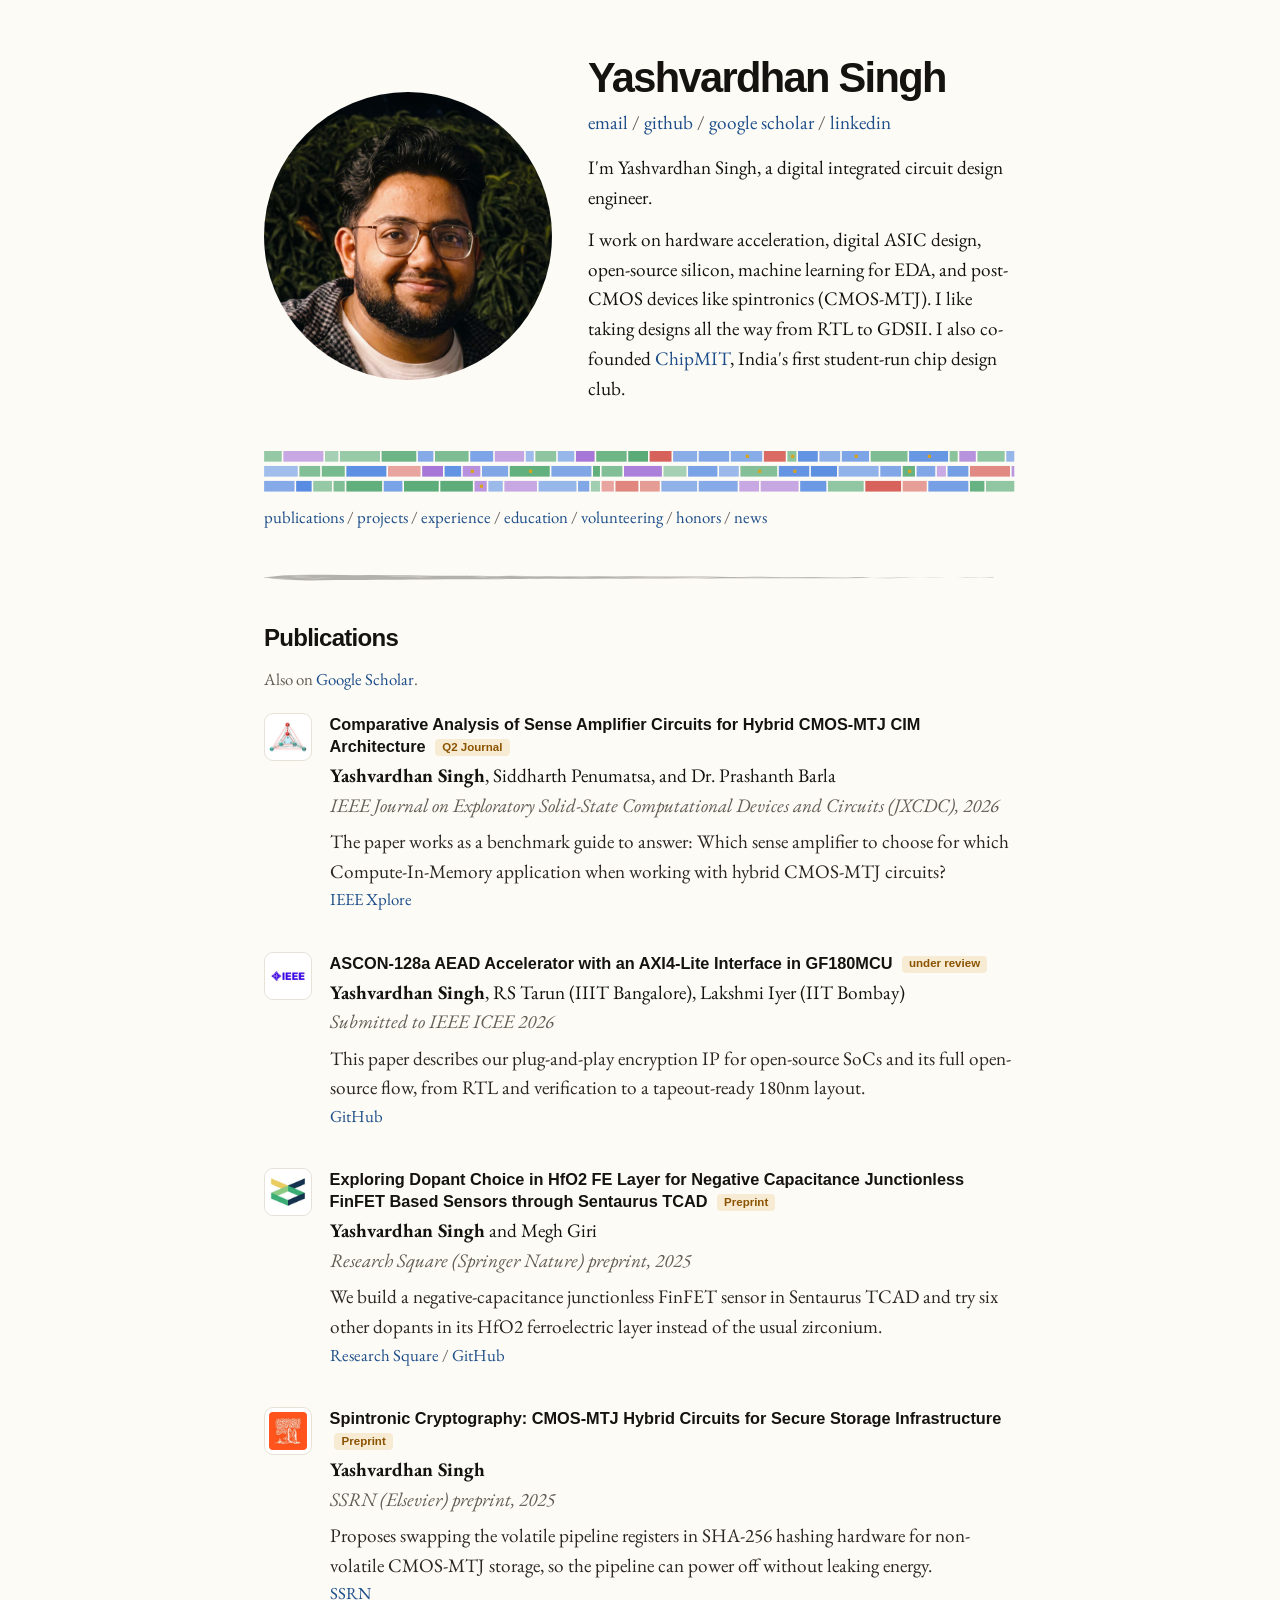
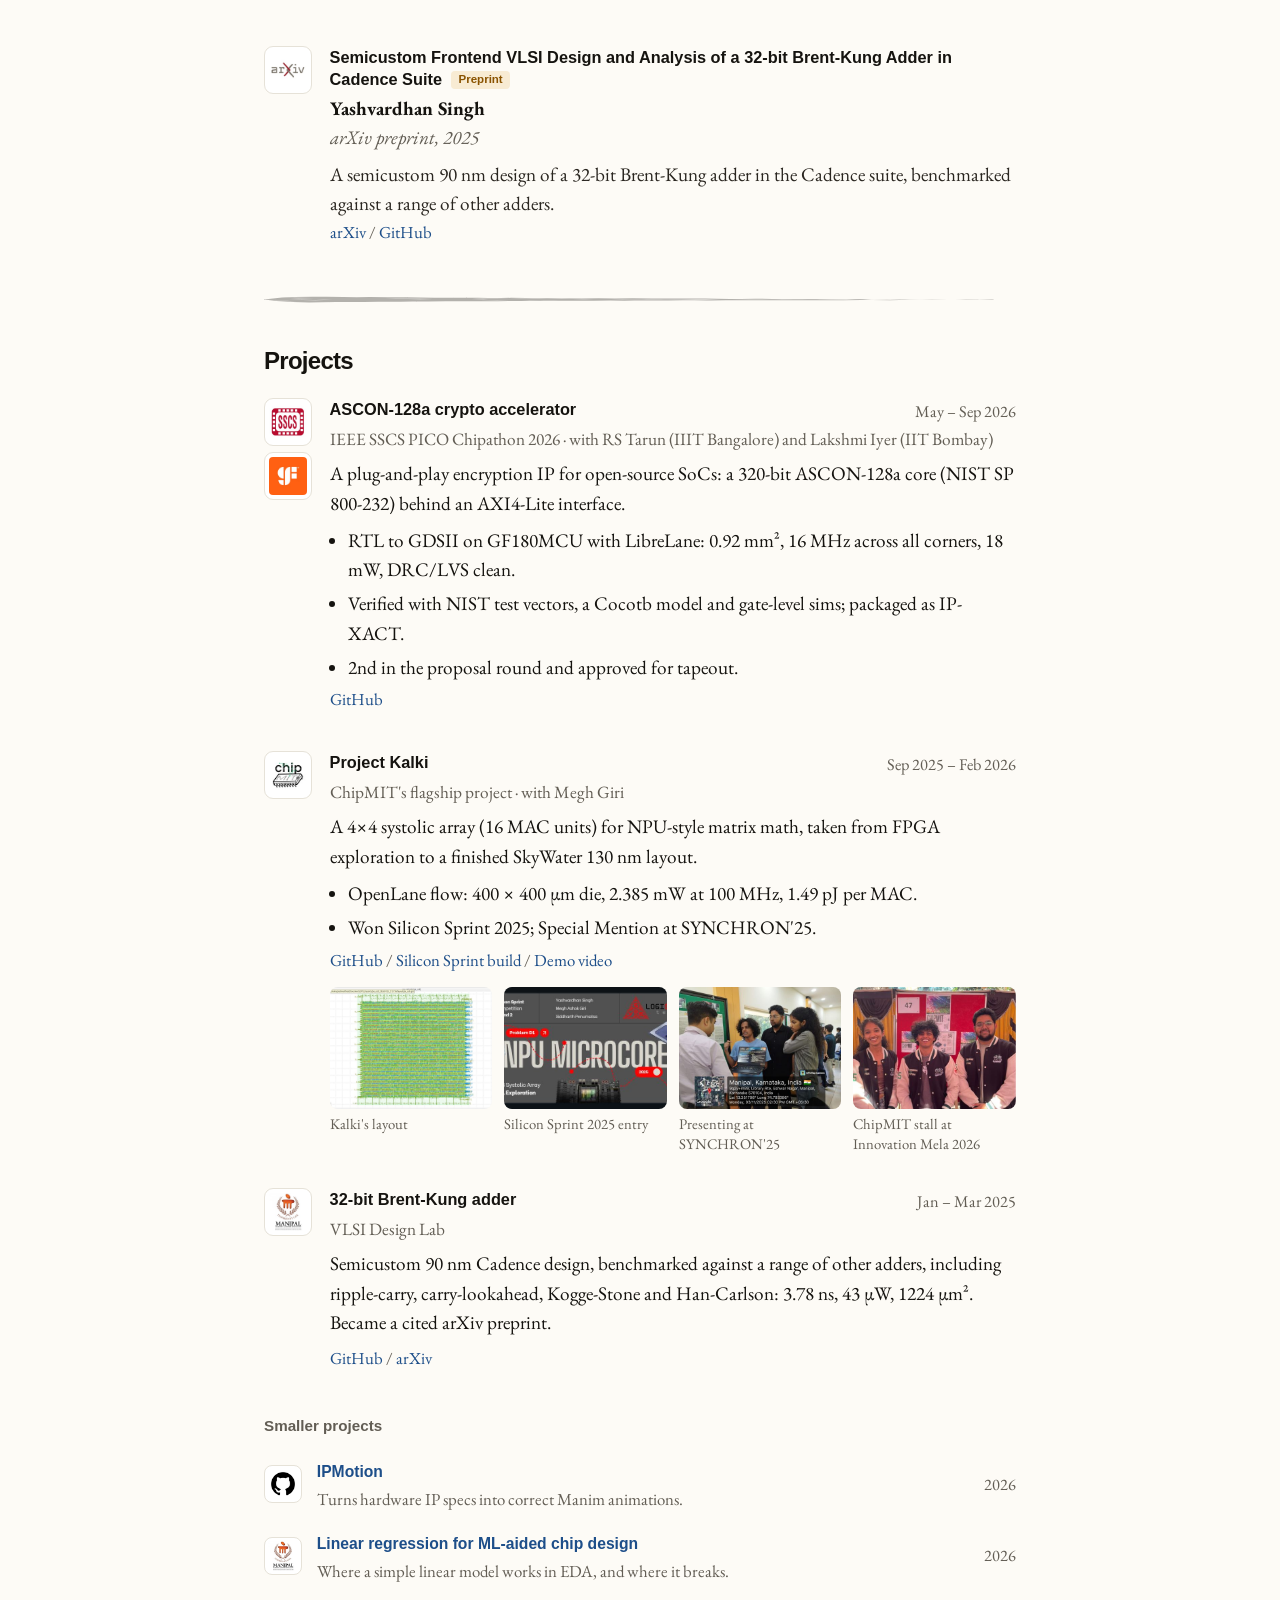
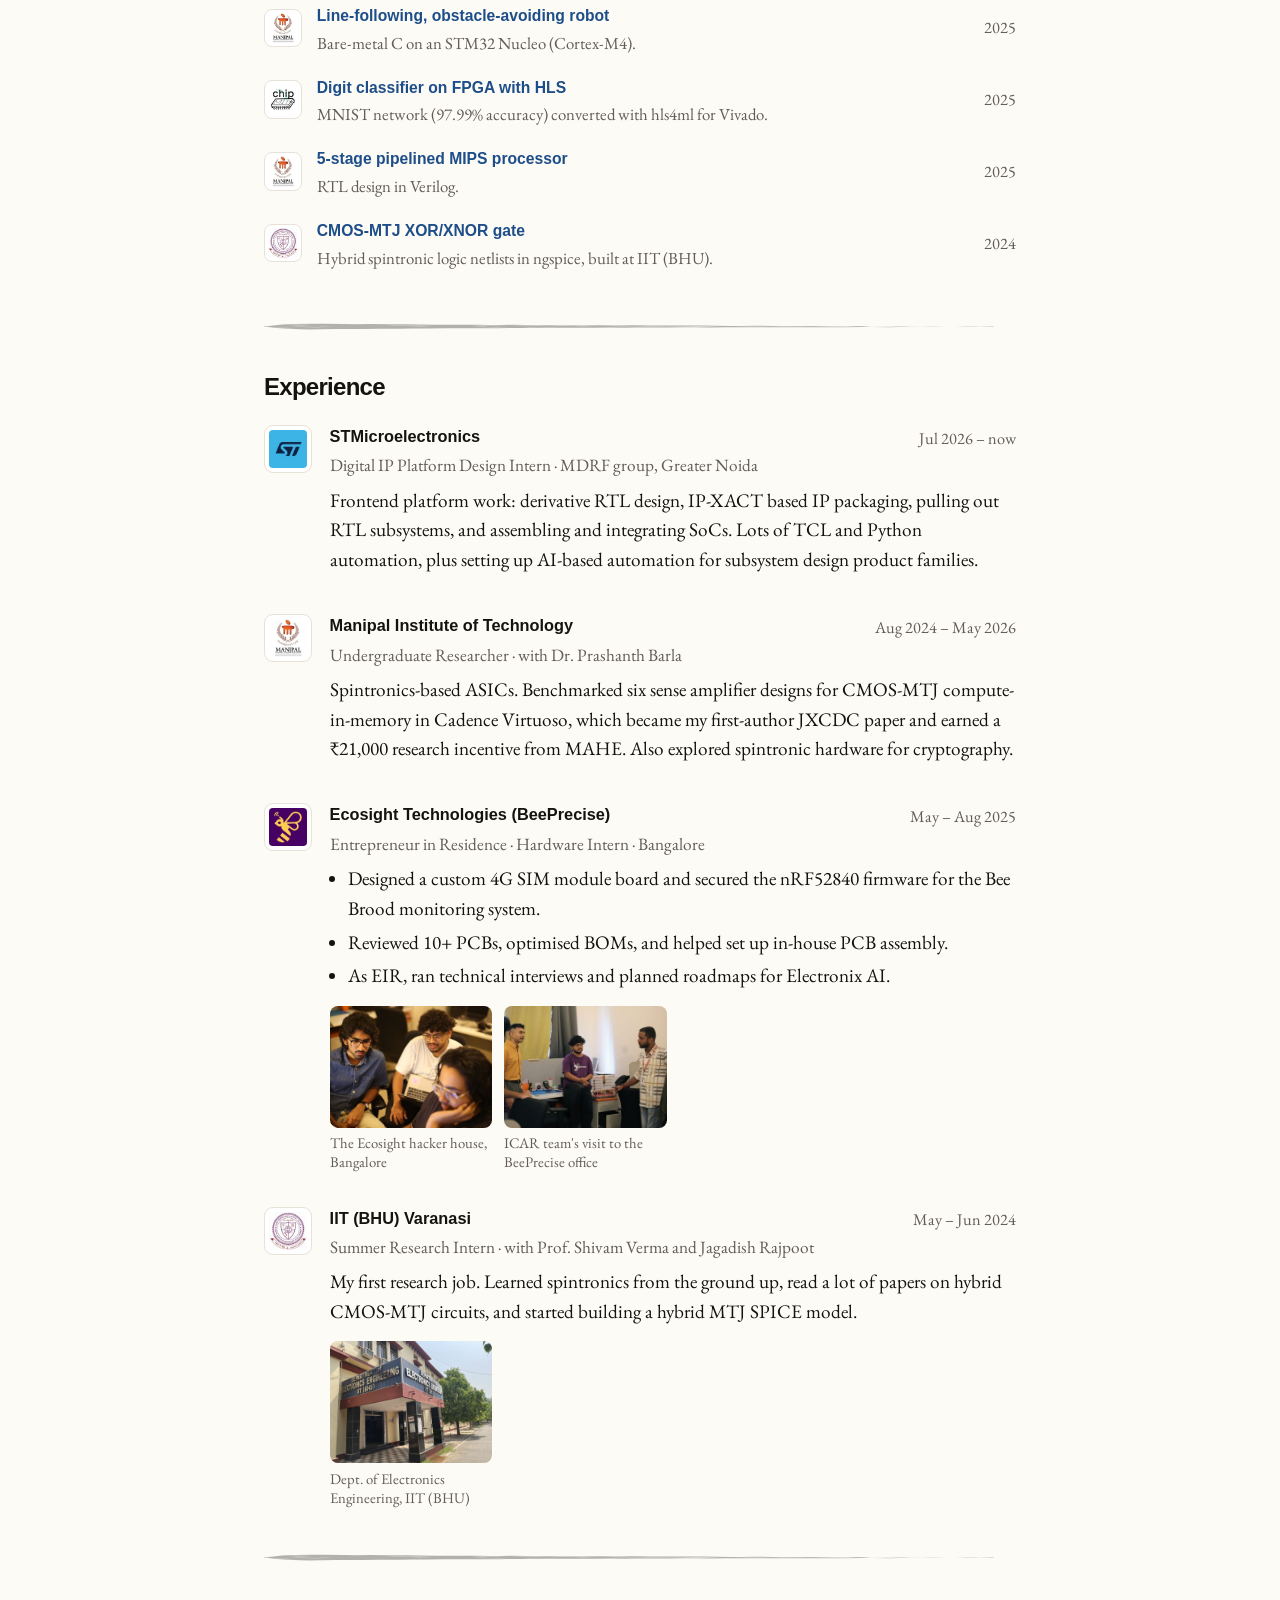
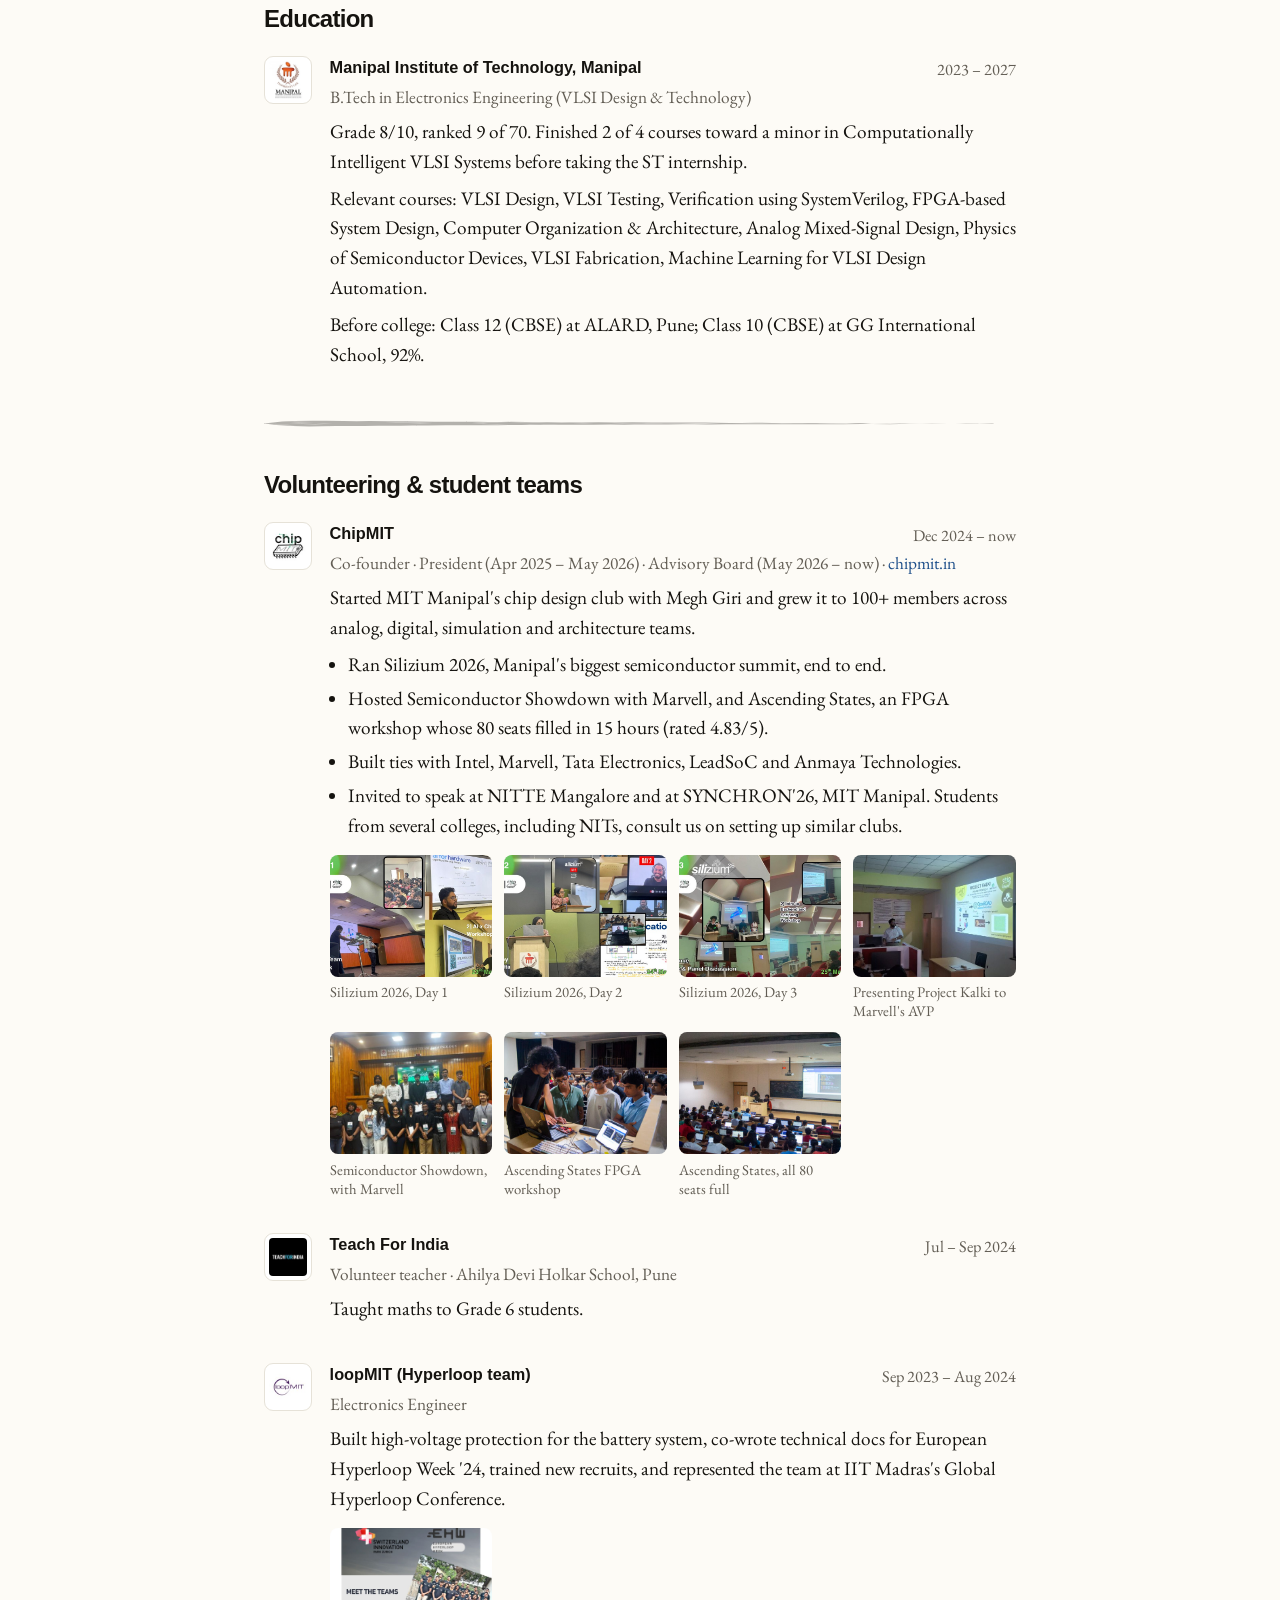
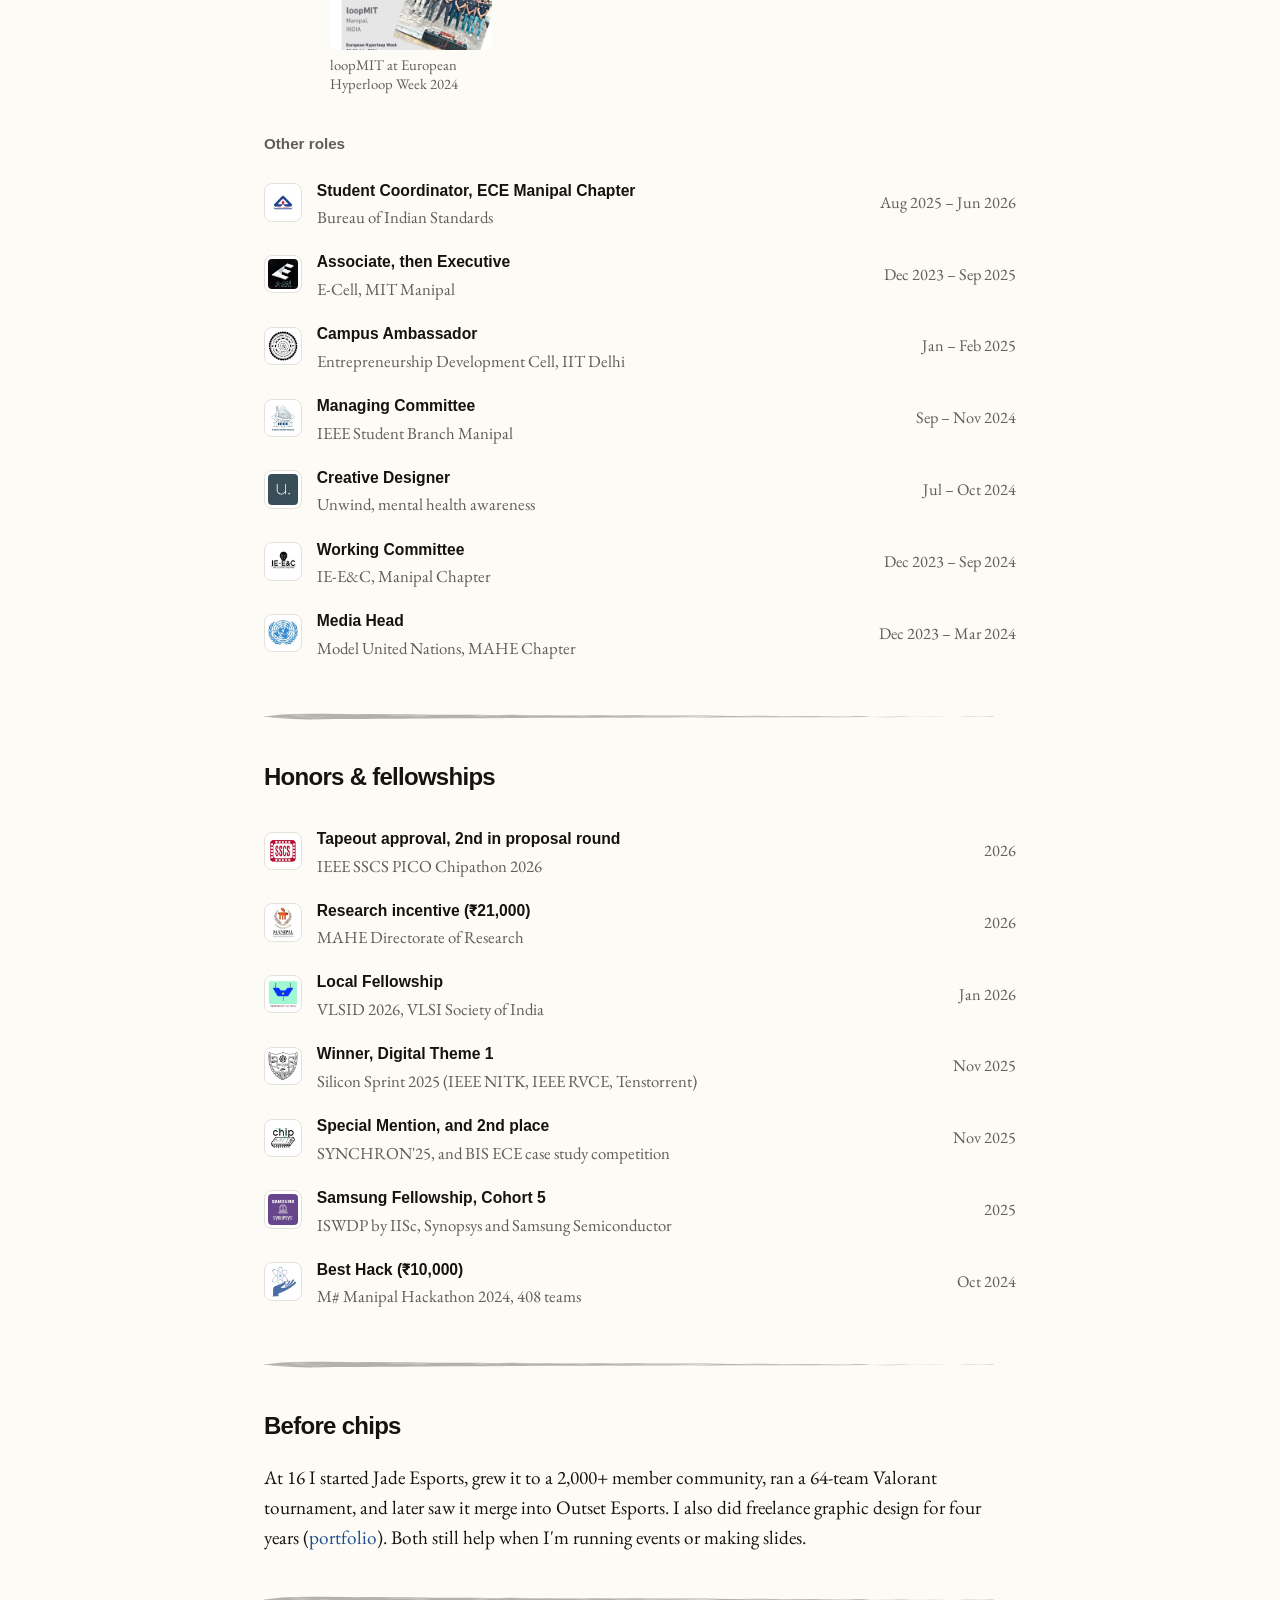
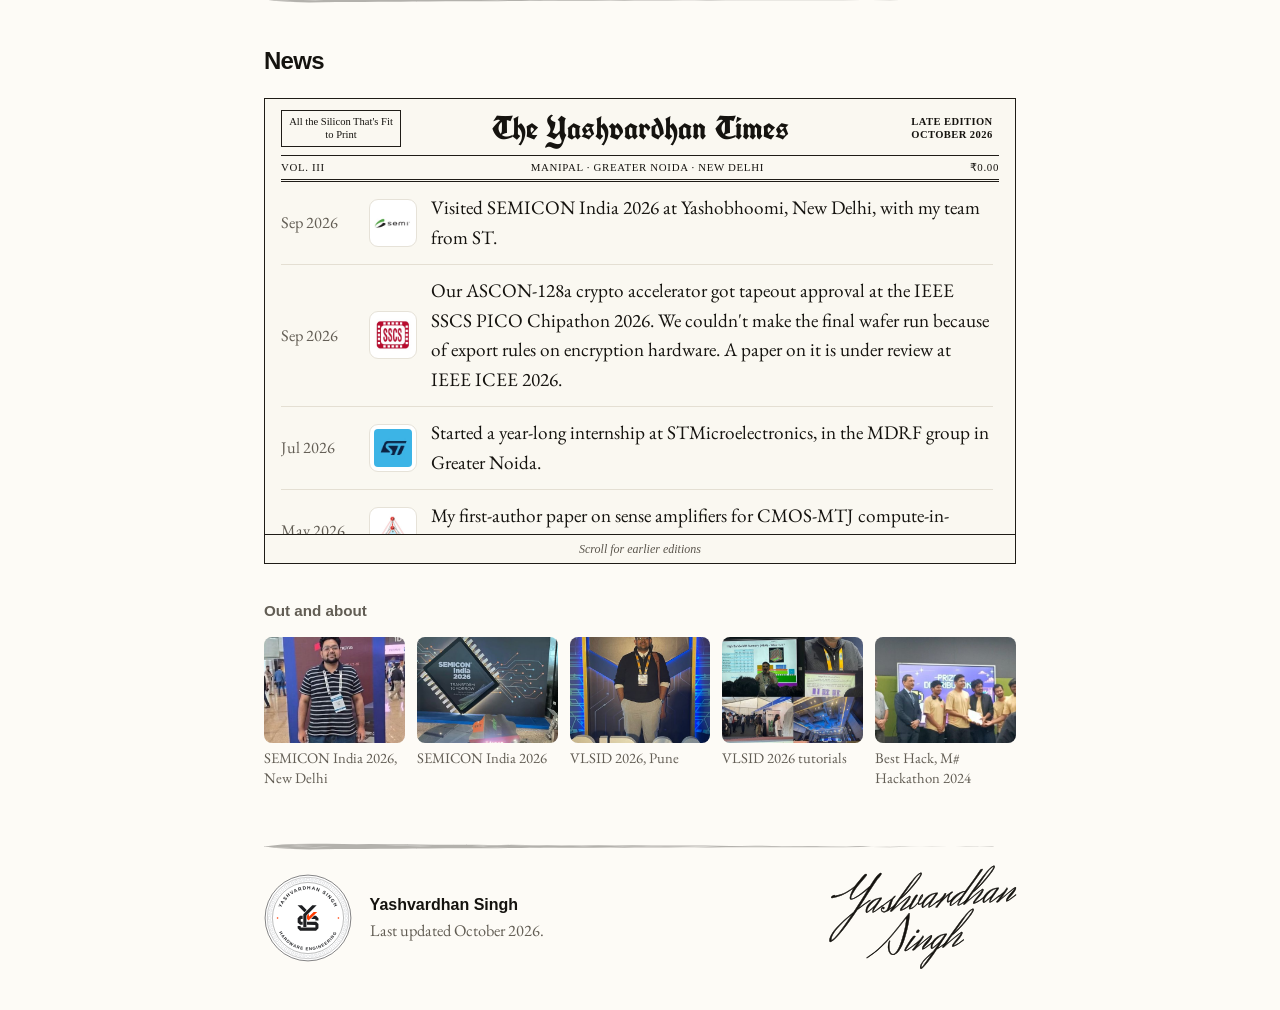
==== index.html @ 0b44cec8 "Bigger photo, bolder headings, lining numbers, cleaner signature" ====
<!DOCTYPE html>
<html lang="en">
<head>
<meta charset="utf-8">
<meta name="viewport" content="width=device-width, initial-scale=1, viewport-fit=cover">
<meta name="color-scheme" content="light">
<title>Yashvardhan Singh | Digital IC Design Engineer</title>
<meta name="description" content="Yashvardhan Singh is a digital integrated circuit design engineer working on hardware accelerators, ASIC design and open-source silicon. MIT Manipal, STMicroelectronics, co-founder of ChipMIT.">
<meta name="author" content="Yashvardhan Singh">
<meta name="robots" content="index, follow, max-image-preview:large">
<link rel="canonical" href="https://yashv373.github.io/">
<link rel="icon" href="/favicon.svg?v=2" type="image/svg+xml">
<link rel="apple-touch-icon" href="/photo.jpg">
<link rel="alternate" type="text/plain" href="/llms.txt" title="Plain-text summary for AI assistants">
<meta property="og:type" content="profile">
<meta property="og:site_name" content="Yashvardhan Singh">
<meta property="og:title" content="Yashvardhan Singh | Digital IC Design Engineer">
<meta property="og:description" content="Yashvardhan Singh is a digital integrated circuit design engineer working on hardware accelerators, ASIC design and open-source silicon. MIT Manipal, STMicroelectronics, co-founder of ChipMIT.">
<meta property="og:url" content="https://yashv373.github.io/">
<meta property="og:image" content="https://yashv373.github.io/photo.jpg">
<meta property="og:image:alt" content="Yashvardhan Singh">
<meta property="profile:first_name" content="Yashvardhan">
<meta property="profile:last_name" content="Singh">
<meta name="twitter:card" content="summary">
<meta name="twitter:title" content="Yashvardhan Singh | Digital IC Design Engineer">
<meta name="twitter:description" content="Yashvardhan Singh is a digital integrated circuit design engineer working on hardware accelerators, ASIC design and open-source silicon. MIT Manipal, STMicroelectronics, co-founder of ChipMIT.">
<meta name="twitter:image" content="https://yashv373.github.io/photo.jpg">
<script type="application/ld+json">
{
 "@context": "https://schema.org",
 "@graph": [
  {
   "@type": "ProfilePage",
   "@id": "https://yashv373.github.io/#page",
   "url": "https://yashv373.github.io/",
   "name": "Yashvardhan Singh",
   "mainEntity": {
    "@id": "https://yashv373.github.io/#person"
   }
  },
  {
   "@type": "Person",
   "@id": "https://yashv373.github.io/#person",
   "name": "Yashvardhan Singh",
   "givenName": "Yashvardhan",
   "familyName": "Singh",
   "url": "https://yashv373.github.io/",
   "image": "https://yashv373.github.io/photo.jpg",
   "email": "mailto:yvs.373@gmail.com",
   "jobTitle": "Digital Integrated Circuit Design Engineer",
   "description": "Digital integrated circuit design engineer working on hardware acceleration, digital ASIC design, open-source silicon, machine learning for EDA and spintronics (CMOS-MTJ).",
   "worksFor": {
    "@type": "Organization",
    "name": "STMicroelectronics",
    "url": "https://www.st.com"
   },
   "alumniOf": {
    "@type": "CollegeOrUniversity",
    "name": "Manipal Institute of Technology, Manipal"
   },
   "memberOf": {
    "@type": "Organization",
    "name": "ChipMIT",
    "url": "https://www.chipmit.in"
   },
   "knowsAbout": [
    "Digital IC design",
    "VLSI design",
    "ASIC design",
    "RTL design",
    "Design verification",
    "Hardware accelerators",
    "Systolic arrays",
    "Open-source silicon",
    "RTL-to-GDSII",
    "SoC integration",
    "IP-XACT",
    "Machine learning for EDA",
    "Spintronics",
    "CMOS-MTJ circuits",
    "Compute-in-memory"
   ],
   "award": [
    "Tapeout approval, 2nd in proposal round, IEEE SSCS PICO Chipathon 2026",
    "Research incentive (₹21,000), MAHE Directorate of Research",
    "Local Fellowship, VLSID 2026, VLSI Society of India",
    "Winner, Digital Theme 1, Silicon Sprint 2025 (IEEE NITK, IEEE RVCE, Tenstorrent)",
    "Special Mention, and 2nd place, SYNCHRON'25, and BIS ECE case study competition",
    "Samsung Fellowship, Cohort 5, ISWDP by IISc, Synopsys and Samsung Semiconductor",
    "Best Hack (₹10,000), M# Manipal Hackathon 2024, 408 teams"
   ],
   "sameAs": [
    "https://www.linkedin.com/in/yvs373",
    "https://github.com/yashv373",
    "https://scholar.google.com/citations?user=YZYt6oYAAAAJ&hl=en",
    "https://www.behance.net/zmagnus",
    "https://yashvardhans.framer.website/"
   ]
  },
  {
   "@type": "WebSite",
   "@id": "https://yashv373.github.io/#website",
   "url": "https://yashv373.github.io/",
   "name": "Yashvardhan Singh",
   "publisher": {
    "@id": "https://yashv373.github.io/#person"
   }
  },
  {
   "@type": "ScholarlyArticle",
   "headline": "Comparative Analysis of Sense Amplifier Circuits for Hybrid CMOS-MTJ CIM Architecture",
   "url": "https://ieeexplore.ieee.org/document/11506373",
   "author": [
    {
     "@id": "https://yashv373.github.io/#person"
    },
    {
     "@type": "Person",
     "name": "Siddharth Penumatsa"
    },
    {
     "@type": "Person",
     "name": "Dr. Prashanth Barla"
    }
   ],
   "datePublished": "2026-05-02"
  },
  {
   "@type": "ScholarlyArticle",
   "headline": "Exploring Dopant Choice in HfO2 FE Layer for Negative Capacitance Junctionless FinFET Based Sensors through Sentaurus TCAD",
   "url": "https://www.researchsquare.com/article/rs-7896806/v1",
   "author": [
    {
     "@id": "https://yashv373.github.io/#person"
    },
    {
     "@type": "Person",
     "name": "Megh Giri"
    }
   ],
   "datePublished": "2025-10-21"
  },
  {
   "@type": "ScholarlyArticle",
   "headline": "Spintronic Cryptography: CMOS-MTJ Hybrid Circuits for Secure Storage Infrastructure",
   "url": "https://papers.ssrn.com/sol3/papers.cfm?abstract_id=5611750",
   "author": [
    {
     "@id": "https://yashv373.github.io/#person"
    }
   ],
   "datePublished": "2025-10-16"
  },
  {
   "@type": "ScholarlyArticle",
   "headline": "Semicustom Frontend VLSI Design and Analysis of a 32-bit Brent-Kung Adder in Cadence Suite",
   "url": "https://arxiv.org/abs/2503.18070",
   "author": [
    {
     "@id": "https://yashv373.github.io/#person"
    }
   ],
   "datePublished": "2025-03-23"
  }
 ]
}
</script>
<link rel="preconnect" href="https://fonts.googleapis.com">
<link rel="preconnect" href="https://fonts.gstatic.com" crossorigin>
<link href="https://fonts.googleapis.com/css2?family=EB+Garamond:ital,wght@0,400;0,500;0,600;1,400&family=Old+Standard+TT:wght@400;700&family=UnifrakturCook:wght@700&family=Herr+Von+Muellerhoff&family=Inter+Tight:wght@700;800&display=swap" rel="stylesheet">
<link rel="stylesheet" href="style.css">
</head>
<body>
<main>
<header class="intro">
<img class="photo" src="photo.jpg" alt="Yashvardhan Singh" width="400" height="400">
<div>
<h1>Yashvardhan Singh</h1>
<p class="contact"><a href="mailto:yvs.373@gmail.com">email</a> / <a href="https://github.com/yashv373">github</a> / <a href="https://scholar.google.com/citations?user=YZYt6oYAAAAJ&amp;hl=en">google scholar</a> / <a href="https://www.linkedin.com/in/yvs373">linkedin</a></p>
<div class="bio">
<p>I'm Yashvardhan Singh, a digital integrated circuit design engineer.</p>
<p>I work on hardware acceleration, digital ASIC design, open-source silicon, machine learning for EDA, and post-CMOS devices like spintronics (CMOS-MTJ). I like taking designs all the way from RTL to GDSII. I also co-founded <a href="#volunteering">ChipMIT</a>, India's first student-run chip design club.</p>
</div>
</div>
</header>
<svg class="cells" id="cells" viewBox="0 0 704 38" aria-hidden="true" focusable="false"></svg>
<nav class="jump" aria-label="Sections"><a href="#publications">publications</a> / <a href="#projects">projects</a> / <a href="#experience">experience</a> / <a href="#education">education</a> / <a href="#volunteering">volunteering</a> / <a href="#honors">honors</a> / <a href="#news">news</a></nav>

<section id="publications" class="pubs">
<h2>Publications</h2>
<p class="section-note">Also on <a href="https://scholar.google.com/citations?user=YZYt6oYAAAAJ&amp;hl=en">Google Scholar</a>.</p>
<div class="entry"><img class="lg" src="logos/jxcdc.png" alt="IEEE JXCDC" loading="lazy"><div><h3><a href="https://ieeexplore.ieee.org/document/11506373">Comparative Analysis of Sense Amplifier Circuits for Hybrid CMOS-MTJ CIM Architecture</a> <span class="tag">Q2 Journal</span></h3><p class="authors"><b>Yashvardhan Singh</b>, Siddharth Penumatsa, and Dr. Prashanth Barla</p><p class="venue">IEEE Journal on Exploratory Solid-State Computational Devices and Circuits (JXCDC), 2026</p><p class="summary">The paper works as a benchmark guide to answer: Which sense amplifier to choose for which Compute-In-Memory application when working with hybrid CMOS-MTJ circuits?</p><p class="links"><a href="https://ieeexplore.ieee.org/document/11506373">IEEE Xplore</a></p></div></div>
<div class="entry"><img class="lg" src="logos/ieee.png" alt="IEEE" loading="lazy"><div><h3>ASCON-128a AEAD Accelerator with an AXI4-Lite Interface in GF180MCU <span class="tag">under review</span></h3><p class="authors"><b>Yashvardhan Singh</b>, RS Tarun (IIIT Bangalore), Lakshmi Iyer (IIT Bombay)</p><p class="venue">Submitted to IEEE ICEE 2026</p><p class="summary">This paper describes our plug-and-play encryption IP for open-source SoCs and its full open-source flow, from RTL and verification to a tapeout-ready 180nm layout.</p><p class="links"><a href="https://github.com/yashv373/ascon128">GitHub</a></p></div></div>
<div class="entry"><img class="lg" src="logos/rsq.png" alt="Research Square" loading="lazy"><div><h3><a href="https://www.researchsquare.com/article/rs-7896806/v1">Exploring Dopant Choice in HfO2 FE Layer for Negative Capacitance Junctionless FinFET Based Sensors through Sentaurus TCAD</a> <span class="tag">Preprint</span></h3><p class="authors"><b>Yashvardhan Singh</b> and Megh Giri</p><p class="venue">Research Square (Springer Nature) preprint, 2025</p><p class="summary">We build a negative-capacitance junctionless FinFET sensor in Sentaurus TCAD and try six other dopants in its HfO2 ferroelectric layer instead of the usual zirconium.</p><p class="links"><a href="https://www.researchsquare.com/article/rs-7896806/v1">Research Square</a> / <a href="https://github.com/yashv373/NC-JL-FinFET-Sensors-TCAD">GitHub</a></p></div></div>
<div class="entry"><img class="lg" src="logos/ssrn.png" alt="SSRN (Elsevier)" loading="lazy"><div><h3><a href="https://papers.ssrn.com/sol3/papers.cfm?abstract_id=5611750">Spintronic Cryptography: CMOS-MTJ Hybrid Circuits for Secure Storage Infrastructure</a> <span class="tag">Preprint</span></h3><p class="authors"><b>Yashvardhan Singh</b></p><p class="venue">SSRN (Elsevier) preprint, 2025</p><p class="summary">Proposes swapping the volatile pipeline registers in SHA-256 hashing hardware for non-volatile CMOS-MTJ storage, so the pipeline can power off without leaking energy. </p><p class="links"><a href="https://papers.ssrn.com/sol3/papers.cfm?abstract_id=5611750">SSRN</a></p></div></div>
<div class="entry"><img class="lg" src="logos/arxiv.png" alt="arXiv" loading="lazy"><div><h3><a href="https://arxiv.org/abs/2503.18070">Semicustom Frontend VLSI Design and Analysis of a 32-bit Brent-Kung Adder in Cadence Suite</a> <span class="tag">Preprint</span></h3><p class="authors"><b>Yashvardhan Singh</b></p><p class="venue">arXiv preprint, 2025</p><p class="summary">A semicustom 90 nm design of a 32-bit Brent-Kung adder in the Cadence suite, benchmarked against a range of other adders.</p><p class="links"><a href="https://arxiv.org/abs/2503.18070">arXiv</a> / <a href="https://github.com/yashv373/32-Bit-Brent-Kung-Adder">GitHub</a></p></div></div>
</section>

<section id="projects">
<h2>Projects</h2>
<div class="entry"><span class="lc"><img class="lg" src="logos/sscs.png" alt="IEEE Solid-State Circuits Society" loading="lazy"><img class="lg" src="logos/gf.png" alt="GlobalFoundries" loading="lazy"></span><div><div class="role-line"><h3>ASCON-128a crypto accelerator</h3><span class="when">May – Sep 2026</span></div><p class="meta">IEEE SSCS PICO Chipathon 2026 · with RS Tarun (IIIT Bangalore) and Lakshmi Iyer (IIT Bombay)</p><p>A plug-and-play encryption IP for open-source SoCs: a 320-bit ASCON-128a core (NIST SP 800-232) behind an AXI4-Lite interface.</p><ul><li>RTL to GDSII on GF180MCU with LibreLane: 0.92 mm², 16 MHz across all corners, 18 mW, DRC/LVS clean.</li><li>Verified with NIST test vectors, a Cocotb model and gate-level sims; packaged as IP-XACT.</li><li>2nd in the proposal round and approved for tapeout.</li></ul><p class="links"><a href="https://github.com/yashv373/ascon128">GitHub</a></p></div></div>
<div class="entry"><img class="lg" src="logos/chipmit.png" alt="ChipMIT" loading="lazy"><div><div class="role-line"><h3>Project Kalki</h3><span class="when">Sep 2025 – Feb 2026</span></div><p class="meta">ChipMIT's flagship project · with Megh Giri</p><p>A 4×4 systolic array (16 MAC units) for NPU-style matrix math, taken from FPGA exploration to a finished SkyWater 130 nm layout.</p><ul><li>OpenLane flow: 400 × 400 µm die, 2.385 mW at 100 MHz, 1.49 pJ per MAC.</li><li>Won Silicon Sprint 2025; Special Mention at SYNCHRON'25.</li></ul><p class="links"><a href="https://github.com/yashv373/Kalki">GitHub</a> / <a href="https://github.com/yashv373/Logisym-SiliconSprint_NPU_Microcore">Silicon Sprint build</a> / <a href="https://www.youtube.com/watch?v=bjhxSldVjr8">Demo video</a></p><div class="gallery"><figure data-p="photos/kalki-layout.jpg"><figcaption>Kalki's layout</figcaption></figure><figure data-p="photos/kalki-sprint.jpg"><figcaption>Silicon Sprint 2025 entry</figcaption></figure><figure data-p="photos/kalki-synchron.jpg"><figcaption>Presenting at SYNCHRON'25</figcaption></figure><figure data-p="photos/kalki-mela.jpg"><figcaption>ChipMIT stall at Innovation Mela 2026</figcaption></figure></div></div></div>
<div class="entry"><img class="lg" src="logos/manipal.png" alt="Manipal Institute of Technology" loading="lazy"><div><div class="role-line"><h3>32-bit Brent-Kung adder</h3><span class="when">Jan – Mar 2025</span></div><p class="meta">VLSI Design Lab</p><p>Semicustom 90 nm Cadence design, benchmarked against a range of other adders, including ripple-carry, carry-lookahead, Kogge-Stone and Han-Carlson: 3.78 ns, 43 µW, 1224 µm². Became a cited arXiv preprint.</p><p class="links"><a href="https://github.com/yashv373/32-Bit-Brent-Kung-Adder">GitHub</a> / <a href="https://arxiv.org/abs/2503.18070">arXiv</a></p></div></div>
<h4>Smaller projects</h4>
<ul class="compact"><li><img class="lg md" src="logos/github.png" alt="GitHub" loading="lazy"><span><a class="name" href="https://github.com/yashv373/IPMotion">IPMotion</a><span class="sub">Turns hardware IP specs into correct Manim animations.</span></span><span class="when">2026</span></li>
<li><img class="lg md" src="logos/manipal.png" alt="Manipal Institute of Technology" loading="lazy"><span><a class="name" href="https://github.com/yashv373/Linear-Regression-for-ML-Chip-Design-Optimization">Linear regression for ML-aided chip design</a><span class="sub">Where a simple linear model works in EDA, and where it breaks.</span></span><span class="when">2026</span></li>
<li><img class="lg md" src="logos/manipal.png" alt="Manipal Institute of Technology" loading="lazy"><span><a class="name" href="https://www.linkedin.com/in/yvs373/details/projects/">Line-following, obstacle-avoiding robot</a><span class="sub">Bare-metal C on an STM32 Nucleo (Cortex-M4).</span></span><span class="when">2025</span></li>
<li><img class="lg md" src="logos/chipmit.png" alt="ChipMIT" loading="lazy"><span><a class="name" href="https://www.linkedin.com/in/yvs373/details/projects/">Digit classifier on FPGA with HLS</a><span class="sub">MNIST network (97.99% accuracy) converted with hls4ml for Vivado.</span></span><span class="when">2025</span></li>
<li><img class="lg md" src="logos/manipal.png" alt="Manipal Institute of Technology" loading="lazy"><span><a class="name" href="https://github.com/yashv373/MIPS-Microprocessor-Pipelined">5-stage pipelined MIPS processor</a><span class="sub">RTL design in Verilog.</span></span><span class="when">2025</span></li>
<li><img class="lg md" src="logos/iitbhu.png" alt="IIT (BHU) Varanasi" loading="lazy"><span><a class="name" href="https://github.com/yashv373/CMOS-MTJ-Hybrid-Netlists">CMOS-MTJ XOR/XNOR gate</a><span class="sub">Hybrid spintronic logic netlists in ngspice, built at IIT (BHU).</span></span><span class="when">2024</span></li></ul>
</section>

<section id="experience">
<h2>Experience</h2>
<div class="entry"><img class="lg" src="logos/st.png" alt="STMicroelectronics" loading="lazy"><div><div class="role-line"><h3>STMicroelectronics</h3><span class="when">Jul 2026 – now</span></div><p class="meta">Digital IP Platform Design Intern · MDRF group, Greater Noida</p><p>Frontend platform work: derivative RTL design, IP-XACT based IP packaging, pulling out RTL subsystems, and assembling and integrating SoCs. Lots of TCL and Python automation, plus setting up AI-based automation for subsystem design product families.</p></div></div>
<div class="entry"><img class="lg" src="logos/manipal.png" alt="Manipal Institute of Technology" loading="lazy"><div><div class="role-line"><h3>Manipal Institute of Technology</h3><span class="when">Aug 2024 – May 2026</span></div><p class="meta">Undergraduate Researcher · with Dr. Prashanth Barla</p><p>Spintronics-based ASICs. Benchmarked six sense amplifier designs for CMOS-MTJ compute-in-memory in Cadence Virtuoso, which became my first-author JXCDC paper and earned a ₹21,000 research incentive from MAHE. Also explored spintronic hardware for cryptography.</p></div></div>
<div class="entry"><img class="lg" src="logos/beeprecise.png" alt="BeePrecise" loading="lazy"><div><div class="role-line"><h3>Ecosight Technologies (BeePrecise)</h3><span class="when">May – Aug 2025</span></div><p class="meta">Entrepreneur in Residence · Hardware Intern · Bangalore</p><ul><li>Designed a custom 4G SIM module board and secured the nRF52840 firmware for the Bee Brood monitoring system.</li><li>Reviewed 10+ PCBs, optimised BOMs, and helped set up in-house PCB assembly.</li><li>As EIR, ran technical interviews and planned roadmaps for Electronix AI.</li></ul><div class="gallery"><figure data-p="photos/beeprecise-1.jpg"><figcaption>The Ecosight hacker house, Bangalore</figcaption></figure><figure data-p="photos/beeprecise-2.jpg"><figcaption>ICAR team's visit to the BeePrecise office</figcaption></figure></div></div></div>
<div class="entry"><img class="lg" src="logos/iitbhu.png" alt="IIT (BHU) Varanasi" loading="lazy"><div><div class="role-line"><h3>IIT (BHU) Varanasi</h3><span class="when">May – Jun 2024</span></div><p class="meta">Summer Research Intern · with Prof. Shivam Verma and Jagadish Rajpoot</p><p>My first research job. Learned spintronics from the ground up, read a lot of papers on hybrid CMOS-MTJ circuits, and started building a hybrid MTJ SPICE model.</p><div class="gallery"><figure data-p="photos/iitbhu-1.jpg"><figcaption>Dept. of Electronics Engineering, IIT (BHU)</figcaption></figure></div></div></div>
</section>

<section id="education">
<h2>Education</h2>
<div class="entry"><img class="lg" src="logos/manipal.png" alt="Manipal Institute of Technology" loading="lazy"><div><div class="role-line"><h3>Manipal Institute of Technology, Manipal</h3><span class="when">2023 – 2027</span></div><p class="meta">B.Tech in Electronics Engineering (VLSI Design &amp; Technology)</p><p>Grade 8/10, ranked 9 of 70. Finished 2 of 4 courses toward a minor in Computationally Intelligent VLSI Systems before taking the ST internship.</p><p>Relevant courses: VLSI Design, VLSI Testing, Verification using SystemVerilog, FPGA-based System Design, Computer Organization &amp; Architecture, Analog Mixed-Signal Design, Physics of Semiconductor Devices, VLSI Fabrication, Machine Learning for VLSI Design Automation.</p><p>Before college: Class 12 (CBSE) at ALARD, Pune; Class 10 (CBSE) at GG International School, 92%.</p></div></div>
</section>

<section id="volunteering">
<h2>Volunteering &amp; student teams</h2>
<div class="entry"><img class="lg" src="logos/chipmit.png" alt="ChipMIT" loading="lazy"><div><div class="role-line"><h3>ChipMIT</h3><span class="when">Dec 2024 – now</span></div><p class="meta">Co-founder · President (Apr 2025 – May 2026) · Advisory Board (May 2026 – now) · <a href="https://www.chipmit.in">chipmit.in</a></p><p>Started MIT Manipal's chip design club with Megh Giri and grew it to 100+ members across analog, digital, simulation and architecture teams.</p><ul><li>Ran Silizium 2026, Manipal's biggest semiconductor summit, end to end.</li><li>Hosted Semiconductor Showdown with Marvell, and Ascending States, an FPGA workshop whose 80 seats filled in 15 hours (rated 4.83/5).</li><li>Built ties with Intel, Marvell, Tata Electronics, LeadSoC and Anmaya Technologies.</li><li>Invited to speak at NITTE Mangalore and at SYNCHRON'26, MIT Manipal. Students from several colleges, including NITs, consult us on setting up similar clubs.</li></ul><div class="gallery"><figure data-p="photos/silizium-1.jpg"><figcaption>Silizium 2026, Day 1</figcaption></figure><figure data-p="photos/silizium-2.jpg"><figcaption>Silizium 2026, Day 2</figcaption></figure><figure data-p="photos/silizium-3.jpg"><figcaption>Silizium 2026, Day 3</figcaption></figure><figure data-p="photos/marvell-1.jpg"><figcaption>Presenting Project Kalki to Marvell's AVP</figcaption></figure><figure data-p="photos/showdown-1.jpg"><figcaption>Semiconductor Showdown, with Marvell</figcaption></figure><figure data-p="photos/ascending-1.jpg"><figcaption>Ascending States FPGA workshop</figcaption></figure><figure data-p="photos/ascending-2.jpg"><figcaption>Ascending States, all 80 seats full</figcaption></figure></div></div></div>
<div class="entry"><img class="lg" src="logos/tfi.png" alt="Teach For India" loading="lazy"><div><div class="role-line"><h3>Teach For India</h3><span class="when">Jul – Sep 2024</span></div><p class="meta">Volunteer teacher · Ahilya Devi Holkar School, Pune</p><p>Taught maths to Grade 6 students.</p></div></div>
<div class="entry"><img class="lg" src="logos/loopmit.png" alt="loopMIT" loading="lazy"><div><div class="role-line"><h3>loopMIT (Hyperloop team)</h3><span class="when">Sep 2023 – Aug 2024</span></div><p class="meta">Electronics Engineer</p><p>Built high-voltage protection for the battery system, co-wrote technical docs for European Hyperloop Week '24, trained new recruits, and represented the team at IIT Madras's Global Hyperloop Conference.</p><div class="gallery"><figure data-p="photos/loopmit-1.jpg"><figcaption>loopMIT at European Hyperloop Week 2024</figcaption></figure></div></div></div>
<h4>Other roles</h4>
<ul class="compact"><li><img class="lg md" src="logos/bis.png" alt="Bureau of Indian Standards" loading="lazy"><span><span class="name">Student Coordinator, ECE Manipal Chapter</span><span class="sub">Bureau of Indian Standards</span></span><span class="when">Aug 2025 – Jun 2026</span></li>
<li><img class="lg md" src="logos/ecell.png" alt="E-Cell, MIT Manipal" loading="lazy"><span><span class="name">Associate, then Executive</span><span class="sub">E-Cell, MIT Manipal</span></span><span class="when">Dec 2023 – Sep 2025</span></li>
<li><img class="lg md" src="logos/iitd.png" alt="IIT Delhi" loading="lazy"><span><span class="name">Campus Ambassador</span><span class="sub">Entrepreneurship Development Cell, IIT Delhi</span></span><span class="when">Jan – Feb 2025</span></li>
<li><img class="lg md" src="logos/ieeesb.png" alt="IEEE Student Branch Manipal" loading="lazy"><span><span class="name">Managing Committee</span><span class="sub">IEEE Student Branch Manipal</span></span><span class="when">Sep – Nov 2024</span></li>
<li><img class="lg md" src="logos/unwind.png" alt="Unwind" loading="lazy"><span><span class="name">Creative Designer</span><span class="sub">Unwind, mental health awareness</span></span><span class="when">Jul – Oct 2024</span></li>
<li><img class="lg md" src="logos/iee.png" alt="IE-E&amp;C, Manipal Chapter" loading="lazy"><span><span class="name">Working Committee</span><span class="sub">IE-E&amp;C, Manipal Chapter</span></span><span class="when">Dec 2023 – Sep 2024</span></li>
<li><img class="lg md" src="logos/mun.png" alt="Model United Nations" loading="lazy"><span><span class="name">Media Head</span><span class="sub">Model United Nations, MAHE Chapter</span></span><span class="when">Dec 2023 – Mar 2024</span></li></ul>
</section>

<section id="honors">
<h2>Honors &amp; fellowships</h2>
<ul class="compact"><li><img class="lg md" src="logos/sscs.png" alt="IEEE Solid-State Circuits Society" loading="lazy"><span><span class="name">Tapeout approval, 2nd in proposal round</span><span class="sub">IEEE SSCS PICO Chipathon 2026</span></span><span class="when">2026</span></li>
<li><img class="lg md" src="logos/mahe.png" alt="MAHE" loading="lazy"><span><span class="name">Research incentive (₹21,000)</span><span class="sub">MAHE Directorate of Research</span></span><span class="when">2026</span></li>
<li><img class="lg md" src="logos/vlsid.png" alt="VLSI Society of India" loading="lazy"><span><span class="name">Local Fellowship</span><span class="sub">VLSID 2026, VLSI Society of India</span></span><span class="when">Jan 2026</span></li>
<li><img class="lg md" src="logos/nitk.png" alt="NIT Karnataka" loading="lazy"><span><span class="name">Winner, Digital Theme 1</span><span class="sub">Silicon Sprint 2025 (IEEE NITK, IEEE RVCE, Tenstorrent)</span></span><span class="when">Nov 2025</span></li>
<li><img class="lg md" src="logos/chipmit.png" alt="ChipMIT" loading="lazy"><span><span class="name">Special Mention, and 2nd place</span><span class="sub">SYNCHRON'25, and BIS ECE case study competition</span></span><span class="when">Nov 2025</span></li>
<li><img class="lg md" src="logos/iswdp.png" alt="ISWDP (IISc, Synopsys, Samsung)" loading="lazy"><span><span class="name">Samsung Fellowship, Cohort 5</span><span class="sub">ISWDP by IISc, Synopsys and Samsung Semiconductor</span></span><span class="when">2025</span></li>
<li><img class="lg md" src="logos/techtatva.png" alt="TechTatva, MIT Manipal" loading="lazy"><span><span class="name">Best Hack (₹10,000)</span><span class="sub">M# Manipal Hackathon 2024, 408 teams</span></span><span class="when">Oct 2024</span></li></ul>
</section>

<section id="before">
<h2>Before chips</h2>
<p>At 16 I started Jade Esports, grew it to a 2,000+ member community, ran a 64-team Valorant tournament, and later saw it merge into Outset Esports. I also did freelance graphic design for four years (<a href="https://www.behance.net/zmagnus">portfolio</a>). Both still help when I'm running events or making slides.</p>
</section>

<section id="news">
<h2>News</h2>
<div class="paper">
<div class="paper-top"><div class="ear">All the Silicon That's Fit to Print</div><p class="masthead">The Yashvardhan Times</p><div class="ear right">Late Edition<br>October 2026</div></div>
<div class="paper-bar"><span>Vol. III</span><span>Manipal &middot; Greater Noida &middot; New Delhi</span><span>&#8377;0.00</span></div>
<ul class="stories" tabindex="0" aria-label="News">
<li><span class="when">Sep 2026</span><img class="lg" src="logos/semi.png" alt="SEMI" loading="lazy"><span>Visited SEMICON India 2026 at Yashobhoomi, New Delhi, with my team from ST.</span></li>
<li><span class="when">Sep 2026</span><img class="lg" src="logos/sscs.png" alt="IEEE Solid-State Circuits Society" loading="lazy"><span>Our ASCON-128a crypto accelerator got tapeout approval at the IEEE SSCS PICO Chipathon 2026. We couldn't make the final wafer run because of export rules on encryption hardware. A paper on it is under review at IEEE ICEE 2026.</span></li>
<li><span class="when">Jul 2026</span><img class="lg" src="logos/st.png" alt="STMicroelectronics" loading="lazy"><span>Started a year-long internship at STMicroelectronics, in the MDRF group in Greater Noida.</span></li>
<li><span class="when">May 2026</span><img class="lg" src="logos/jxcdc.png" alt="IEEE JXCDC" loading="lazy"><span>My first-author paper on sense amplifiers for CMOS-MTJ compute-in-memory is out in <a href="https://ieeexplore.ieee.org/document/11506373">IEEE JXCDC</a>.</span></li>
<li><span class="when">May 2026</span><img class="lg" src="logos/chipmit.png" alt="ChipMIT" loading="lazy"><span>Handed over as President of ChipMIT and joined its Advisory Board.</span></li>
<li><span class="when">Mar 2026</span><img class="lg" src="logos/chipmit.png" alt="ChipMIT" loading="lazy"><span>Led Silizium 2026, ChipMIT's 3-day semiconductor summit with talks from Intel and AMD, an academic panel, and three hands-on workshops.</span></li>
<li><span class="when">Jan 2026</span><img class="lg" src="logos/marvell.png" alt="Marvell Technology" loading="lazy"><span>Presented ChipMIT's work to Karthik Anand, AVP at Marvell Technology.</span></li>
<li><span class="when">Jan 2026</span><img class="lg" src="logos/vlsid.png" alt="VLSI Society of India" loading="lazy"><span>Attended VLSID 2026 in Pune on a Local Fellowship.</span></li>
<li><span class="when">Nov 2025</span><img class="lg" src="logos/nitk.png" alt="NIT Karnataka" loading="lazy"><span>Our team won the Edge AI Accelerator track at Silicon Sprint 2025 (IEEE NITK, IEEE RVCE, Tenstorrent) by building a 4×4 systolic array in 24 hours.</span></li>
<li><span class="when">Nov 2025</span><img class="lg" src="logos/chipmit.png" alt="ChipMIT" loading="lazy"><span>Project Kalki got a Special Mention at SYNCHRON'25 and 2nd place at the BIS ECE case study competition.</span></li>
<li><span class="when">Oct 2025</span><img class="lg" src="logos/ssrn.png" alt="SSRN (Elsevier)" loading="lazy"><span>Posted two preprints: one on spintronic cryptography (SSRN) and one on dopants in NC junctionless FinFET sensors (Research Square).</span></li>
<li><span class="when">Oct 2025</span><img class="lg" src="logos/marvell.png" alt="Marvell Technology" loading="lazy"><span>ChipMIT ran Semiconductor Showdown, MIT Manipal's first chip design contest, with Marvell and the ECE department. 150+ people took part.</span></li>
<li><span class="when">Sep 2025</span><img class="lg" src="logos/iswdp.png" alt="ISWDP (IISc, Synopsys, Samsung)" loading="lazy"><span>Finished the Samsung Fellowship (ISWDP Cohort 5) by IISc, Synopsys and Samsung, including the advanced Sentaurus TCAD track.</span></li>
<li><span class="when">Jul 2025</span><img class="lg" src="logos/beeprecise.png" alt="BeePrecise" loading="lazy"><span>Became Entrepreneur in Residence at Ecosight Technologies (BeePrecise).</span></li>
<li><span class="when">May 2025</span><img class="lg" src="logos/beeprecise.png" alt="BeePrecise" loading="lazy"><span>Joined BeePrecise in Bangalore as a hardware intern.</span></li>
<li><span class="when">Mar 2025</span><img class="lg" src="logos/arxiv.png" alt="arXiv" loading="lazy"><span>Put my 32-bit Brent-Kung adder study on <a href="https://arxiv.org/abs/2503.18070">arXiv</a>.</span></li>
<li><span class="when">Dec 2024</span><img class="lg" src="logos/chipmit.png" alt="ChipMIT" loading="lazy"><span>Co-founded ChipMIT with Megh Giri.</span></li>
<li><span class="when">Oct 2024</span><img class="lg" src="logos/techtatva.png" alt="TechTatva, MIT Manipal" loading="lazy"><span>Won Best Hack at M# Manipal Hackathon 2024, out of 408 teams.</span></li>
<li><span class="when">Jul 2024</span><img class="lg" src="logos/tfi.png" alt="Teach For India" loading="lazy"><span>Started teaching maths to Grade 6 students in Pune with Teach For India.</span></li>
<li><span class="when">May 2024</span><img class="lg" src="logos/iitbhu.png" alt="IIT (BHU) Varanasi" loading="lazy"><span>Summer research internship on spintronics at IIT (BHU) Varanasi.</span></li>
</ul>
<div class="paper-foot">Scroll for earlier editions</div>
</div>
<div class="photoblock"><h4>Out and about</h4><div class="gallery"><figure data-p="photos/semicon-1.jpg"><figcaption>SEMICON India 2026, New Delhi</figcaption></figure><figure data-p="photos/semicon-2.jpg"><figcaption>SEMICON India 2026</figcaption></figure><figure data-p="photos/vlsid-1.jpg"><figcaption>VLSID 2026, Pune</figcaption></figure><figure data-p="photos/vlsid-2.jpg"><figcaption>VLSID 2026 tutorials</figcaption></figure><figure data-p="photos/mhash-1.jpg"><figcaption>Best Hack, M# Hackathon 2024</figcaption></figure></div></div>
</section>

<footer><svg class="badge" xmlns="http://www.w3.org/2000/svg" viewBox="0 0 240 240" role="img" aria-label="Yashvardhan Singh logo"><defs><path id="ys-top" d="M42 120A78 78 0 0 1 198 120"/><path id="ys-bot" d="M32 120A88 88 0 0 0 208 120"/></defs><circle cx="120" cy="120" r="117" fill="#fff" stroke="#1E1F22" stroke-width="1.5"/><circle cx="120" cy="120" r="111" fill="none" stroke="#1E1F22" stroke-width="0.6"/><g fill="none" stroke="#9AA0A8" stroke-width="0.6"><rect x="-3" y="-3" width="6" height="6" transform="rotate(0 120 120) translate(120 16)"/><rect x="-3" y="-3" width="6" height="6" transform="rotate(6 120 120) translate(120 16)"/><rect x="-3" y="-3" width="6" height="6" transform="rotate(12 120 120) translate(120 16)"/><rect x="-3" y="-3" width="6" height="6" transform="rotate(18 120 120) translate(120 16)"/><rect x="-3" y="-3" width="6" height="6" transform="rotate(24 120 120) translate(120 16)"/><rect x="-3" y="-3" width="6" height="6" transform="rotate(30 120 120) translate(120 16)"/><rect x="-3" y="-3" width="6" height="6" transform="rotate(36 120 120) translate(120 16)"/><rect x="-3" y="-3" width="6" height="6" transform="rotate(42 120 120) translate(120 16)"/><rect x="-3" y="-3" width="6" height="6" transform="rotate(48 120 120) translate(120 16)"/><rect x="-3" y="-3" width="6" height="6" transform="rotate(54 120 120) translate(120 16)"/><rect x="-3" y="-3" width="6" height="6" transform="rotate(60 120 120) translate(120 16)"/><rect x="-3" y="-3" width="6" height="6" transform="rotate(66 120 120) translate(120 16)"/><rect x="-3" y="-3" width="6" height="6" transform="rotate(72 120 120) translate(120 16)"/><rect x="-3" y="-3" width="6" height="6" transform="rotate(78 120 120) translate(120 16)"/><rect x="-3" y="-3" width="6" height="6" transform="rotate(84 120 120) translate(120 16)"/><rect x="-3" y="-3" width="6" height="6" transform="rotate(90 120 120) translate(120 16)"/><rect x="-3" y="-3" width="6" height="6" transform="rotate(96 120 120) translate(120 16)"/><rect x="-3" y="-3" width="6" height="6" transform="rotate(102 120 120) translate(120 16)"/><rect x="-3" y="-3" width="6" height="6" transform="rotate(108 120 120) translate(120 16)"/><rect x="-3" y="-3" width="6" height="6" transform="rotate(114 120 120) translate(120 16)"/><rect x="-3" y="-3" width="6" height="6" transform="rotate(120 120 120) translate(120 16)"/><rect x="-3" y="-3" width="6" height="6" transform="rotate(126 120 120) translate(120 16)"/><rect x="-3" y="-3" width="6" height="6" transform="rotate(132 120 120) translate(120 16)"/><rect x="-3" y="-3" width="6" height="6" transform="rotate(138 120 120) translate(120 16)"/><rect x="-3" y="-3" width="6" height="6" transform="rotate(144 120 120) translate(120 16)"/><rect x="-3" y="-3" width="6" height="6" transform="rotate(150 120 120) translate(120 16)"/><rect x="-3" y="-3" width="6" height="6" transform="rotate(156 120 120) translate(120 16)"/><rect x="-3" y="-3" width="6" height="6" transform="rotate(162 120 120) translate(120 16)"/><rect x="-3" y="-3" width="6" height="6" transform="rotate(168 120 120) translate(120 16)"/><rect x="-3" y="-3" width="6" height="6" transform="rotate(174 120 120) translate(120 16)"/><rect x="-3" y="-3" width="6" height="6" transform="rotate(180 120 120) translate(120 16)"/><rect x="-3" y="-3" width="6" height="6" transform="rotate(186 120 120) translate(120 16)"/><rect x="-3" y="-3" width="6" height="6" transform="rotate(192 120 120) translate(120 16)"/><rect x="-3" y="-3" width="6" height="6" transform="rotate(198 120 120) translate(120 16)"/><rect x="-3" y="-3" width="6" height="6" transform="rotate(204 120 120) translate(120 16)"/><rect x="-3" y="-3" width="6" height="6" transform="rotate(210 120 120) translate(120 16)"/><rect x="-3" y="-3" width="6" height="6" transform="rotate(216 120 120) translate(120 16)"/><rect x="-3" y="-3" width="6" height="6" transform="rotate(222 120 120) translate(120 16)"/><rect x="-3" y="-3" width="6" height="6" transform="rotate(228 120 120) translate(120 16)"/><rect x="-3" y="-3" width="6" height="6" transform="rotate(234 120 120) translate(120 16)"/><rect x="-3" y="-3" width="6" height="6" transform="rotate(240 120 120) translate(120 16)"/><rect x="-3" y="-3" width="6" height="6" transform="rotate(246 120 120) translate(120 16)"/><rect x="-3" y="-3" width="6" height="6" transform="rotate(252 120 120) translate(120 16)"/><rect x="-3" y="-3" width="6" height="6" transform="rotate(258 120 120) translate(120 16)"/><rect x="-3" y="-3" width="6" height="6" transform="rotate(264 120 120) translate(120 16)"/><rect x="-3" y="-3" width="6" height="6" transform="rotate(270 120 120) translate(120 16)"/><rect x="-3" y="-3" width="6" height="6" transform="rotate(276 120 120) translate(120 16)"/><rect x="-3" y="-3" width="6" height="6" transform="rotate(282 120 120) translate(120 16)"/><rect x="-3" y="-3" width="6" height="6" transform="rotate(288 120 120) translate(120 16)"/><rect x="-3" y="-3" width="6" height="6" transform="rotate(294 120 120) translate(120 16)"/><rect x="-3" y="-3" width="6" height="6" transform="rotate(300 120 120) translate(120 16)"/><rect x="-3" y="-3" width="6" height="6" transform="rotate(306 120 120) translate(120 16)"/><rect x="-3" y="-3" width="6" height="6" transform="rotate(312 120 120) translate(120 16)"/><rect x="-3" y="-3" width="6" height="6" transform="rotate(318 120 120) translate(120 16)"/><rect x="-3" y="-3" width="6" height="6" transform="rotate(324 120 120) translate(120 16)"/><rect x="-3" y="-3" width="6" height="6" transform="rotate(330 120 120) translate(120 16)"/><rect x="-3" y="-3" width="6" height="6" transform="rotate(336 120 120) translate(120 16)"/><rect x="-3" y="-3" width="6" height="6" transform="rotate(342 120 120) translate(120 16)"/><rect x="-3" y="-3" width="6" height="6" transform="rotate(348 120 120) translate(120 16)"/><rect x="-3" y="-3" width="6" height="6" transform="rotate(354 120 120) translate(120 16)"/></g><circle cx="120" cy="120" r="97" fill="none" stroke="#1E1F22" stroke-width="0.8"/><g font-family="Helvetica Neue, Helvetica, Arial, sans-serif" font-weight="700" fill="#1E1F22" text-anchor="middle"><text font-size="13" letter-spacing="2.6"><textPath href="#ys-top" startOffset="50%">YASHVARDHAN SINGH</textPath></text><text font-size="11.5" letter-spacing="2.2"><textPath href="#ys-bot" startOffset="50%">HARDWARE ENGINEERING</textPath></text></g><circle cx="37" cy="120" r="2.2" fill="#FF3B00"/><circle cx="203" cy="120" r="2.2" fill="#FF3B00"/><g transform="translate(91.5 85.25) scale(0.57)"><path fill="#1E1F22" d="M0.5 99 0.5 110.5 12 122 88.5 122 100 110.5 100 90 89 79 45 79 45 93.5 84 94 85.5 95.5 85.5 105 85 106 83 107 17.5 107 15 105 15 99ZM65 65.5 83.5 65.5 85.5 67.5 85.5 73.5 100 73.5 100 62 88.5 50.5 79.5 50.5ZM24.5 50.5 12 50.5 0.5 62.5 0.5 82 12 93.5 24.5 93.5 24.5 79 17.5 79 15 76.5 15.5 66 17 65.5 24.5 65.5ZM91.5 0 70.5 0 27.5 43 27.5 104 42.5 104 42.5 49.5ZM0 0 33 33.5 43.5 23 21 0Z"/><path fill="#FF3B00" d="M94 32 77 32 55 53.5 54.5 41 45 50.5 45.5 66 52.5 73.5Z"/></g></svg><div><a class="admin-link" href="admin.html">Yashvardhan Singh</a><br>Last updated October 2026.</div><p class="sig" role="img" aria-label="Signature: Yashvardhan Singh"><span>Yashvardhan</span><span>Singh</span></p></footer>
</main>
<div class="lb" id="lb" hidden role="dialog" aria-modal="true" aria-label="Photo viewer"><span class="lb-count" id="lb-count"></span><button class="lb-close" id="lb-close" aria-label="Close">&times;</button><button class="lb-prev" id="lb-prev" aria-label="Previous photo">&lsaquo;</button><figure><img id="lb-img" alt=""><figcaption id="lb-cap"></figcaption></figure><button class="lb-next" id="lb-next" aria-label="Next photo">&rsaquo;</button></div>
<script src="site.js"></script>
</body>
</html>
---- style.css ----
:root {
  --bg: #FDFBF6;
  --ink: #15130F;
  --muted: #625D54;
  --rule: #E6E2D8;
  --link: #1D4E89;
  --tag: #8A5300;
  --head: "Helvetica Neue", Helvetica, "Inter Tight", Arial, sans-serif;
  --body: "EB Garamond", Garamond, "Times New Roman", serif;
  --news: "Old Standard TT", Georgia, "Times New Roman", serif;
  /* layout-layer colours, used only in the cell-row strip */
  --diff: #3E9E62; --poly: #D0453E; --m1: #3B78DE; --m2: #9157D0; --via: #D8A31E;
  box-sizing: border-box;
  padding-top: env(safe-area-inset-top, 0px);
  padding-bottom: env(safe-area-inset-bottom, 0px);
}
*, *::before, *::after { box-sizing: inherit; }
html { scroll-padding-top: env(safe-area-inset-top, 0px); background: var(--bg); }
body {
  margin: 0; background: var(--bg); color: var(--ink);
  font-family: var(--body); font-size: 1.2rem; line-height: 1.55;
  font-variant-numeric: lining-nums;
  -webkit-font-smoothing: antialiased;
}
main { max-width: 50rem; margin: 0 auto; padding: 3.5rem 1.5rem 3rem; }
a { color: var(--link); text-decoration: none; }
a:hover { text-decoration: underline; text-underline-offset: 0.16em; }
a:focus-visible, button:focus-visible, .stories:focus-visible { outline: 2px solid var(--link); outline-offset: 2px; border-radius: 3px; }

/* headings: Helvetica, bold */
h1, h2, h3, h4, .compact .name, .admin-link { font-family: var(--head); font-weight: 700; }
h1, h2 { font-weight: 800; }

/* ---------- intro ---------- */
.intro { display: flex; gap: 2.25rem; align-items: center; }
.photo { flex: 0 0 auto; width: 18rem; height: 18rem; object-fit: cover; border-radius: 50%; background: var(--rule); }
h1 { font-size: 2.6rem; line-height: 1.05; letter-spacing: -0.04em; margin: 0 0 0.5rem; }
.contact { margin: 0 0 1rem; color: var(--muted); }
.bio p { margin: 0 0 0.75rem; }

.cells { display: block; width: 100%; height: auto; margin: 2.25rem 0 0.75rem; }
nav.jump { color: var(--muted); font-size: 1.05rem; margin-bottom: 0.5rem; }

/* ---------- sections, separated by a faint ink stroke ---------- */
section { margin-top: 2.75rem; }
section::before, footer::before {
  content: ""; display: block; height: 7px; margin: 0 0 2.4rem;
  background: url("divider.svg") left center / 100% 100% no-repeat;
  opacity: 0.32;
}
h2 { font-size: 1.5rem; letter-spacing: -0.03em; margin: 0 0 1.2rem; }
h3 { font-size: 1.02rem; margin: 0; line-height: 1.35; }
h4 { font-size: 0.95rem; margin: 2.2rem 0 0.7rem; color: var(--muted); }
.section-note { margin: -0.6rem 0 1.3rem; color: var(--muted); font-size: 1.05rem; }
.when { color: var(--muted); font-variant-numeric: lining-nums tabular-nums; white-space: nowrap; font-size: 1.02rem; }

/* ---------- logos: one tile style ---------- */
.lg { display: block; width: 3rem; height: 3rem; object-fit: contain; background: #fff; border: 1px solid var(--rule); border-radius: 9px; padding: 4px; }
.lg.md { width: 2.4rem; height: 2.4rem; border-radius: 8px; padding: 3px; }
.lg.missing { visibility: hidden; }
.lc { display: flex; flex-direction: column; gap: 0.4rem; }

/* ---------- news: newspaper header, plain list inside ---------- */
.paper { border: 1px solid #1F1C17; background: #FAF8F1; padding: 0.7rem 1rem 0; }
.paper-top { display: grid; grid-template-columns: 1fr auto 1fr; align-items: center; gap: 0.75rem; }
.ear { justify-self: start; max-width: 7.5rem; font-family: var(--news); font-size: 0.66rem; line-height: 1.25; border: 1px solid #1F1C17; padding: 0.25rem 0.4rem; text-align: center; }
.ear.right { justify-self: end; border: 0; text-align: right; text-transform: uppercase; letter-spacing: 0.04em; font-weight: 700; }
.masthead { margin: 0; text-align: center; white-space: nowrap; font-family: "UnifrakturCook", "Old English Text MT", serif; font-weight: 700; font-size: 2rem; line-height: 1.1; color: #15130F; }
.paper-bar { display: flex; justify-content: space-between; gap: 1rem; margin-top: 0.5rem; padding: 0.2rem 0; border-top: 1px solid #1F1C17; border-bottom: 3px double #1F1C17; font-family: var(--news); font-size: 0.68rem; letter-spacing: 0.06em; text-transform: uppercase; }
.stories { list-style: none; margin: 0; padding: 0 0.35rem 0 0; max-height: 22rem; overflow-y: auto; overscroll-behavior: contain; scrollbar-width: thin; scrollbar-color: #C2BCAE transparent; }
.stories li { display: grid; grid-template-columns: 4.6rem 3rem minmax(0, 1fr); gap: 0.9rem; align-items: center; padding: 0.7rem 0; border-bottom: 1px solid #E4DFD3; }
.stories li:last-child { border-bottom: 0; }
.paper-foot { margin: 0 -1rem; padding: 0.3rem 1rem; border-top: 1px solid #1F1C17; text-align: center; font-family: var(--news); font-style: italic; font-size: 0.75rem; color: #5A554C; }

/* ---------- entries: logo | body ---------- */
.entry { display: grid; grid-template-columns: 3rem minmax(0, 1fr); gap: 1.1rem; margin-bottom: 2rem; }
.entry .meta { margin: 0.1rem 0 0.4rem; color: var(--muted); font-size: 1.08rem; }
.entry p { margin: 0 0 0.45rem; }
.entry ul { margin: 0.2rem 0 0; padding-left: 1.15rem; }
.entry li { margin-bottom: 0.25rem; }
.role-line { display: flex; justify-content: space-between; gap: 1rem; flex-wrap: wrap; }
.role-line .when { padding-top: 0.05rem; }
.links { margin: 0.3rem 0 0; font-size: 1.05rem; color: var(--muted); }

/* publications */
.pubs h3 a { color: var(--ink); }
.pubs h3 a:hover { color: var(--link); }
.pubs .authors { margin: 0.25rem 0 0; }
.pubs .venue { margin: 0 0 0.4rem; font-style: italic; color: var(--muted); }
.pubs .summary { margin: 0; color: #2A2620; }
.tag { display: inline-block; font-family: var(--head); font-size: 0.72rem; font-weight: 700; color: var(--tag); background: #F8EBD3; border-radius: 4px; padding: 0.05rem 0.45rem; margin-left: 0.3rem; vertical-align: 0.12em; }

/* compact lists: logo | text | date */
.compact { list-style: none; margin: 0; padding: 0; }
.compact li { display: grid; grid-template-columns: 2.4rem minmax(0, 1fr) auto; gap: 0.9rem; align-items: center; padding: 0.5rem 0; }
.compact .sub { display: block; color: var(--muted); font-size: 1.05rem; }
.compact .name { font-size: 0.98rem; }

/* ---------- photo grids + viewer ---------- */
.gallery { display: grid; grid-template-columns: repeat(auto-fill, minmax(8.75rem, 1fr)); gap: 0.75rem; margin: 0.9rem 0 0.2rem; }
.photoblock .gallery { grid-template-columns: repeat(5, minmax(0, 1fr)); }
.gallery figure { margin: 0; }
.gallery a { display: block; border-radius: 8px; overflow: hidden; }
.gallery img { display: block; width: 100%; aspect-ratio: 4 / 3; object-fit: cover; background: var(--rule); transition: transform 0.25s ease; }
.gallery a:hover img { transform: scale(1.04); }
.gallery figcaption { font-size: 0.92rem; line-height: 1.3; color: var(--muted); margin-top: 0.35rem; }

.lb { position: fixed; inset: 0; z-index: 50; background: rgba(14, 12, 10, 0.94); display: flex; align-items: center; justify-content: center; padding: 2.5rem 3.5rem; }
.lb[hidden] { display: none; }
.lb figure { margin: 0; max-width: 100%; text-align: center; }
.lb img { display: block; max-width: 100%; max-height: 78vh; margin: 0 auto; border-radius: 6px; }
.lb figcaption { color: #EEE9DF; font-size: 1.05rem; margin-top: 0.8rem; }
.lb button { position: absolute; background: rgba(255,255,255,0.1); color: #fff; border: 0; border-radius: 999px; width: 2.75rem; height: 2.75rem; font-size: 1.5rem; line-height: 1; cursor: pointer; }
.lb button:hover { background: rgba(255,255,255,0.22); }
.lb .lb-close { top: 1rem; right: 1rem; }
.lb .lb-prev { left: 0.75rem; top: 50%; transform: translateY(-50%); }
.lb .lb-next { right: 0.75rem; top: 50%; transform: translateY(-50%); }
.lb .lb-count { position: absolute; top: 1.4rem; left: 1.25rem; color: #B9B2A5; font-size: 0.95rem; }

/* ---------- footer ---------- */
footer { margin-top: 3.5rem; display: flex; flex-wrap: wrap; align-items: center; gap: 1.1rem; color: var(--muted); font-size: 1.02rem; }
footer::before { flex-basis: 100%; margin-bottom: 0.4rem; }
.badge { width: 88px; height: 88px; flex: 0 0 auto; }
.admin-link { color: var(--ink); font-size: 1rem; }
.sig { margin: 0 0 0 auto; display: flex; flex-direction: column; font-family: "Herr Von Muellerhoff", "Brush Script MT", cursive; font-size: 3.2rem; line-height: 0.8; color: #15130F; -webkit-text-stroke: 0.4px #15130F; transform: rotate(-5deg); user-select: none; }
.sig span:last-child { padding-left: 2.4rem; }

@media (max-width: 820px) { .photo { width: 13rem; height: 13rem; } }
@media (max-width: 560px) {
  body { font-size: 1.12rem; }
  main { padding-top: 2rem; }
  .intro { flex-direction: column; align-items: flex-start; gap: 1.25rem; }
  .photo { width: 10rem; height: 10rem; }
  h1 { font-size: 2.1rem; }
  .paper-top { grid-template-columns: 1fr; }
  .ear { display: none; }
  .masthead { font-size: 1.6rem; }
  .paper-bar span:nth-child(2) { display: none; }
  .stories li { grid-template-columns: 2.4rem minmax(0, 1fr); align-items: start; }
  .stories li .when { grid-column: 2; grid-row: 1; }
  .stories li > span:last-child { grid-column: 2; }
  .stories li .lg { grid-row: 1 / span 2; width: 2.4rem; height: 2.4rem; }
  .entry { grid-template-columns: 2.4rem minmax(0, 1fr); gap: 0.85rem; }
  .entry .lg { width: 2.4rem; height: 2.4rem; }
  .compact li { grid-template-columns: 2.4rem minmax(0, 1fr); }
  .compact .when { grid-column: 2; }
  .gallery, .photoblock .gallery { grid-template-columns: repeat(2, minmax(0, 1fr)); }
  .sig { margin: 0.5rem 0 0; font-size: 2.7rem; }
  .lb { padding: 3.5rem 0.75rem; }
  .lb .lb-prev, .lb .lb-next { top: auto; bottom: 1rem; transform: none; }
}
@media (prefers-reduced-motion: reduce) { .gallery img { transition: none; } .gallery a:hover img { transform: none; } }
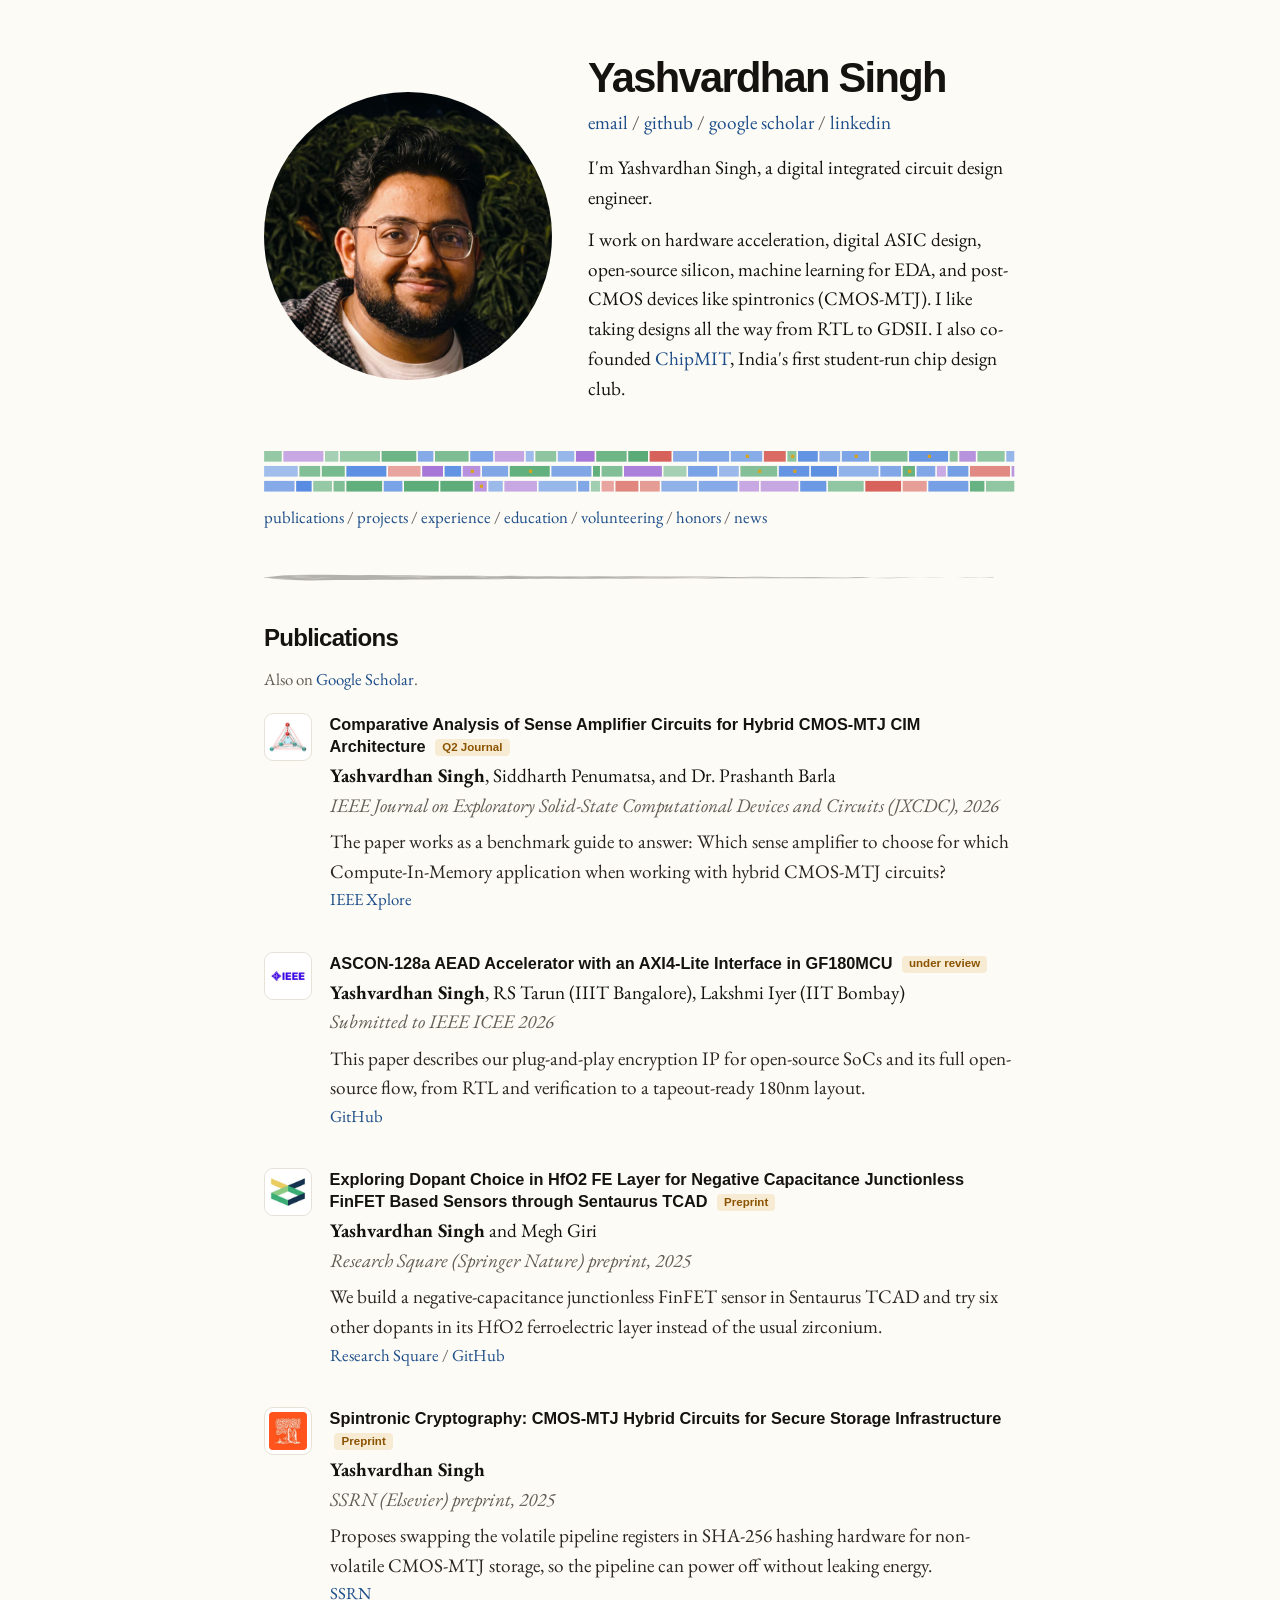
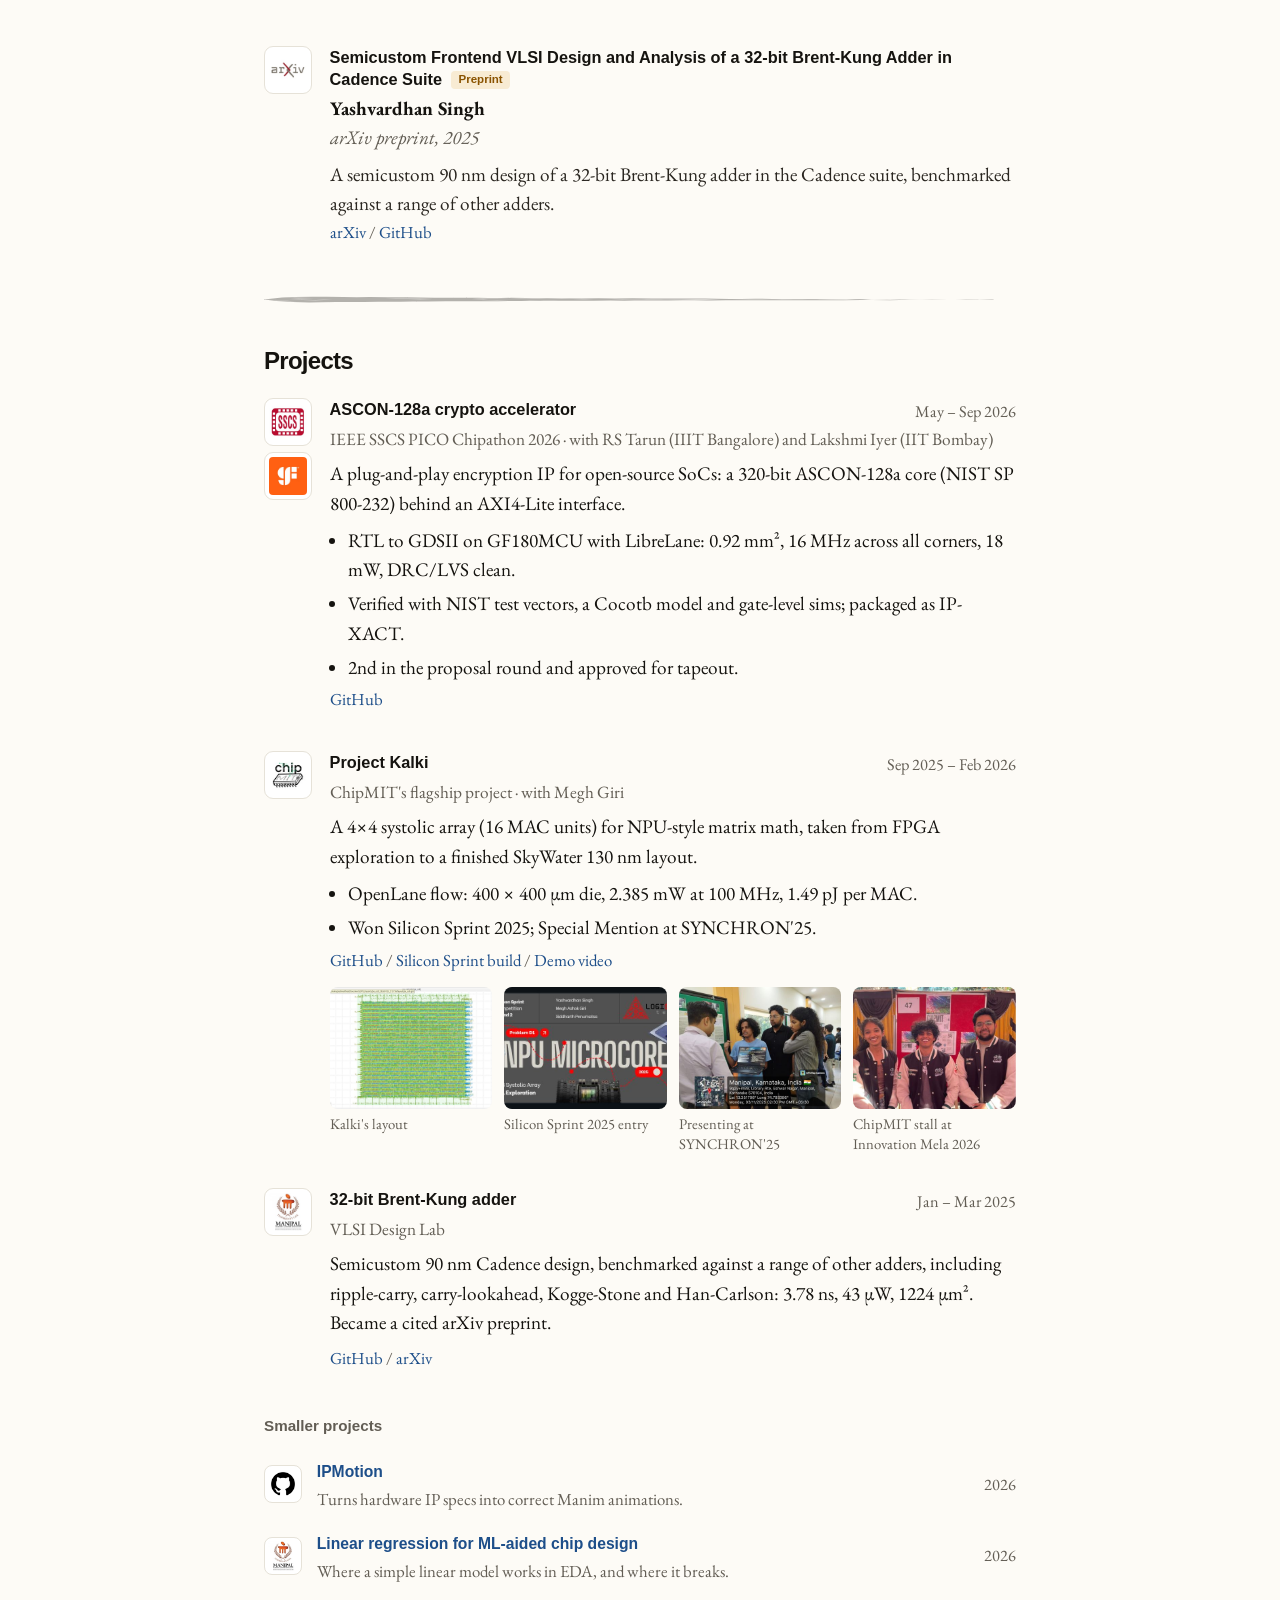
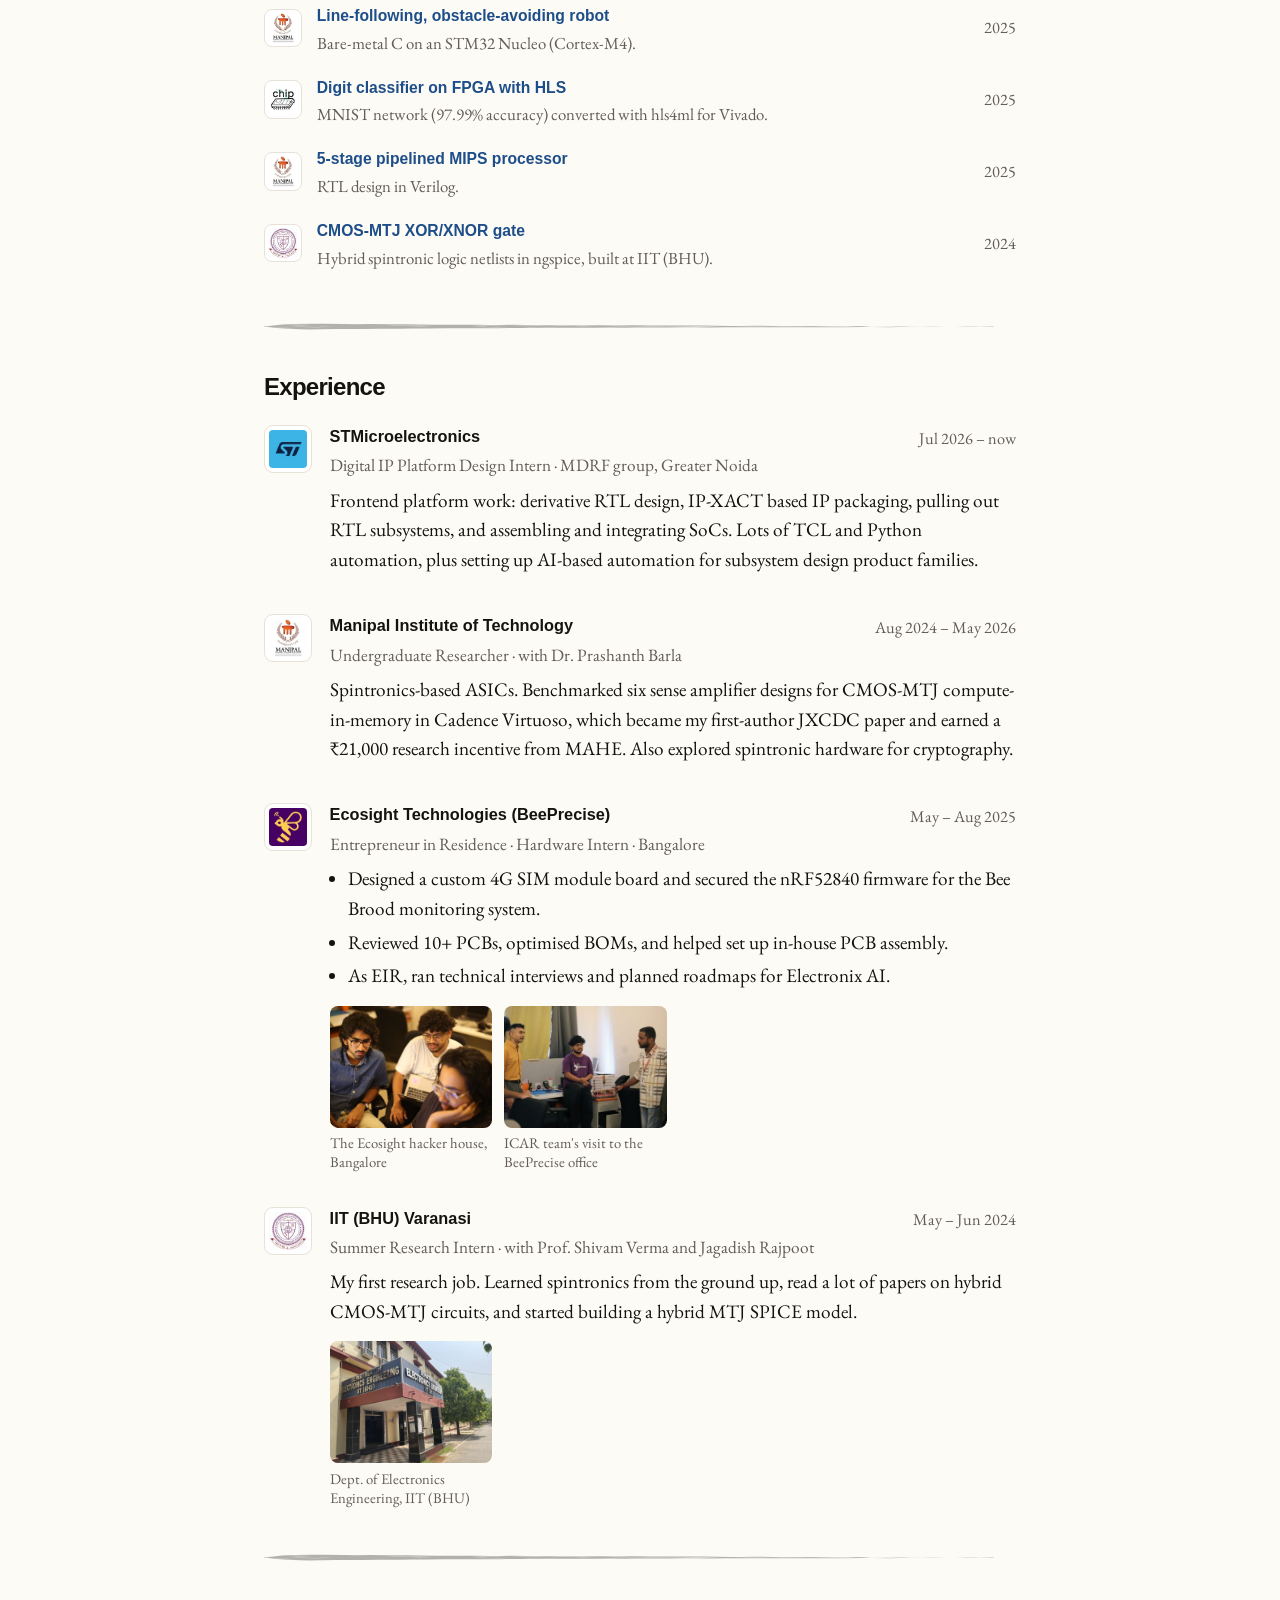
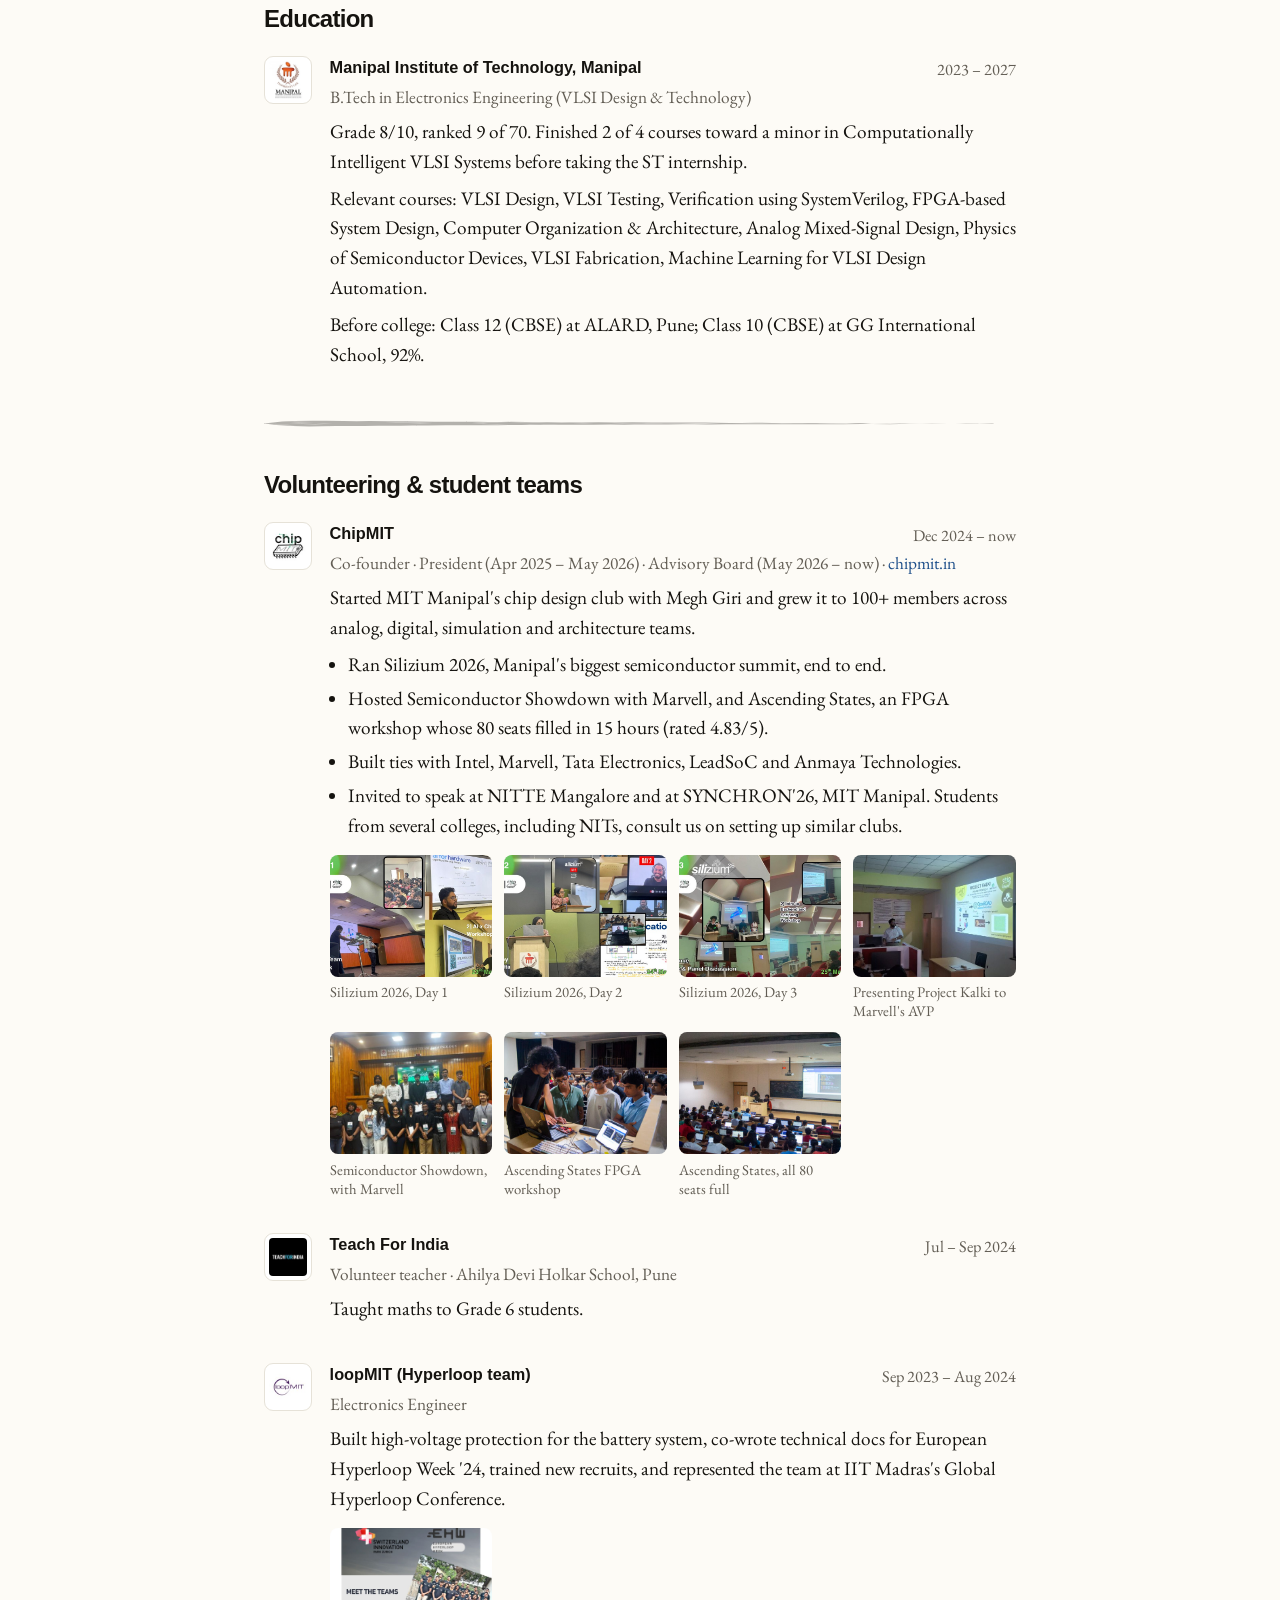
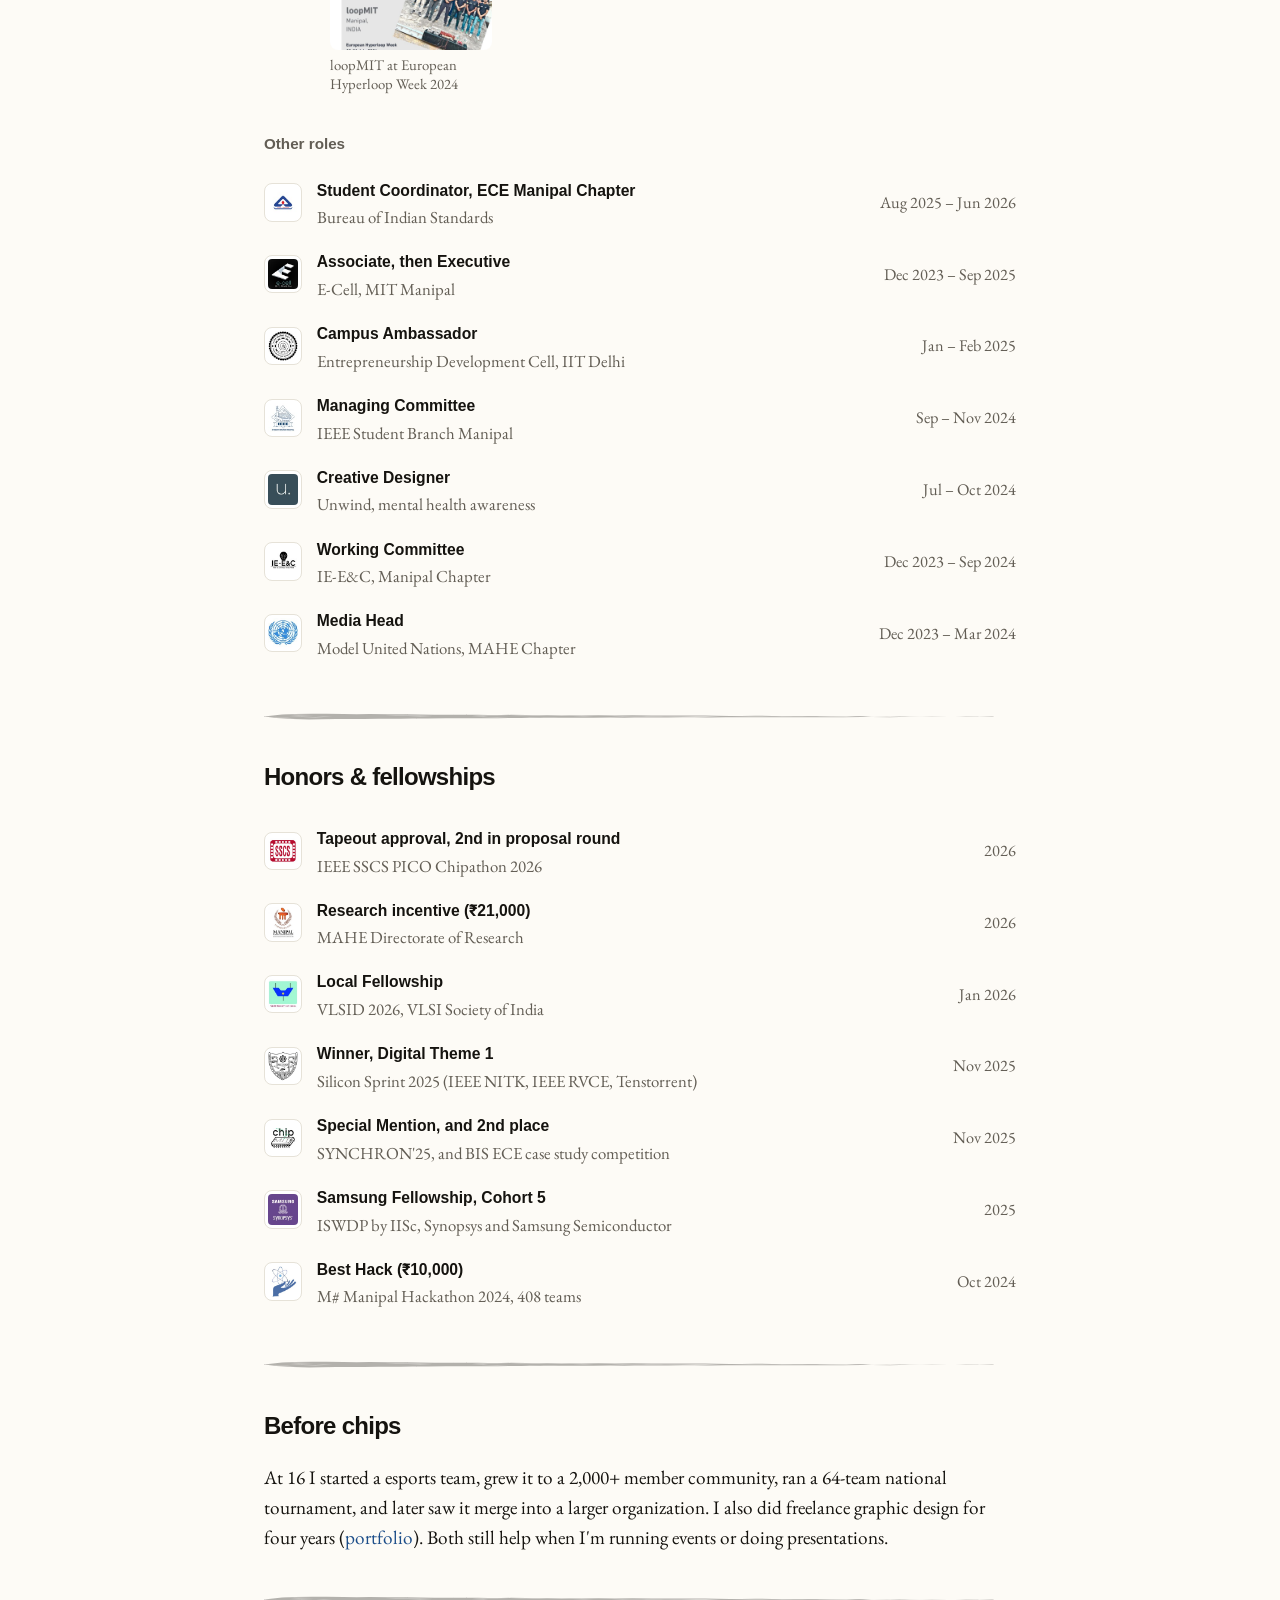
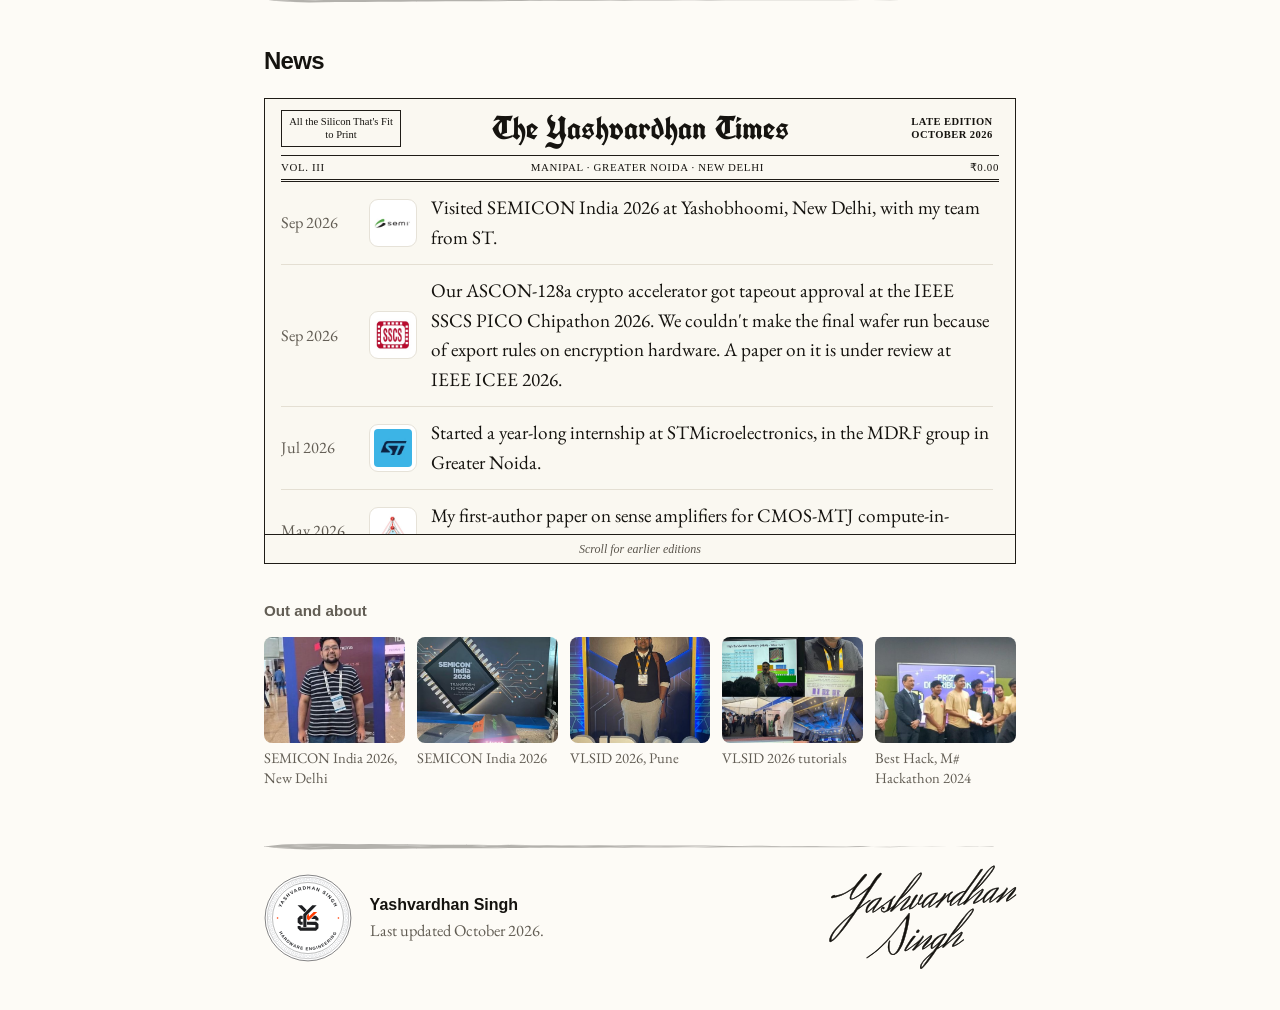
==== commit ffcc24f1: "Rebuild page (website editor)" ====
--- a/index.html
+++ b/index.html
@@ -251,7 +251,7 @@
 
 <section id="before">
 <h2>Before chips</h2>
-<p>At 16 I started Jade Esports, grew it to a 2,000+ member community, ran a 64-team Valorant tournament, and later saw it merge into Outset Esports. I also did freelance graphic design for four years (<a href="https://www.behance.net/zmagnus">portfolio</a>). Both still help when I'm running events or making slides.</p>
+<p>At 16 I started a esports team, grew it to a 2,000+ member community, ran a 64-team national tournament, and later saw it merge into a larger organization. I also did freelance graphic design for four years (<a href="https://www.behance.net/zmagnus">portfolio</a>). Both still help when I'm running events or doing presentations.</p>
 </section>
 
 <section id="news">
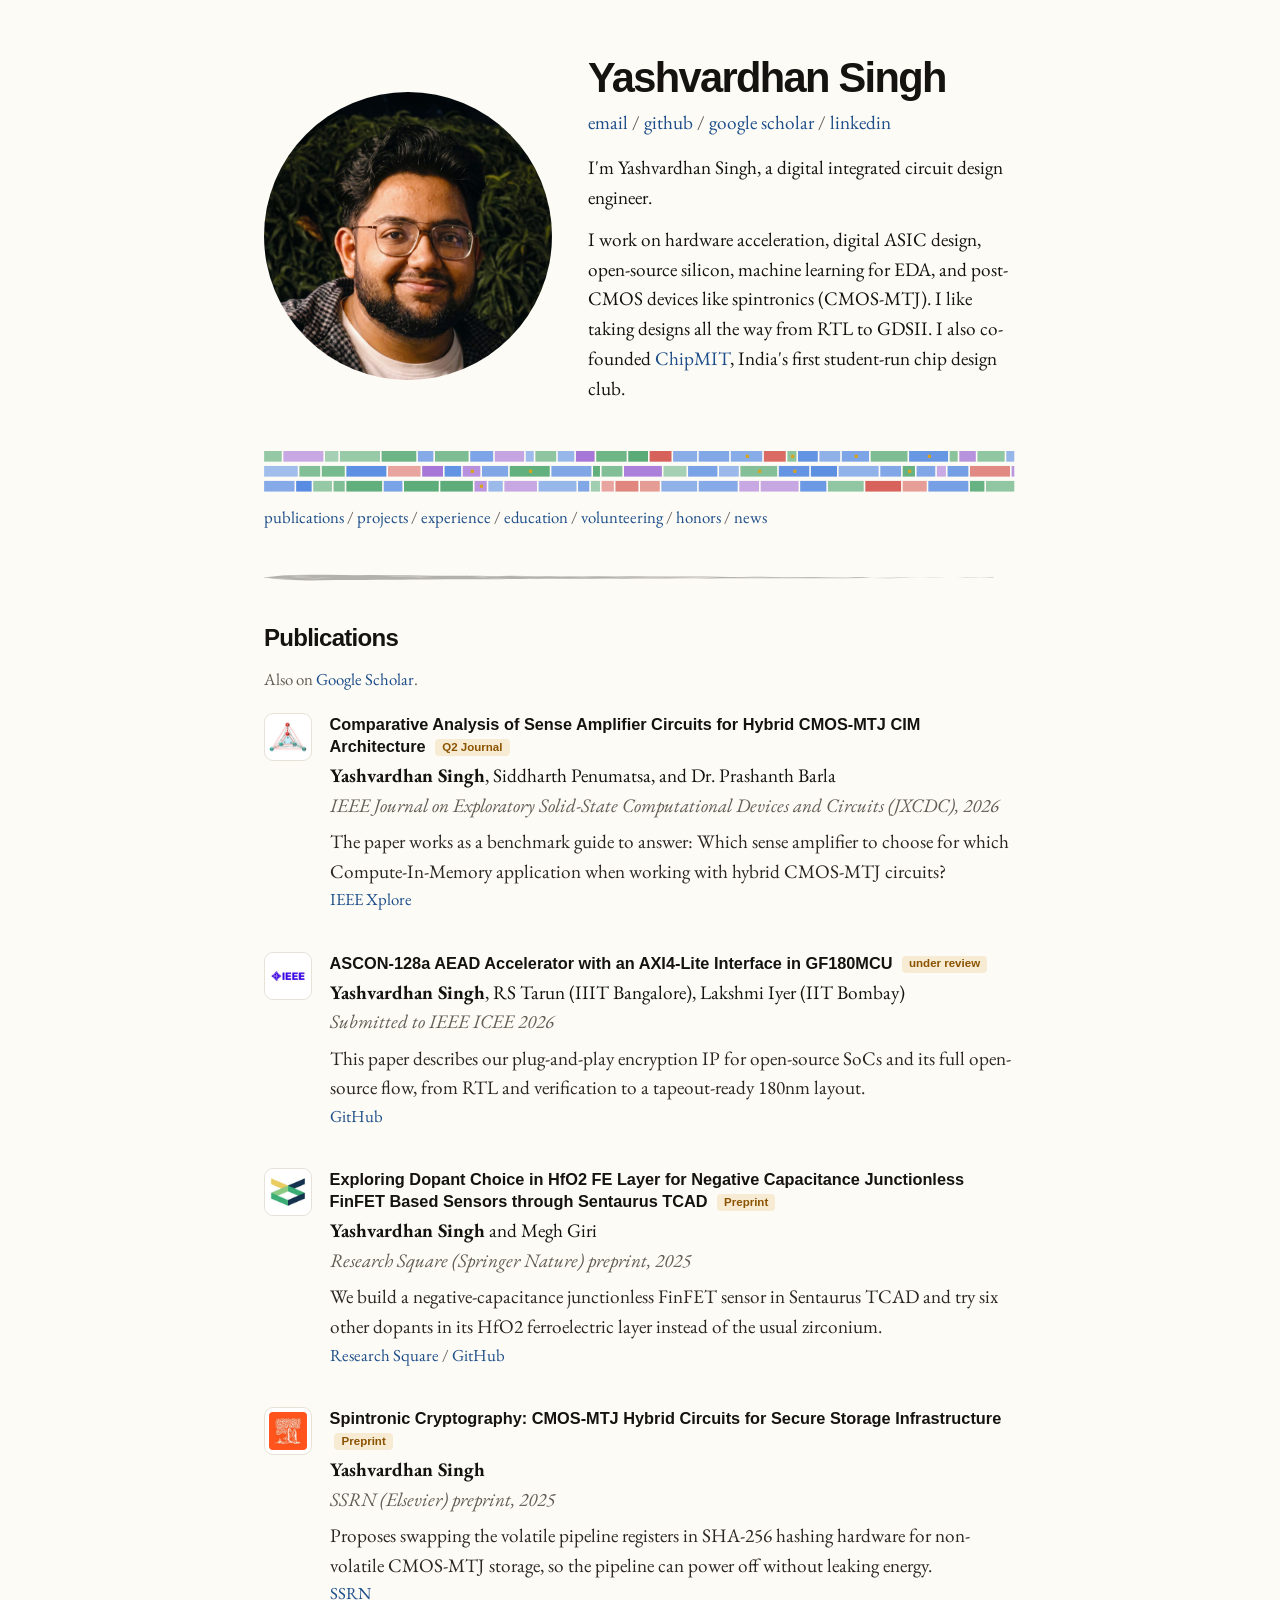
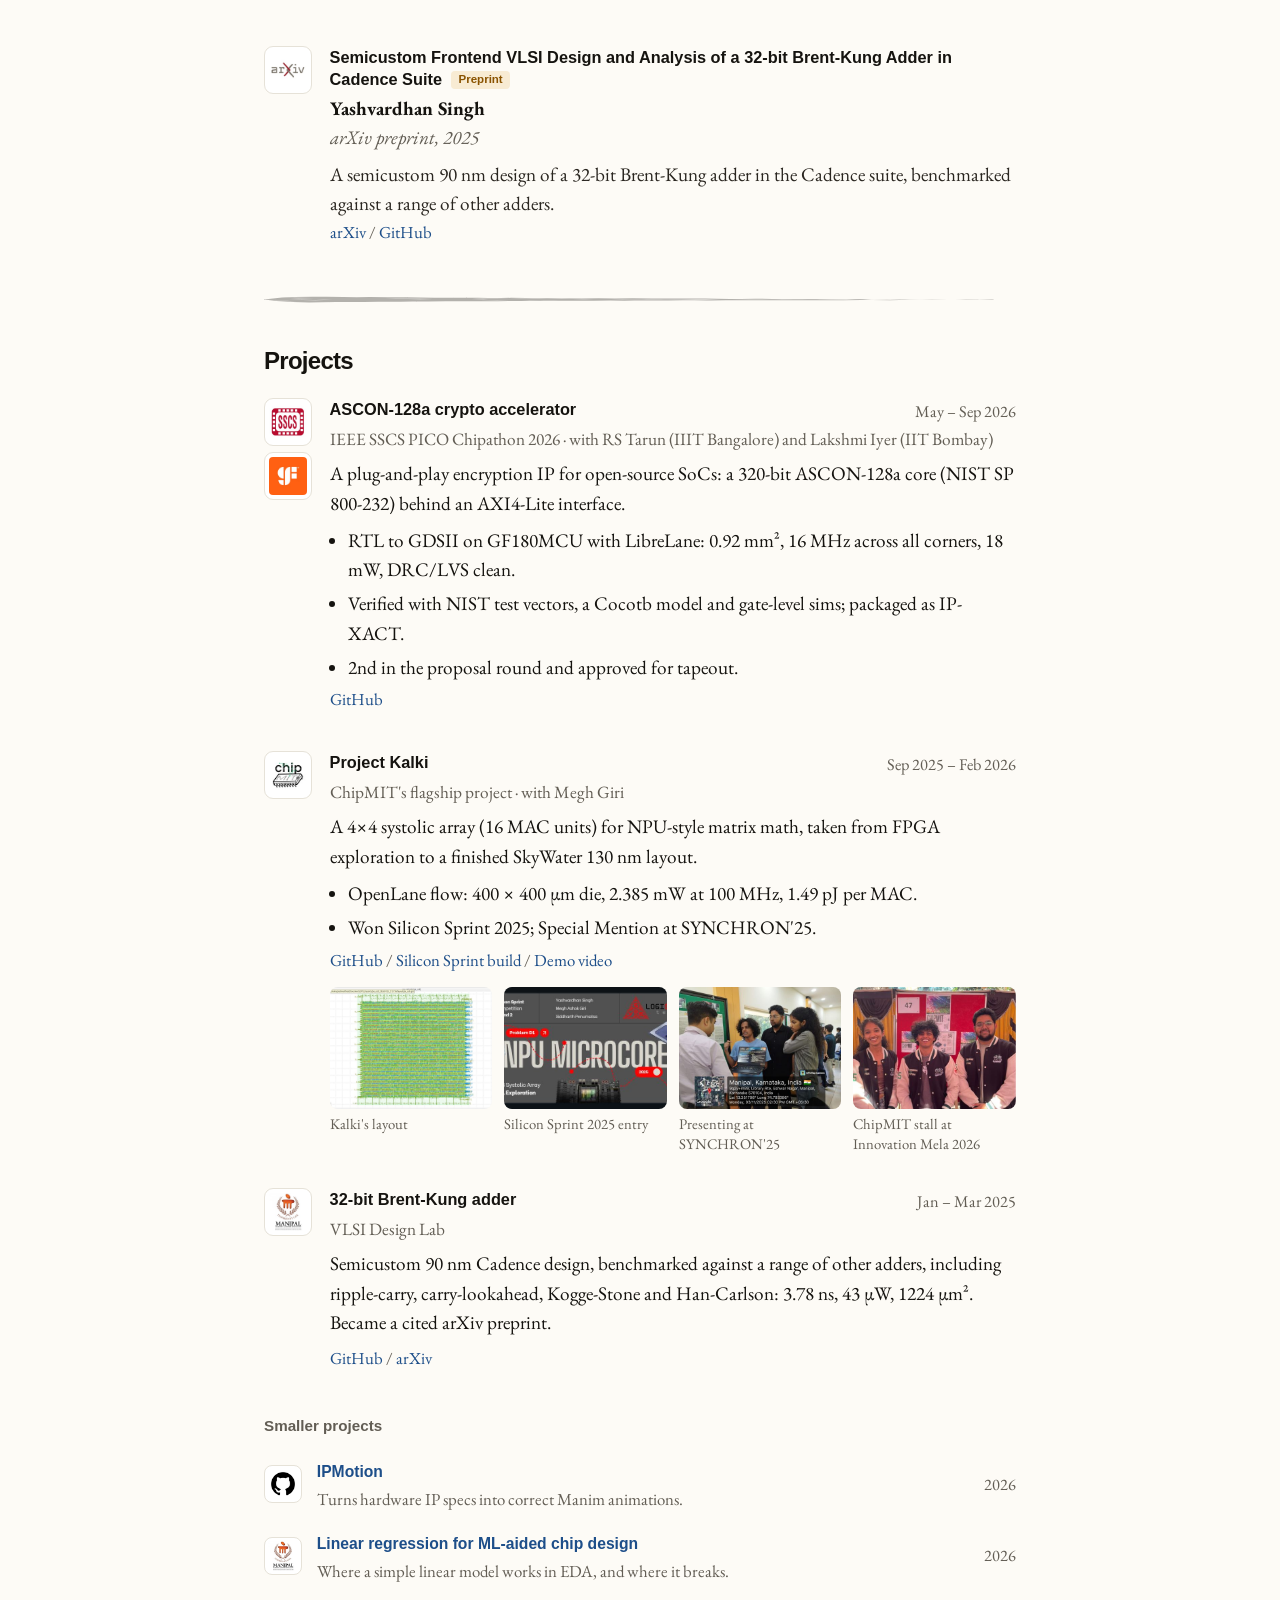
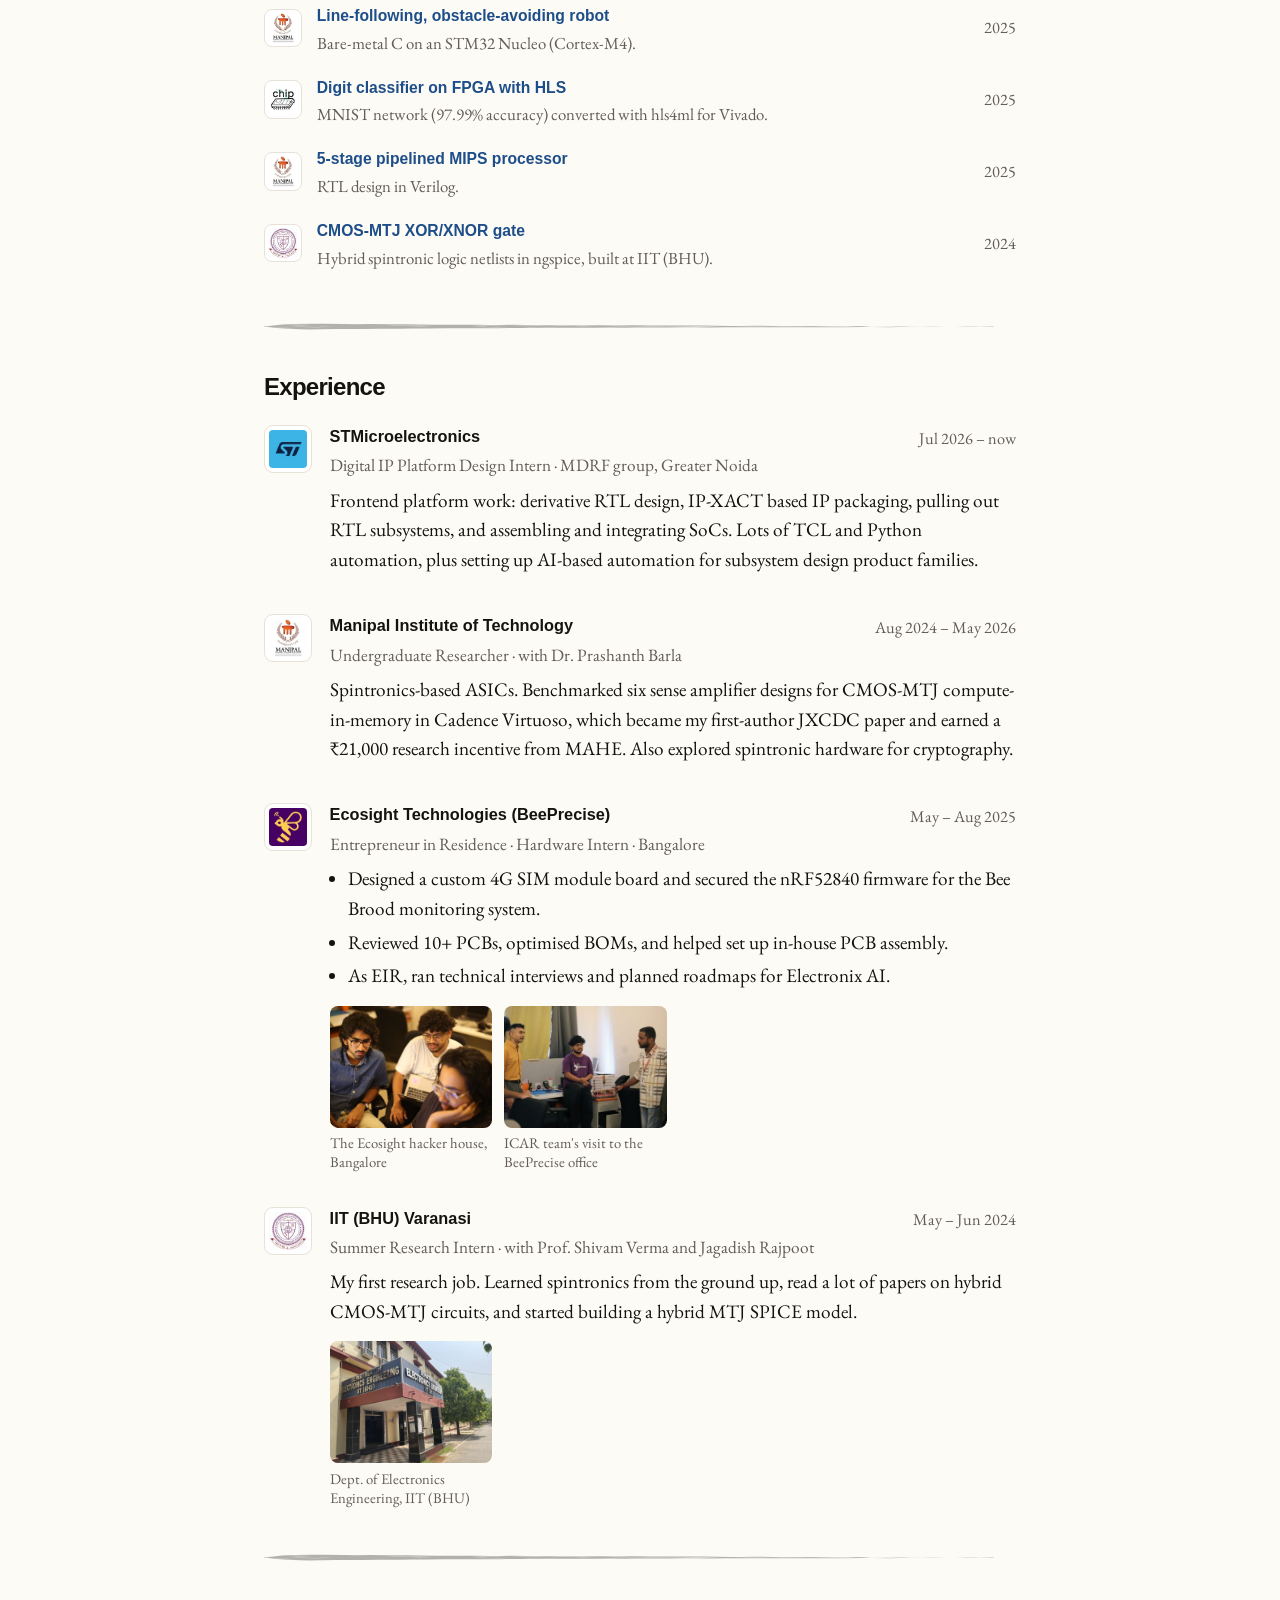
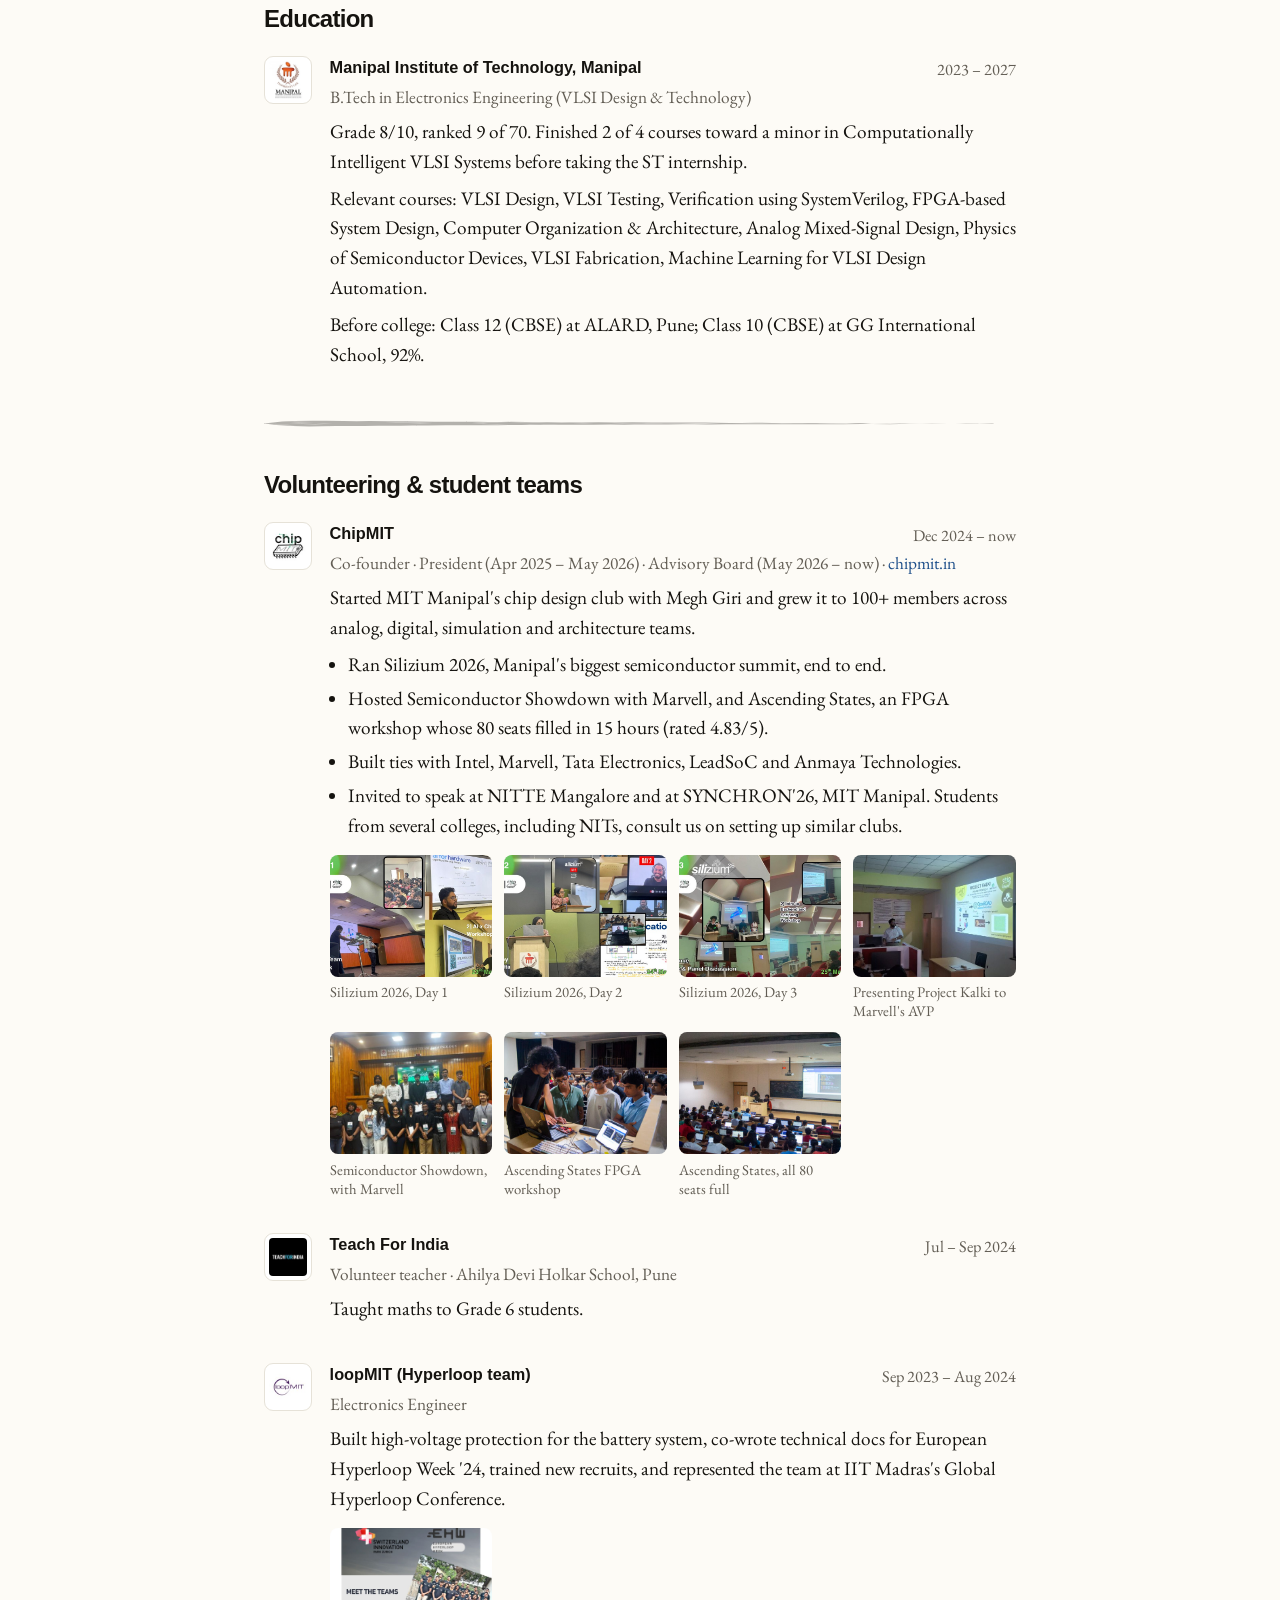
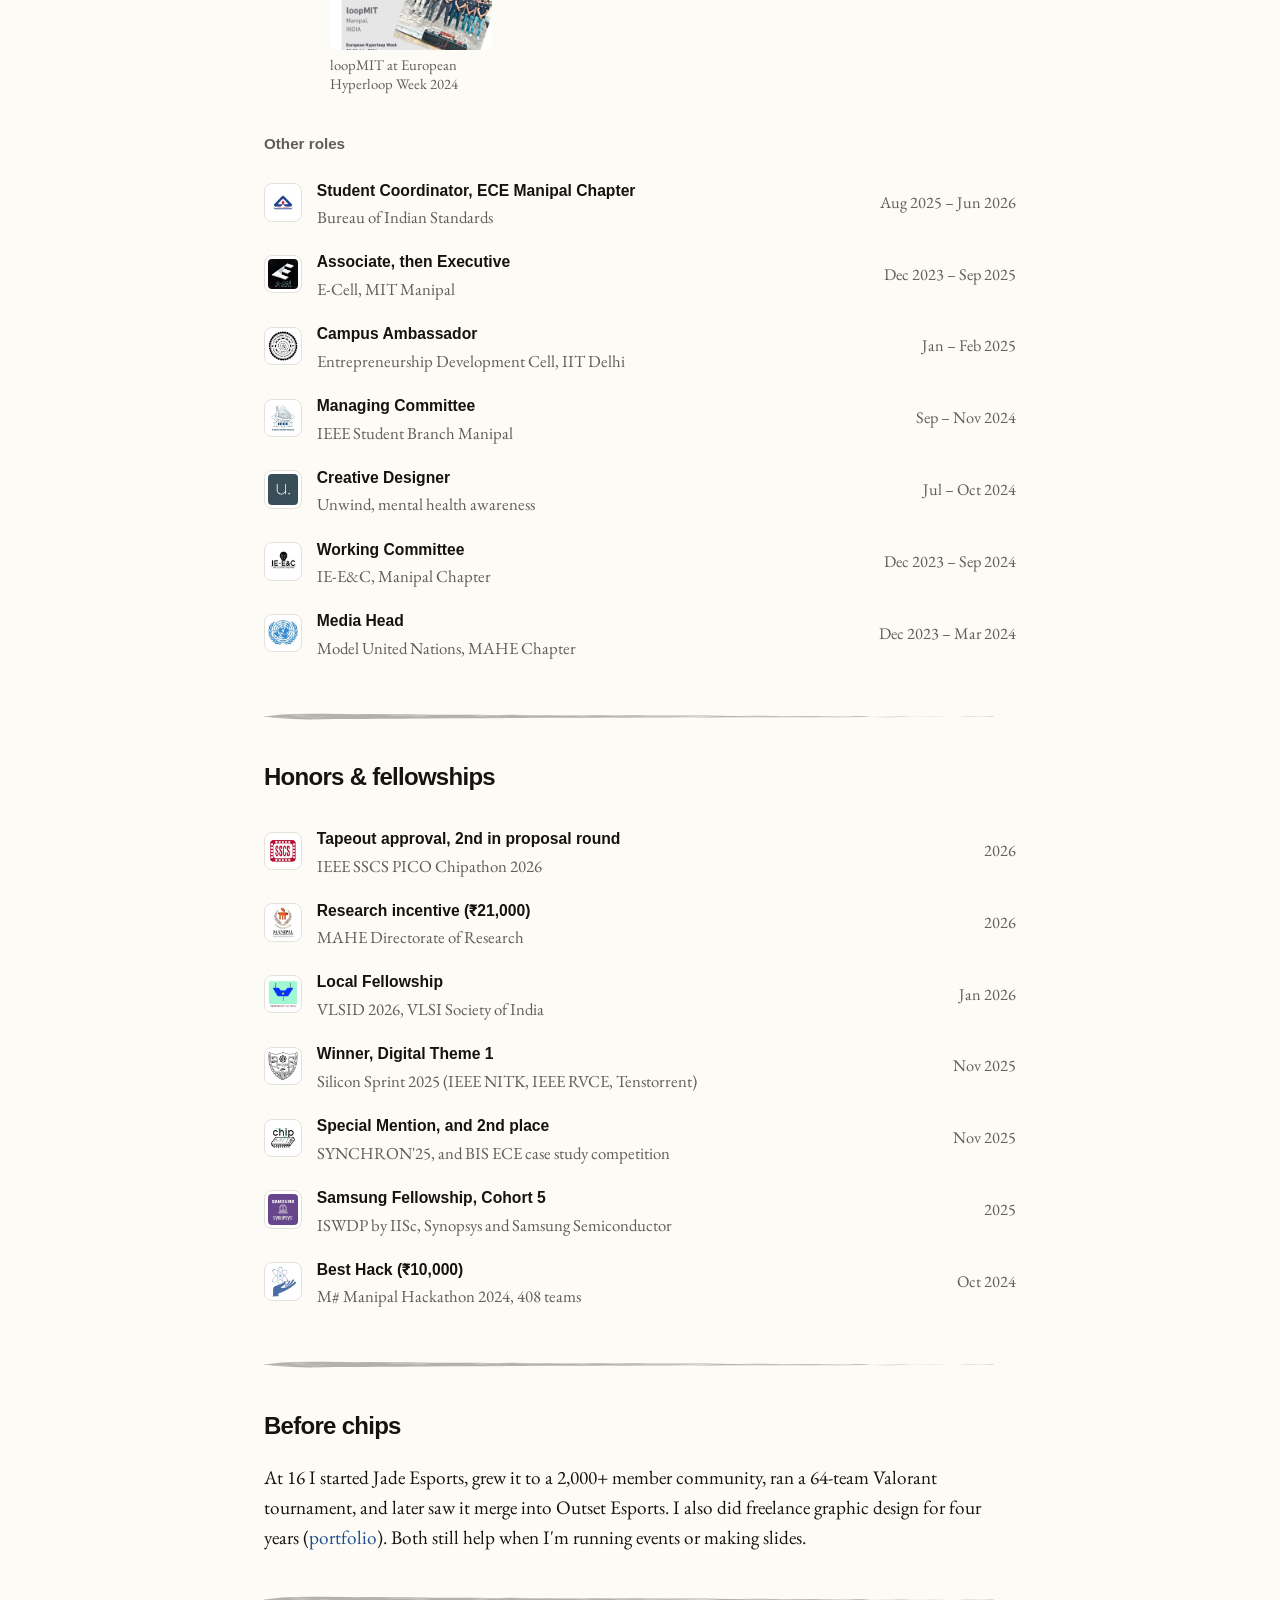
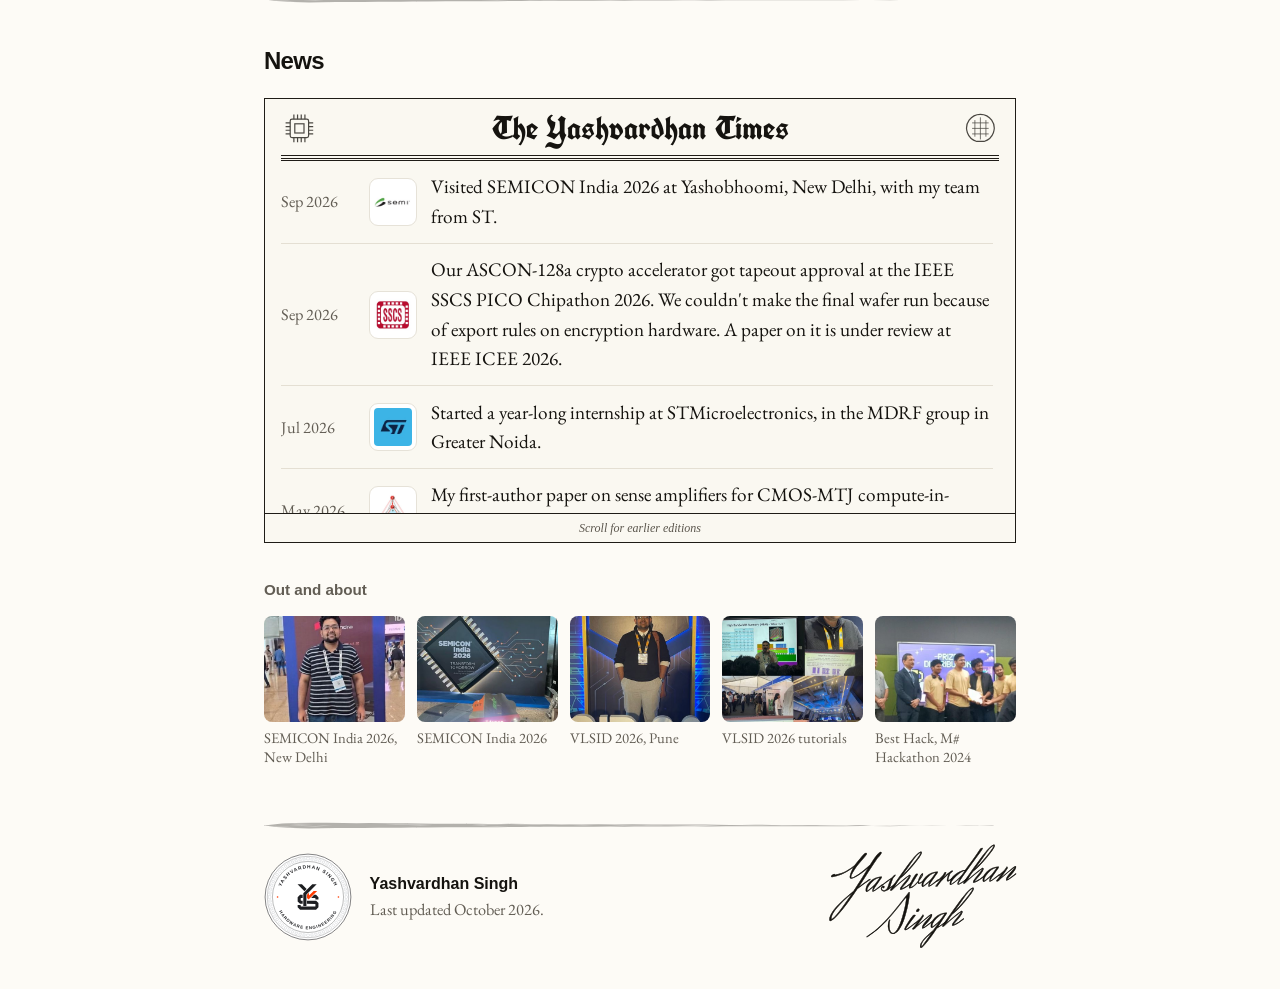
==== commit c3ff3e2e: "News header: chip and wafer icons" ====
--- a/index.html
+++ b/index.html
@@ -251,14 +251,14 @@
 
 <section id="before">
 <h2>Before chips</h2>
-<p>At 16 I started a esports team, grew it to a 2,000+ member community, ran a 64-team national tournament, and later saw it merge into a larger organization. I also did freelance graphic design for four years (<a href="https://www.behance.net/zmagnus">portfolio</a>). Both still help when I'm running events or doing presentations.</p>
+<p>At 16 I started Jade Esports, grew it to a 2,000+ member community, ran a 64-team Valorant tournament, and later saw it merge into Outset Esports. I also did freelance graphic design for four years (<a href="https://www.behance.net/zmagnus">portfolio</a>). Both still help when I'm running events or making slides.</p>
 </section>
 
 <section id="news">
 <h2>News</h2>
 <div class="paper">
-<div class="paper-top"><div class="ear">All the Silicon That's Fit to Print</div><p class="masthead">The Yashvardhan Times</p><div class="ear right">Late Edition<br>October 2026</div></div>
-<div class="paper-bar"><span>Vol. III</span><span>Manipal &middot; Greater Noida &middot; New Delhi</span><span>&#8377;0.00</span></div>
+<div class="paper-top"><div class="ear" aria-hidden="true"><svg viewBox="0 0 40 40" fill="none" stroke="currentColor" stroke-width="1.3"><rect x="10" y="10" width="20" height="20" rx="2"/><rect x="15" y="15" width="10" height="10"/><path d="M14 5v5M18 5v5M22 5v5M26 5v5M14 30v5M18 30v5M22 30v5M26 30v5M5 14h5M5 18h5M5 22h5M5 26h5M30 14h5M30 18h5M30 22h5M30 26h5"/></svg></div><p class="masthead">The Yashvardhan Times</p><div class="ear right" aria-hidden="true"><svg viewBox="0 0 40 40" fill="none" stroke="currentColor" stroke-width="1.3"><path d="M16 34.2A15 15 0 1 1 24 34.2Z"/><path stroke-width="0.8" d="M11 14h18M11 20h18M11 26h18M14 11v18M20 8v24M26 11v18"/></svg></div></div>
+<div class="paper-bar"></div>
 <ul class="stories" tabindex="0" aria-label="News">
 <li><span class="when">Sep 2026</span><img class="lg" src="logos/semi.png" alt="SEMI" loading="lazy"><span>Visited SEMICON India 2026 at Yashobhoomi, New Delhi, with my team from ST.</span></li>
 <li><span class="when">Sep 2026</span><img class="lg" src="logos/sscs.png" alt="IEEE Solid-State Circuits Society" loading="lazy"><span>Our ASCON-128a crypto accelerator got tapeout approval at the IEEE SSCS PICO Chipathon 2026. We couldn't make the final wafer run because of export rules on encryption hardware. A paper on it is under review at IEEE ICEE 2026.</span></li>
--- a/style.css
+++ b/style.css
@@ -63,10 +63,11 @@
 /* ---------- news: newspaper header, plain list inside ---------- */
 .paper { border: 1px solid #1F1C17; background: #FAF8F1; padding: 0.7rem 1rem 0; }
 .paper-top { display: grid; grid-template-columns: 1fr auto 1fr; align-items: center; gap: 0.75rem; }
-.ear { justify-self: start; max-width: 7.5rem; font-family: var(--news); font-size: 0.66rem; line-height: 1.25; border: 1px solid #1F1C17; padding: 0.25rem 0.4rem; text-align: center; }
-.ear.right { justify-self: end; border: 0; text-align: right; text-transform: uppercase; letter-spacing: 0.04em; font-weight: 700; }
+.ear { justify-self: start; width: 2.3rem; height: 2.3rem; color: #1F1C17; opacity: 0.8; }
+.ear.right { justify-self: end; }
+.ear svg { display: block; width: 100%; height: 100%; }
 .masthead { margin: 0; text-align: center; white-space: nowrap; font-family: "UnifrakturCook", "Old English Text MT", serif; font-weight: 700; font-size: 2rem; line-height: 1.1; color: #15130F; }
-.paper-bar { display: flex; justify-content: space-between; gap: 1rem; margin-top: 0.5rem; padding: 0.2rem 0; border-top: 1px solid #1F1C17; border-bottom: 3px double #1F1C17; font-family: var(--news); font-size: 0.68rem; letter-spacing: 0.06em; text-transform: uppercase; }
+.paper-bar { height: 6px; margin-top: 0.5rem; border-top: 1px solid #1F1C17; border-bottom: 3px double #1F1C17; }
 .stories { list-style: none; margin: 0; padding: 0 0.35rem 0 0; max-height: 22rem; overflow-y: auto; overscroll-behavior: contain; scrollbar-width: thin; scrollbar-color: #C2BCAE transparent; }
 .stories li { display: grid; grid-template-columns: 4.6rem 3rem minmax(0, 1fr); gap: 0.9rem; align-items: center; padding: 0.7rem 0; border-bottom: 1px solid #E4DFD3; }
 .stories li:last-child { border-bottom: 0; }
@@ -135,7 +136,6 @@
   .paper-top { grid-template-columns: 1fr; }
   .ear { display: none; }
   .masthead { font-size: 1.6rem; }
-  .paper-bar span:nth-child(2) { display: none; }
   .stories li { grid-template-columns: 2.4rem minmax(0, 1fr); align-items: start; }
   .stories li .when { grid-column: 2; grid-row: 1; }
   .stories li > span:last-child { grid-column: 2; }
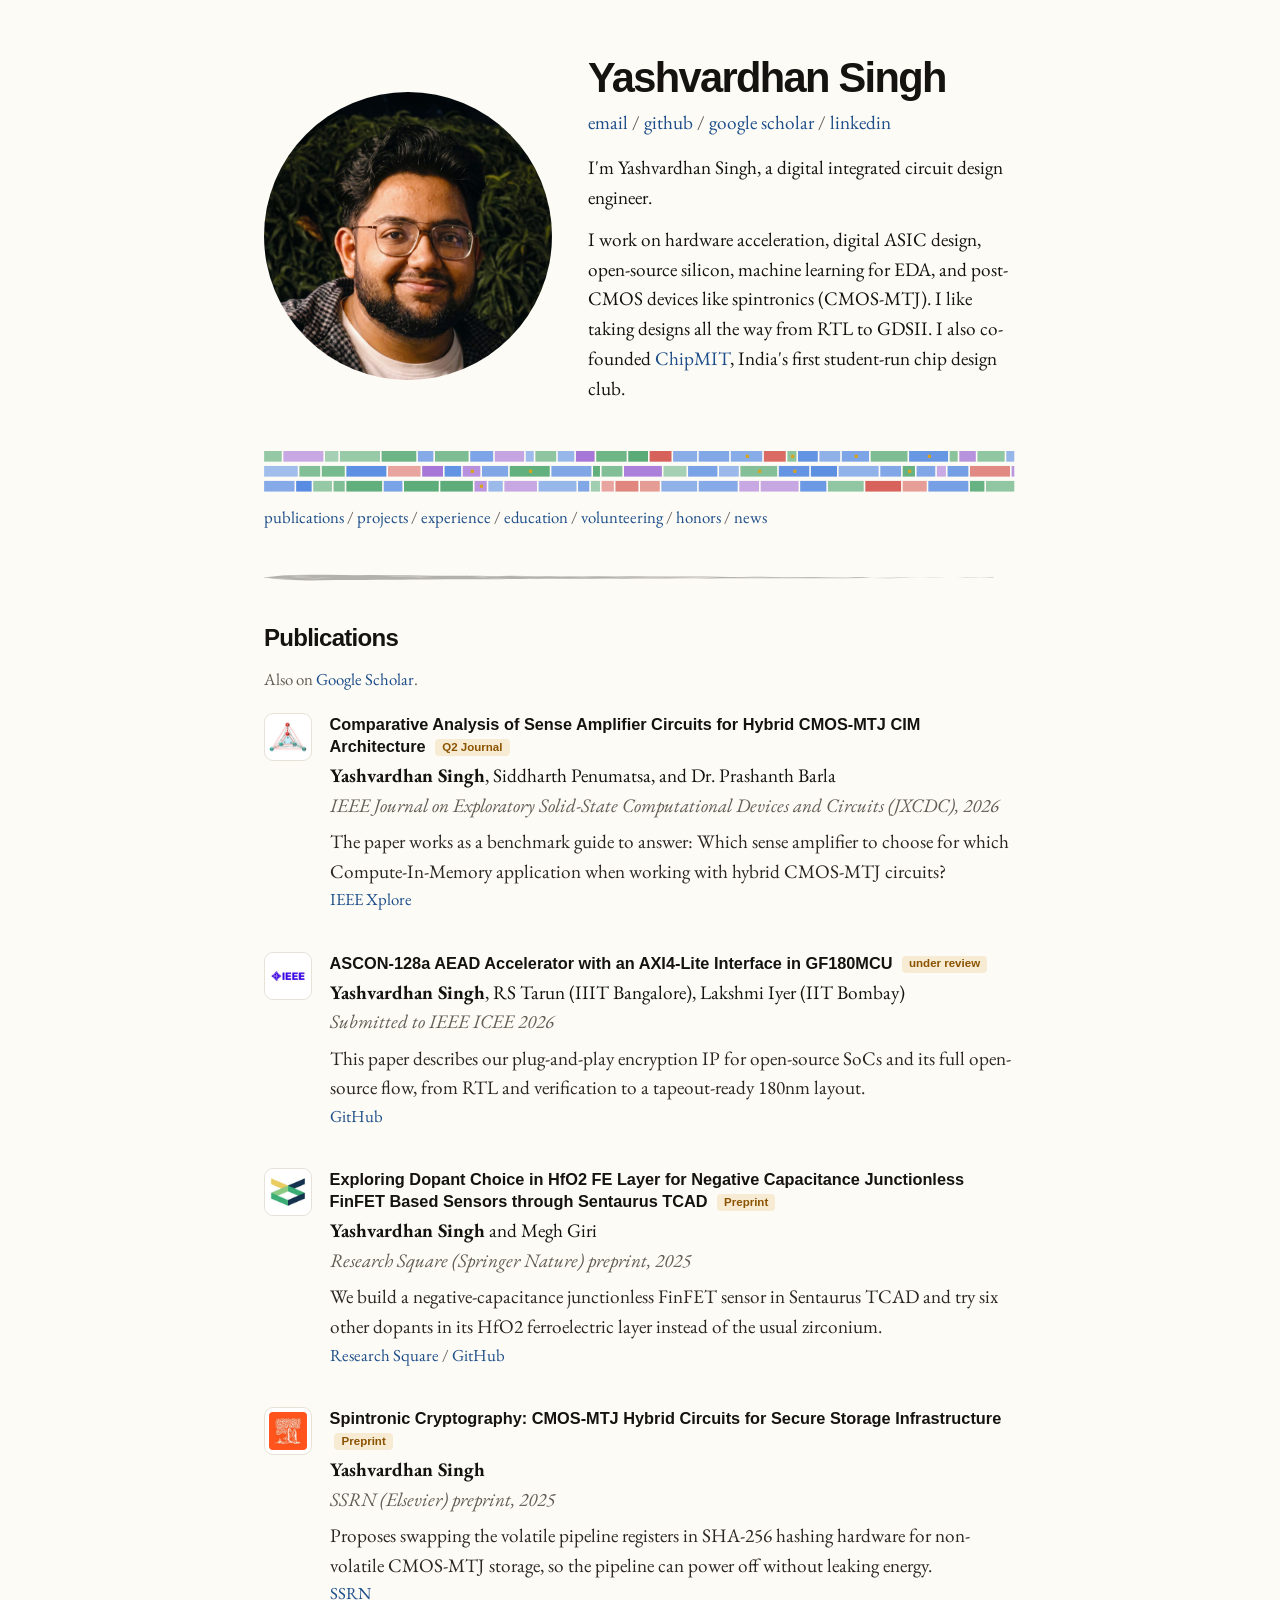
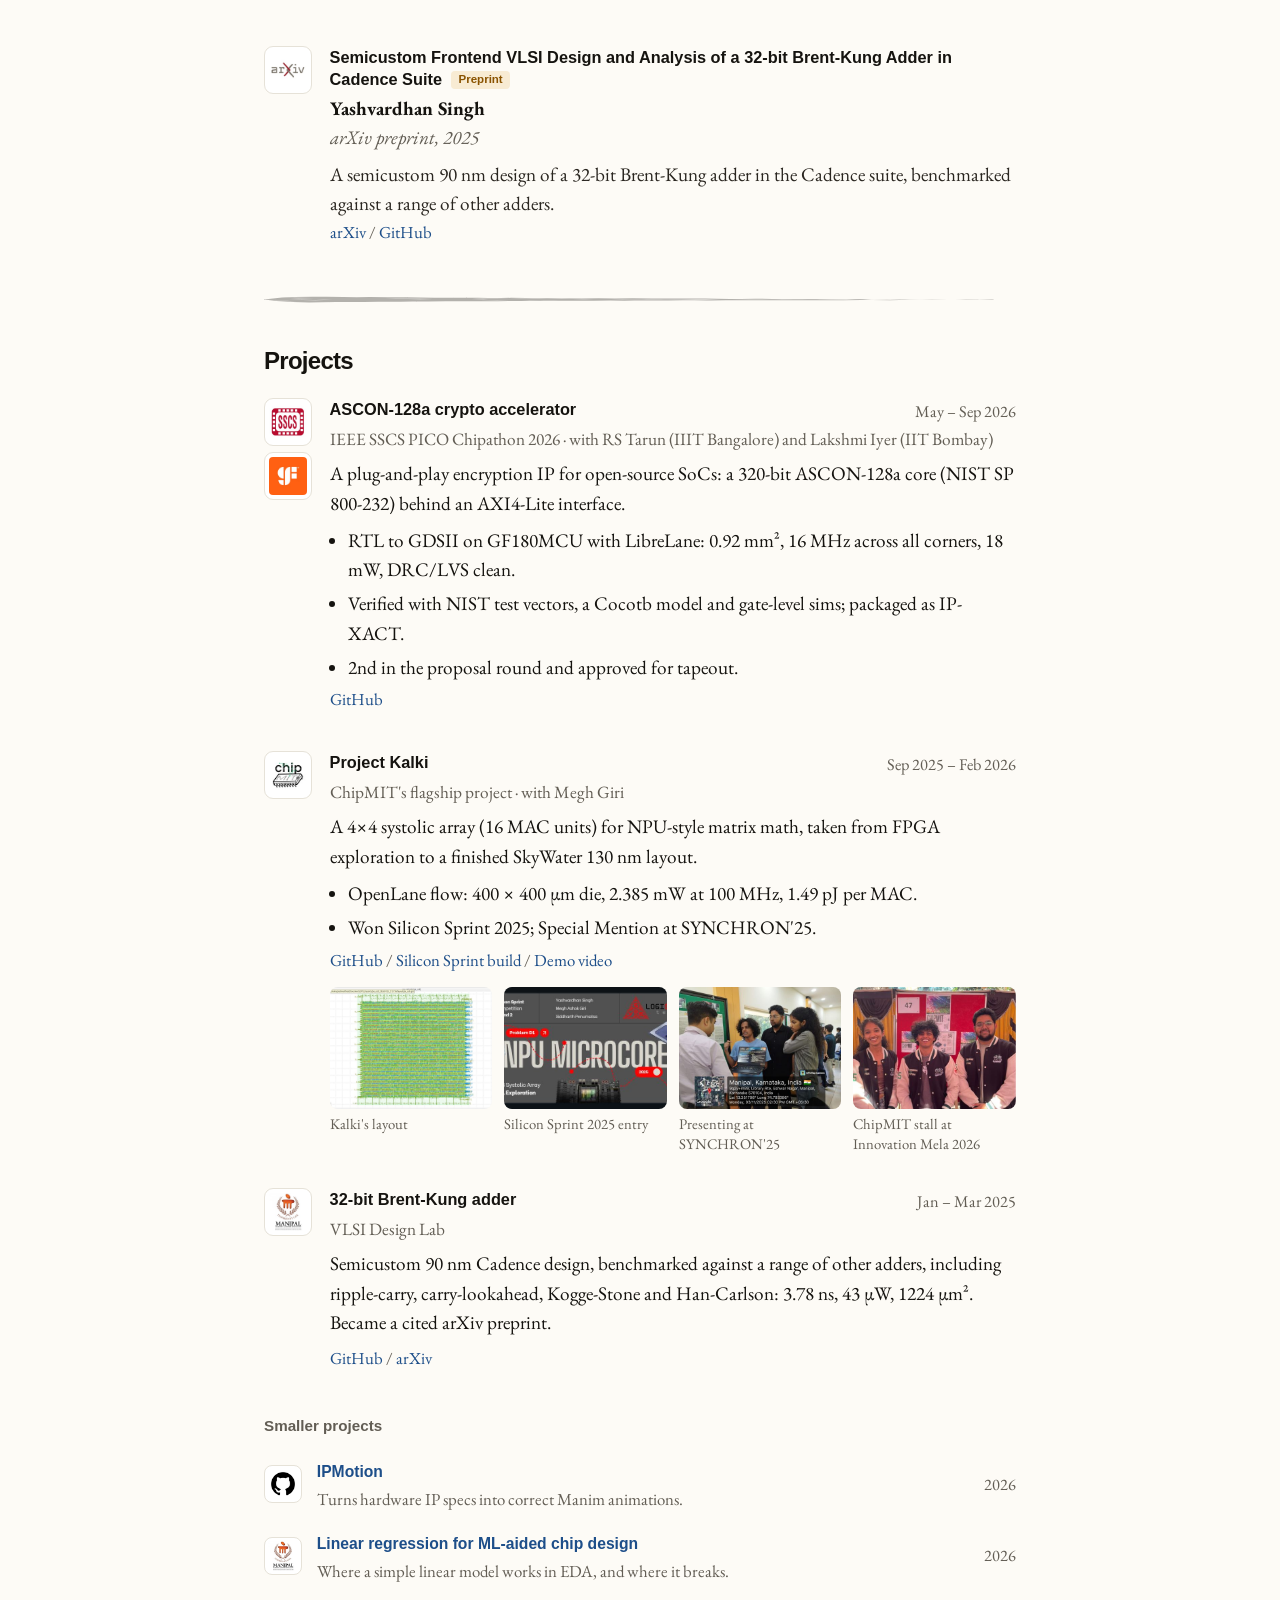
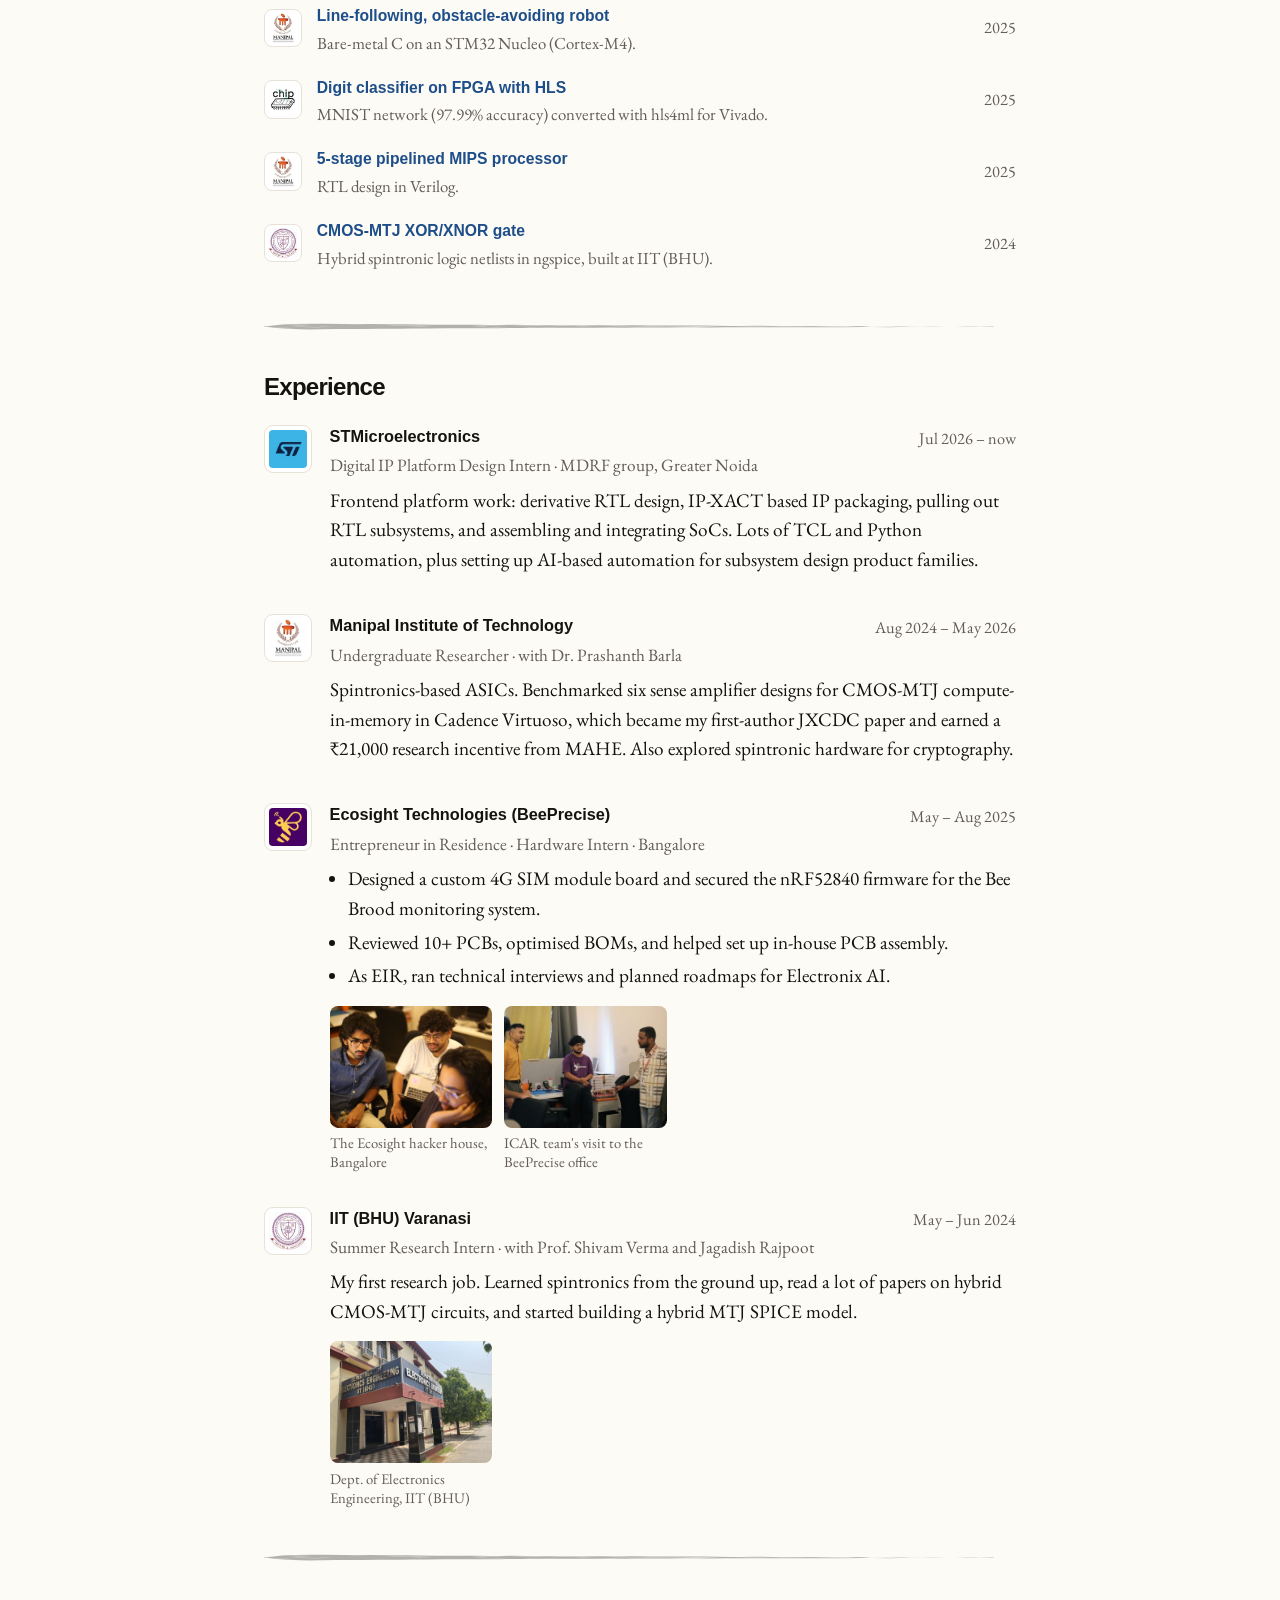
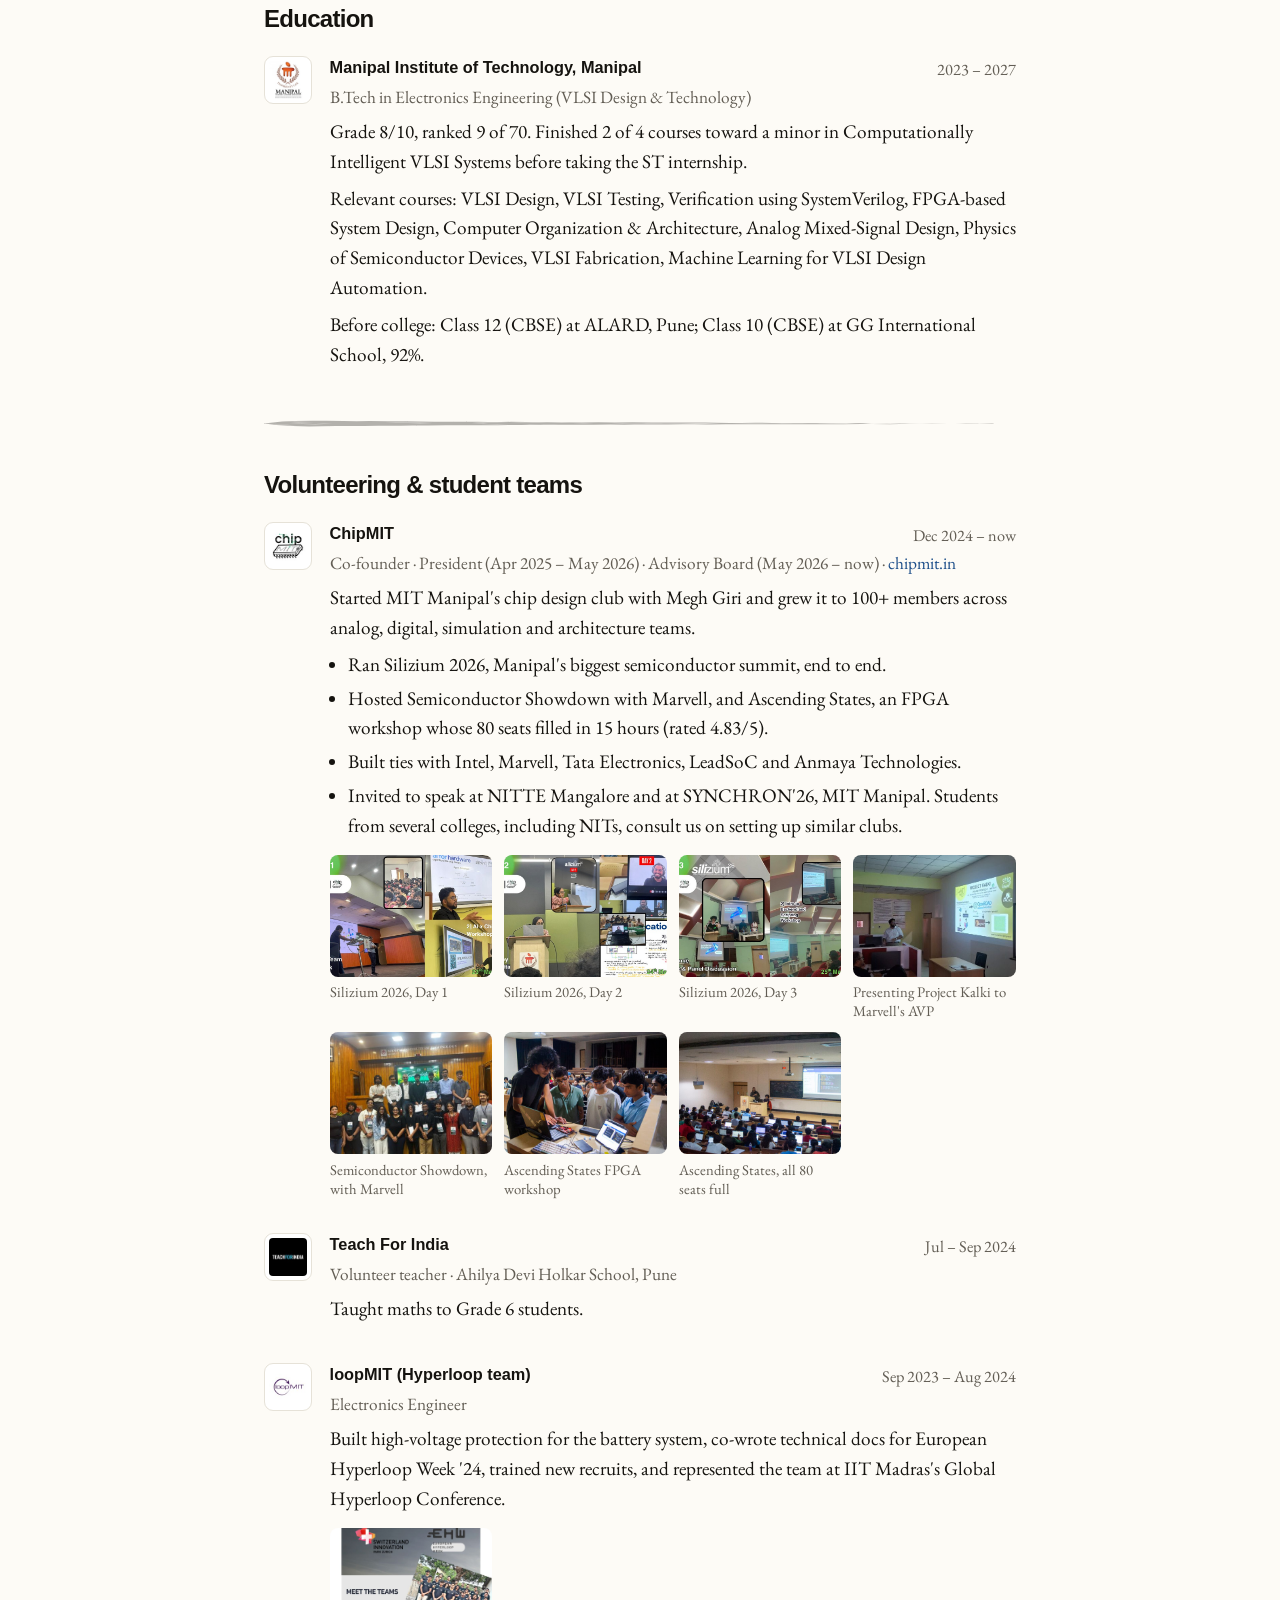
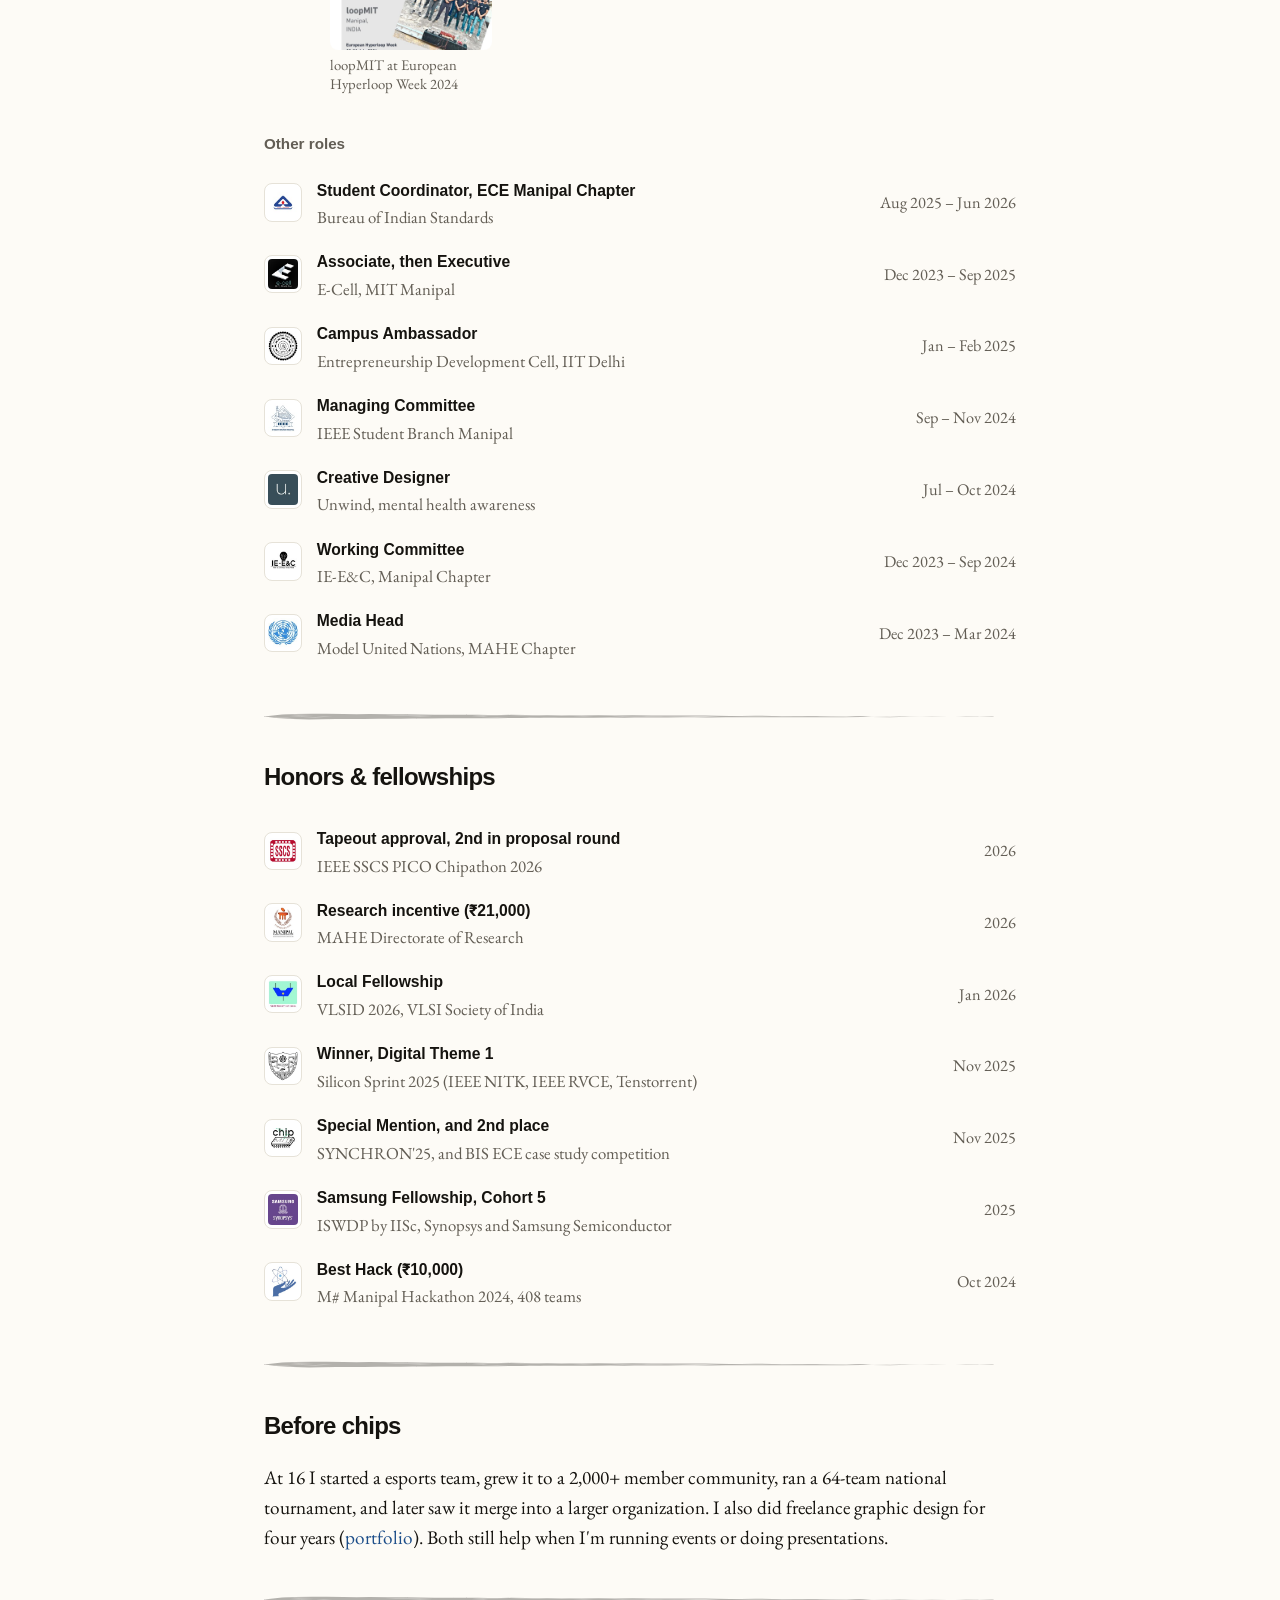
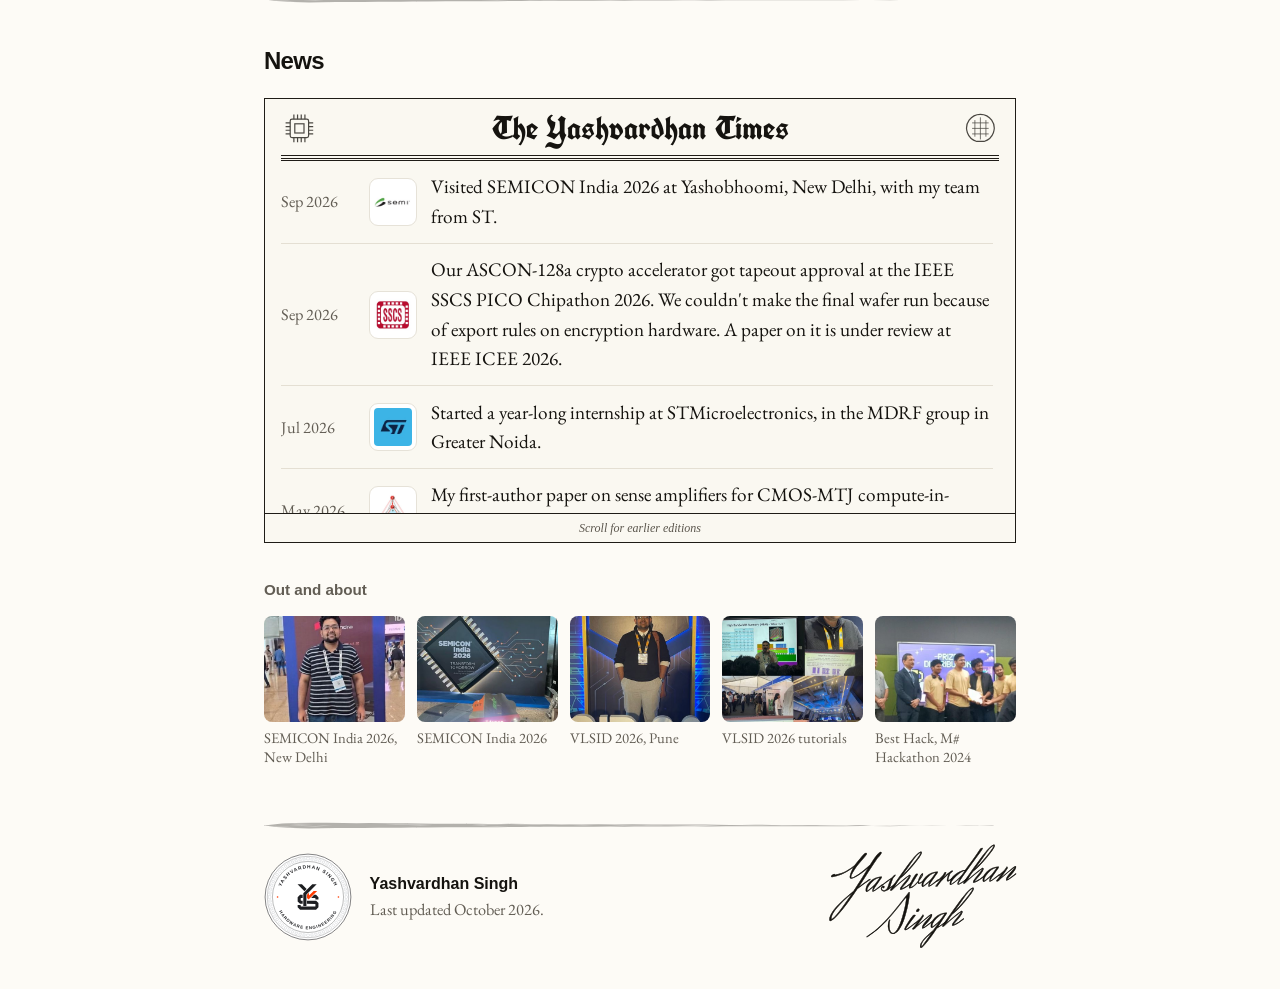
==== commit 9a948d9e: "Auto-refresh llms.txt and sitemap, hide email from bots, visitor counter" ====
--- a/index.html
+++ b/index.html
@@ -46,7 +46,6 @@
    "familyName": "Singh",
    "url": "https://yashv373.github.io/",
    "image": "https://yashv373.github.io/photo.jpg",
-   "email": "mailto:yvs.373@gmail.com",
    "jobTitle": "Digital Integrated Circuit Design Engineer",
    "description": "Digital integrated circuit design engineer working on hardware acceleration, digital ASIC design, open-source silicon, machine learning for EDA and spintronics (CMOS-MTJ).",
    "worksFor": {
@@ -176,7 +175,7 @@
 <img class="photo" src="photo.jpg" alt="Yashvardhan Singh" width="400" height="400">
 <div>
 <h1>Yashvardhan Singh</h1>
-<p class="contact"><a href="mailto:yvs.373@gmail.com">email</a> / <a href="https://github.com/yashv373">github</a> / <a href="https://scholar.google.com/citations?user=YZYt6oYAAAAJ&amp;hl=en">google scholar</a> / <a href="https://www.linkedin.com/in/yvs373">linkedin</a></p>
+<p class="contact"><a class="em" href="#" data-u="yvs.373" data-d="gmail.com">email</a> / <a href="https://github.com/yashv373">github</a> / <a href="https://scholar.google.com/citations?user=YZYt6oYAAAAJ&amp;hl=en">google scholar</a> / <a href="https://www.linkedin.com/in/yvs373">linkedin</a></p>
 <div class="bio">
 <p>I'm Yashvardhan Singh, a digital integrated circuit design engineer.</p>
 <p>I work on hardware acceleration, digital ASIC design, open-source silicon, machine learning for EDA, and post-CMOS devices like spintronics (CMOS-MTJ). I like taking designs all the way from RTL to GDSII. I also co-founded <a href="#volunteering">ChipMIT</a>, India's first student-run chip design club.</p>
@@ -251,7 +250,7 @@
 
 <section id="before">
 <h2>Before chips</h2>
-<p>At 16 I started Jade Esports, grew it to a 2,000+ member community, ran a 64-team Valorant tournament, and later saw it merge into Outset Esports. I also did freelance graphic design for four years (<a href="https://www.behance.net/zmagnus">portfolio</a>). Both still help when I'm running events or making slides.</p>
+<p>At 16 I started a esports team, grew it to a 2,000+ member community, ran a 64-team national tournament, and later saw it merge into a larger organization. I also did freelance graphic design for four years (<a href="https://www.behance.net/zmagnus">portfolio</a>). Both still help when I'm running events or doing presentations.</p>
 </section>
 
 <section id="news">
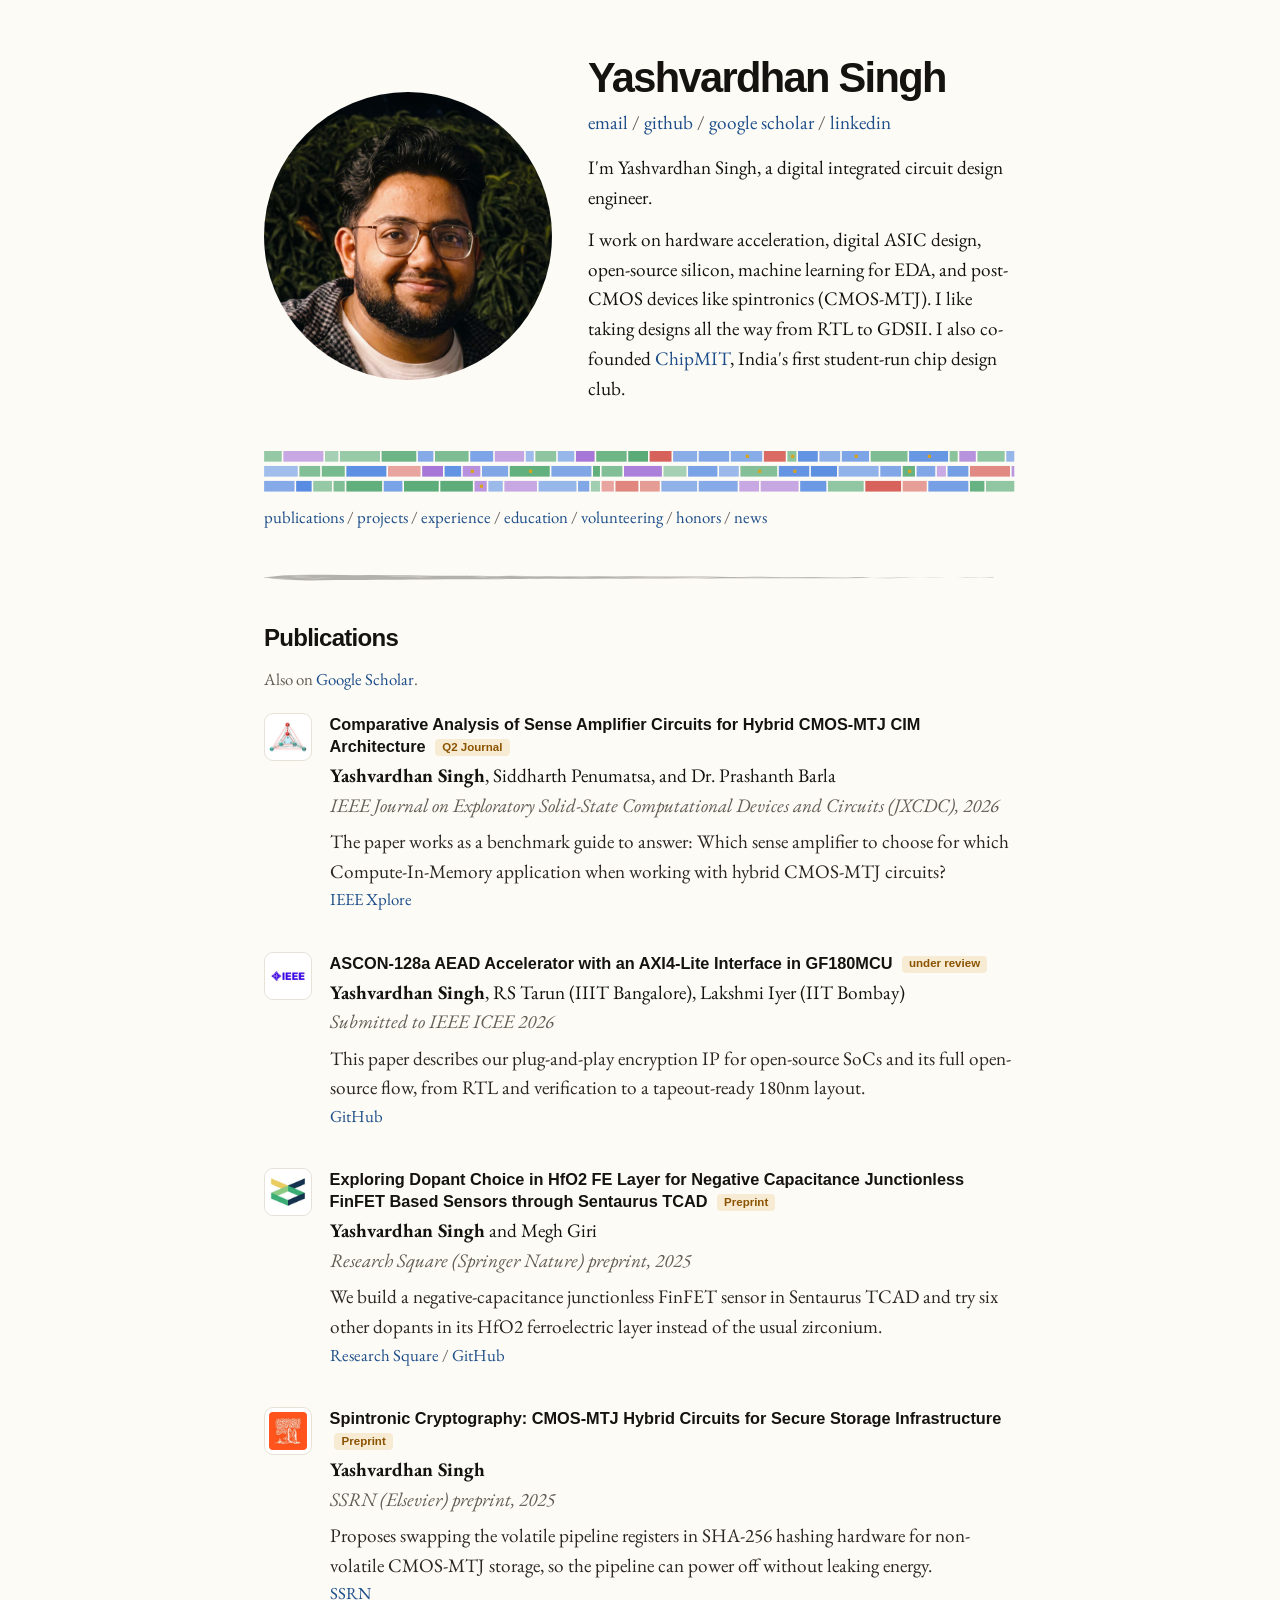
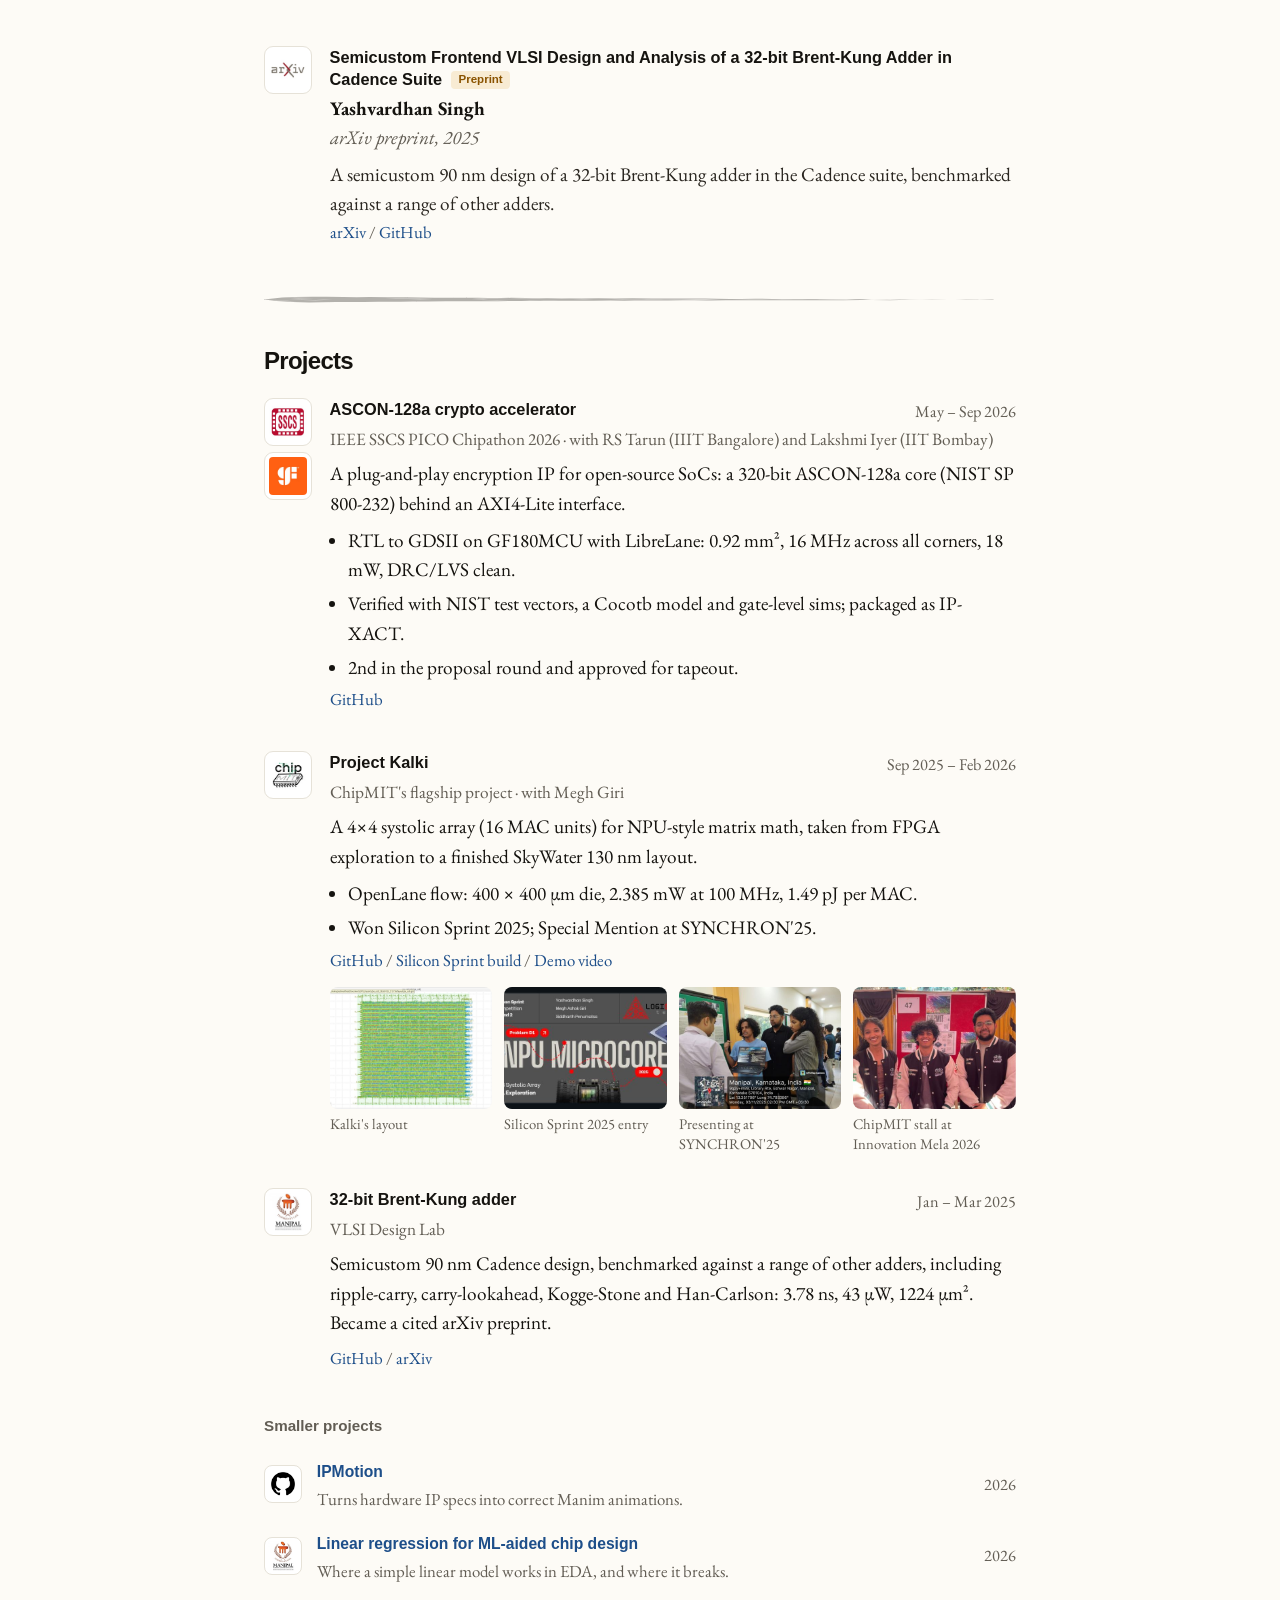
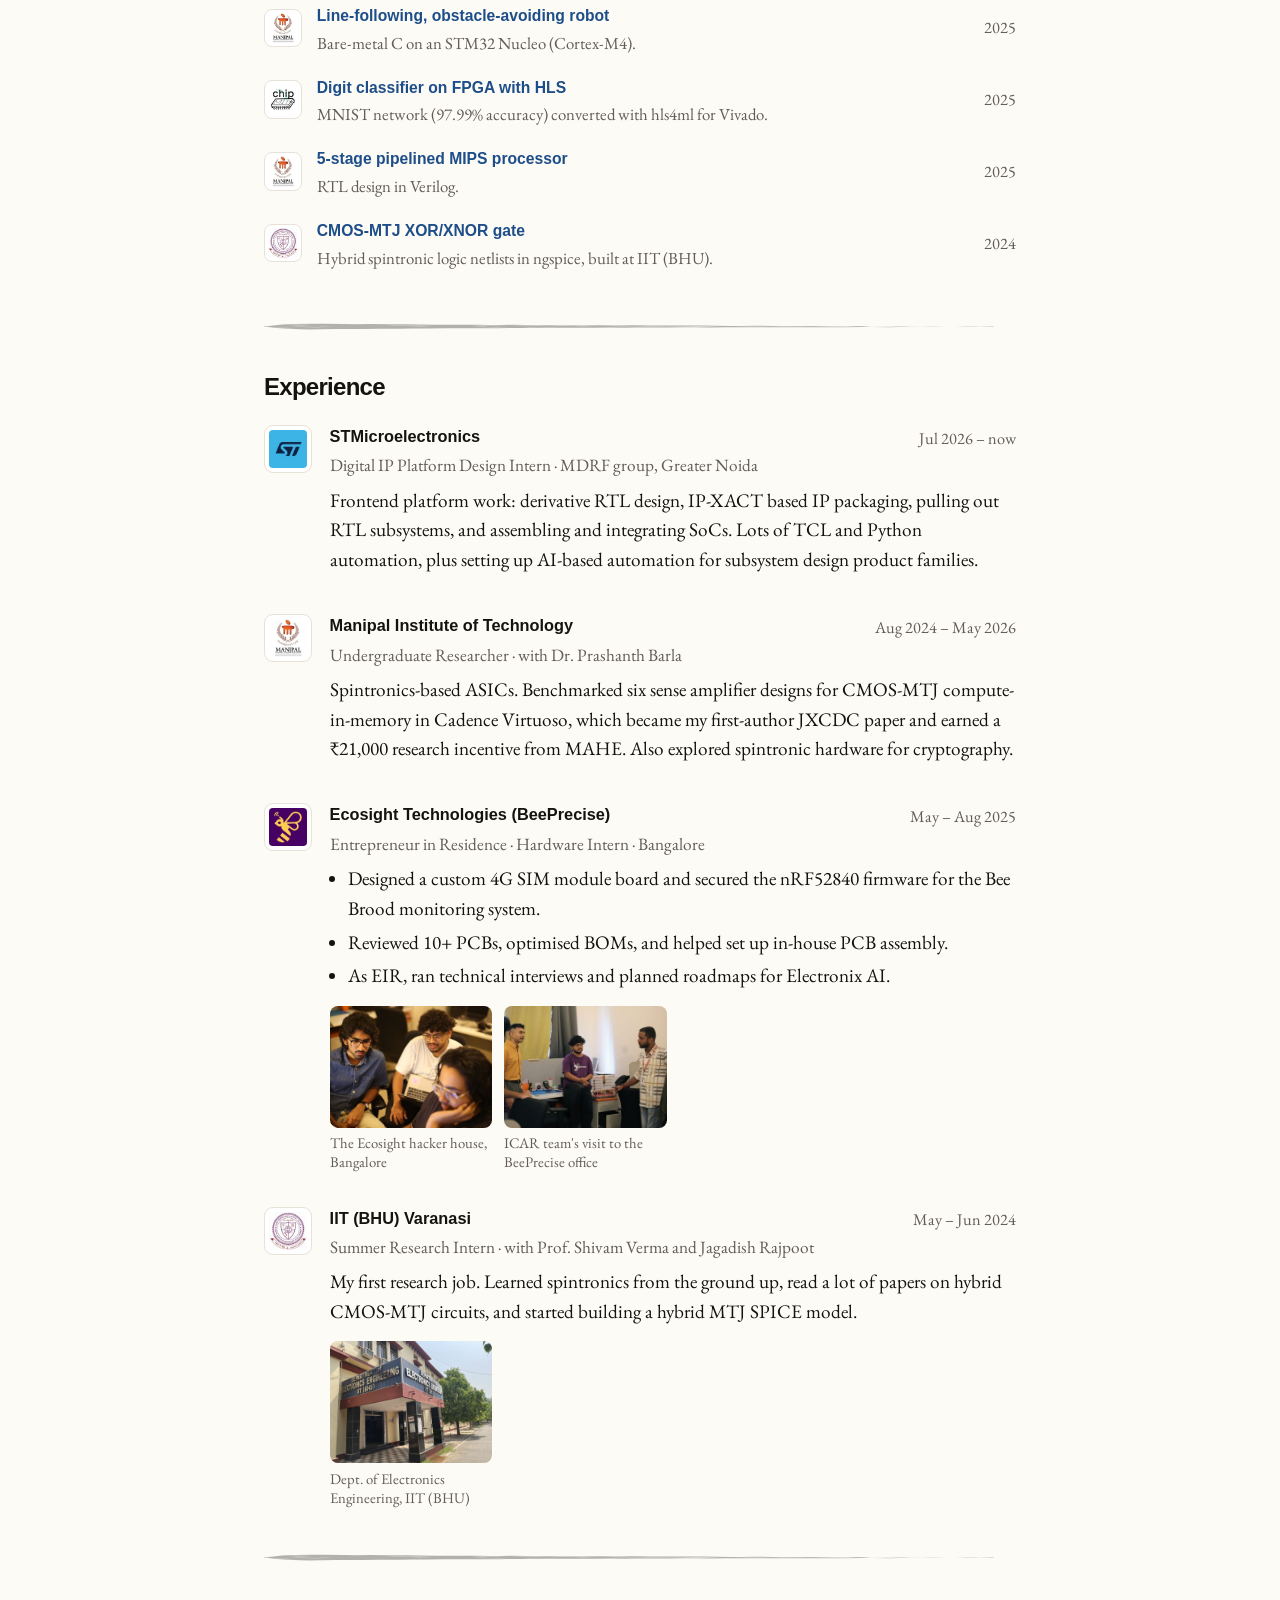
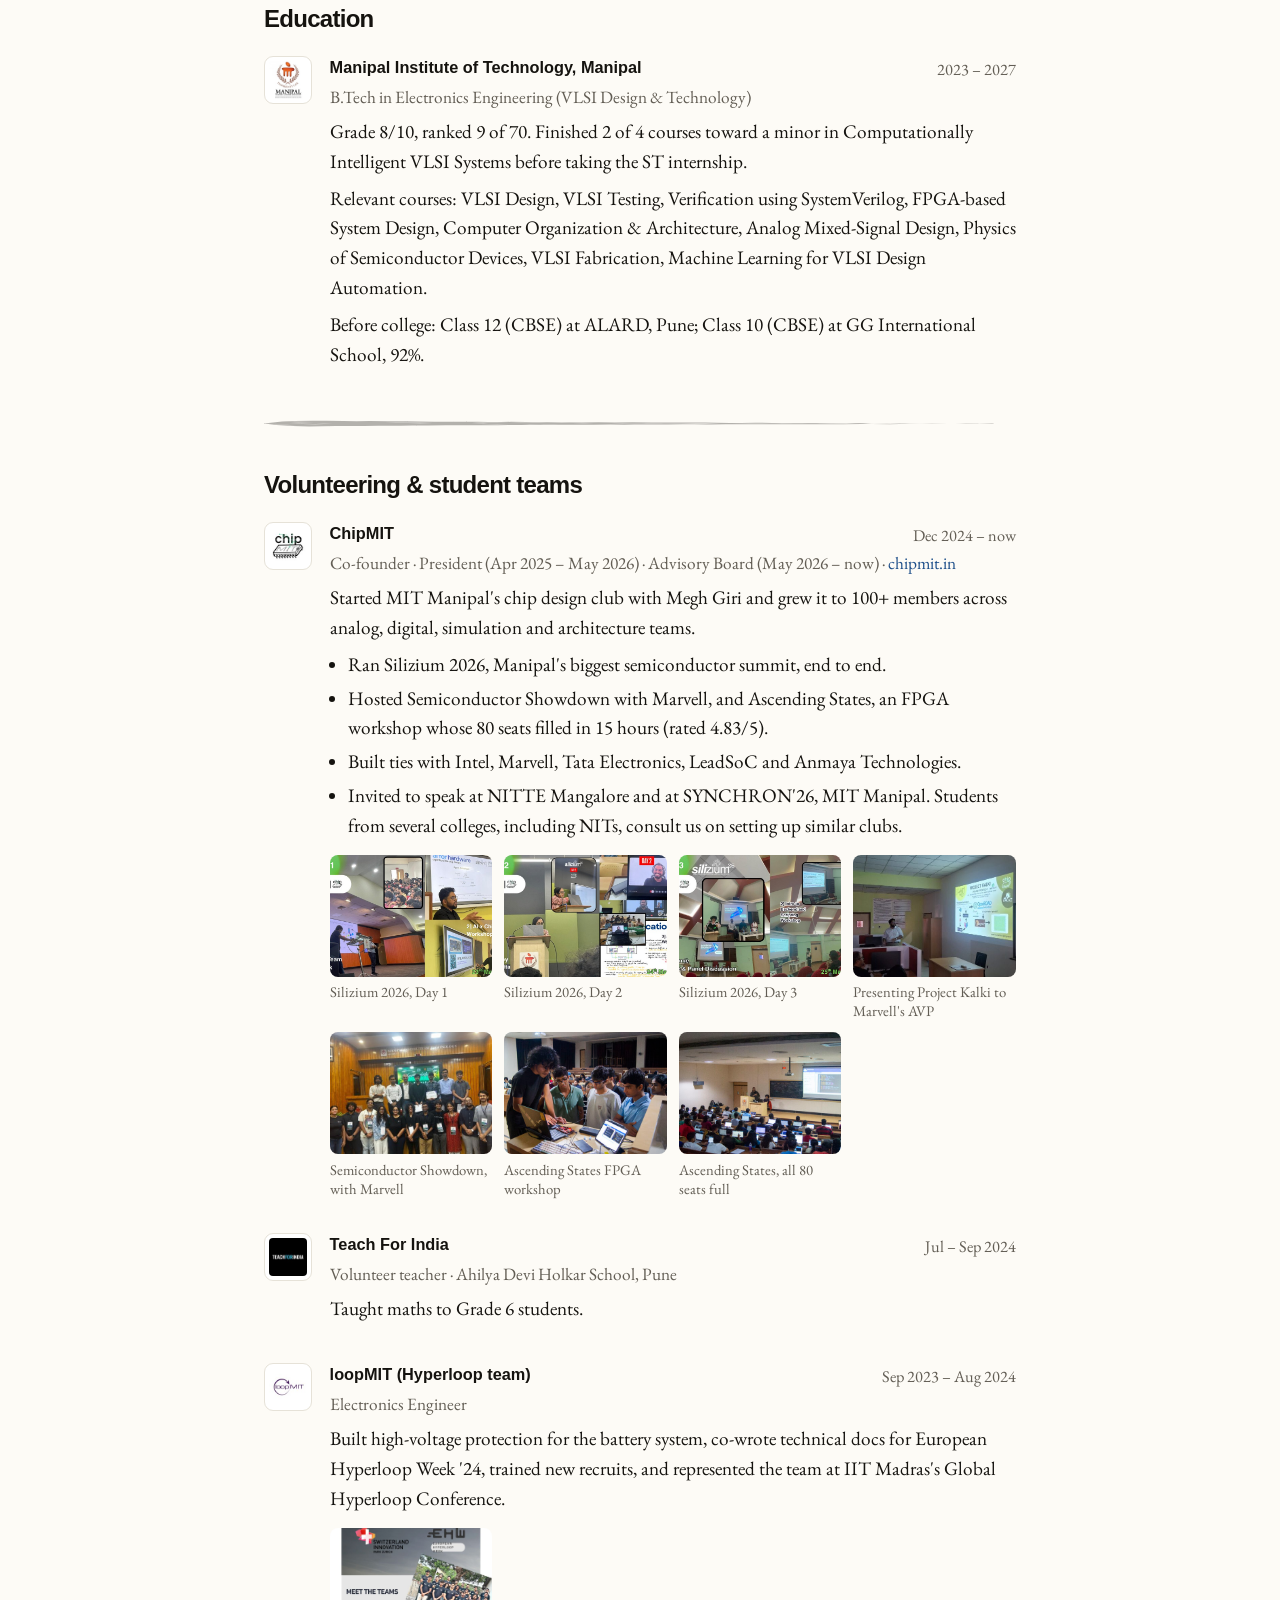
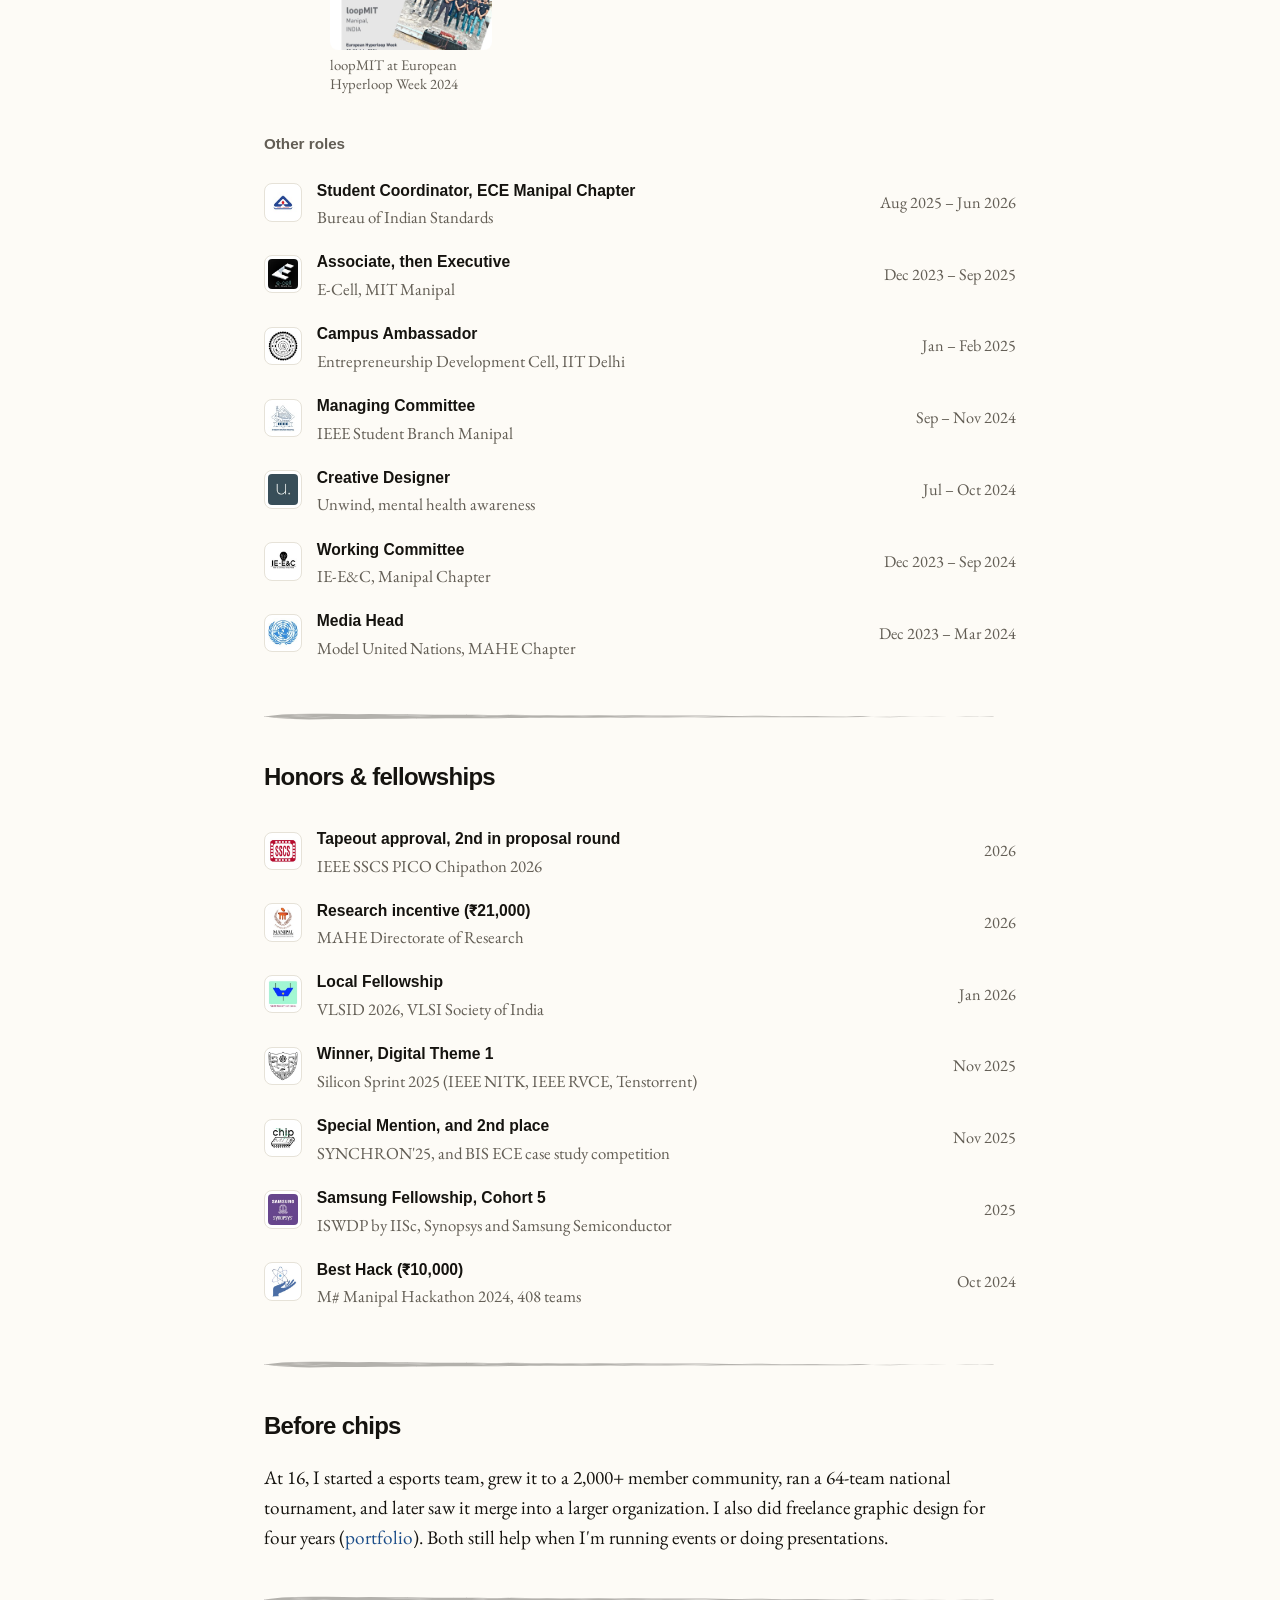
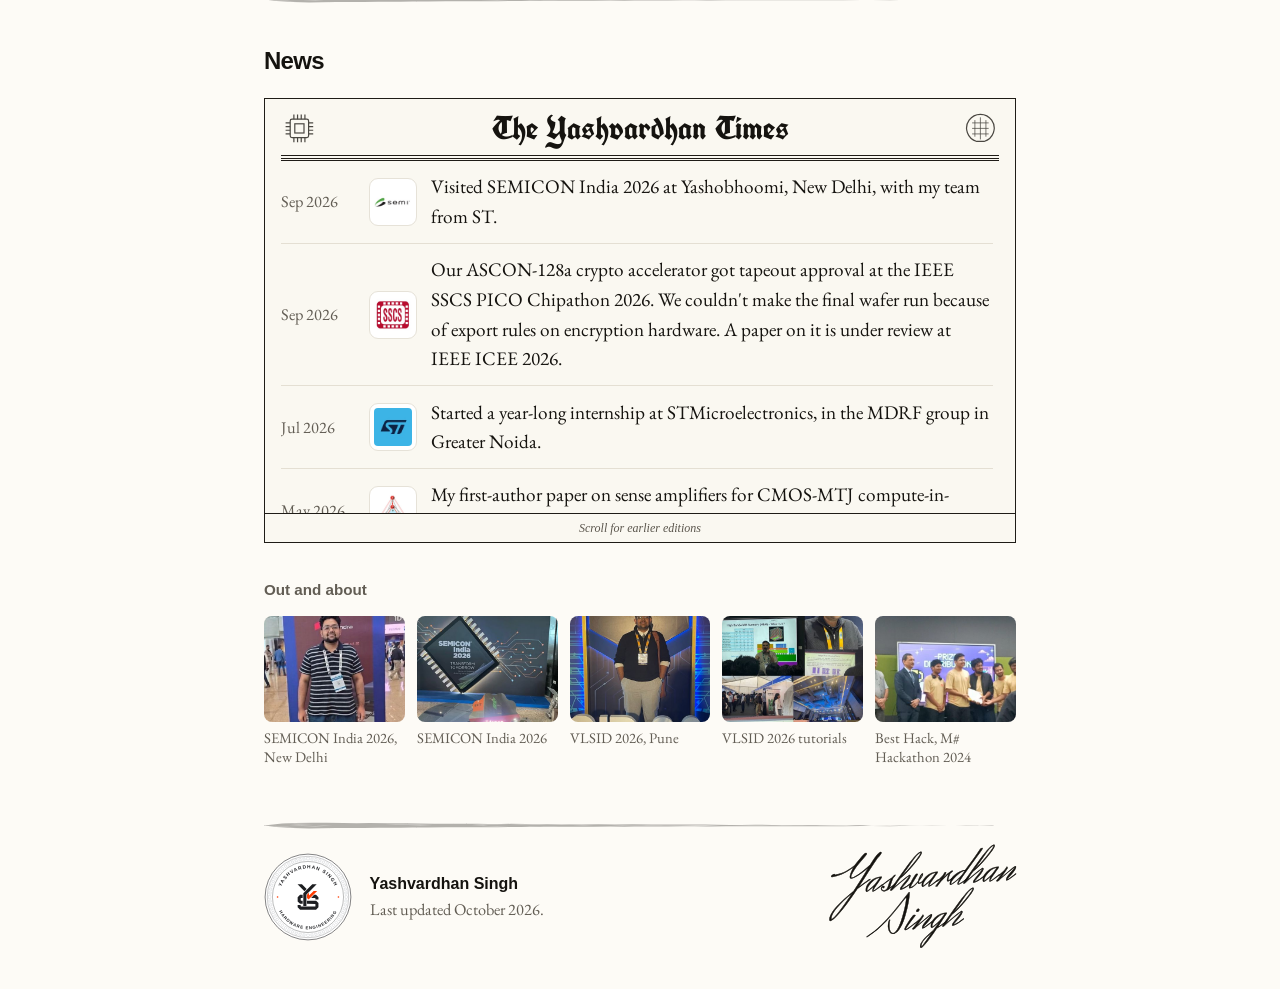
==== commit 8b3a6a54: "Rebuild page (website editor)" ====
--- a/index.html
+++ b/index.html
@@ -250,7 +250,7 @@
 
 <section id="before">
 <h2>Before chips</h2>
-<p>At 16 I started a esports team, grew it to a 2,000+ member community, ran a 64-team national tournament, and later saw it merge into a larger organization. I also did freelance graphic design for four years (<a href="https://www.behance.net/zmagnus">portfolio</a>). Both still help when I'm running events or doing presentations.</p>
+<p>At 16, I started a esports team, grew it to a 2,000+ member community, ran a 64-team national tournament, and later saw it merge into a larger organization. I also did freelance graphic design for four years (<a href="https://www.behance.net/zmagnus">portfolio</a>). Both still help when I'm running events or doing presentations.</p>
 </section>
 
 <section id="news">
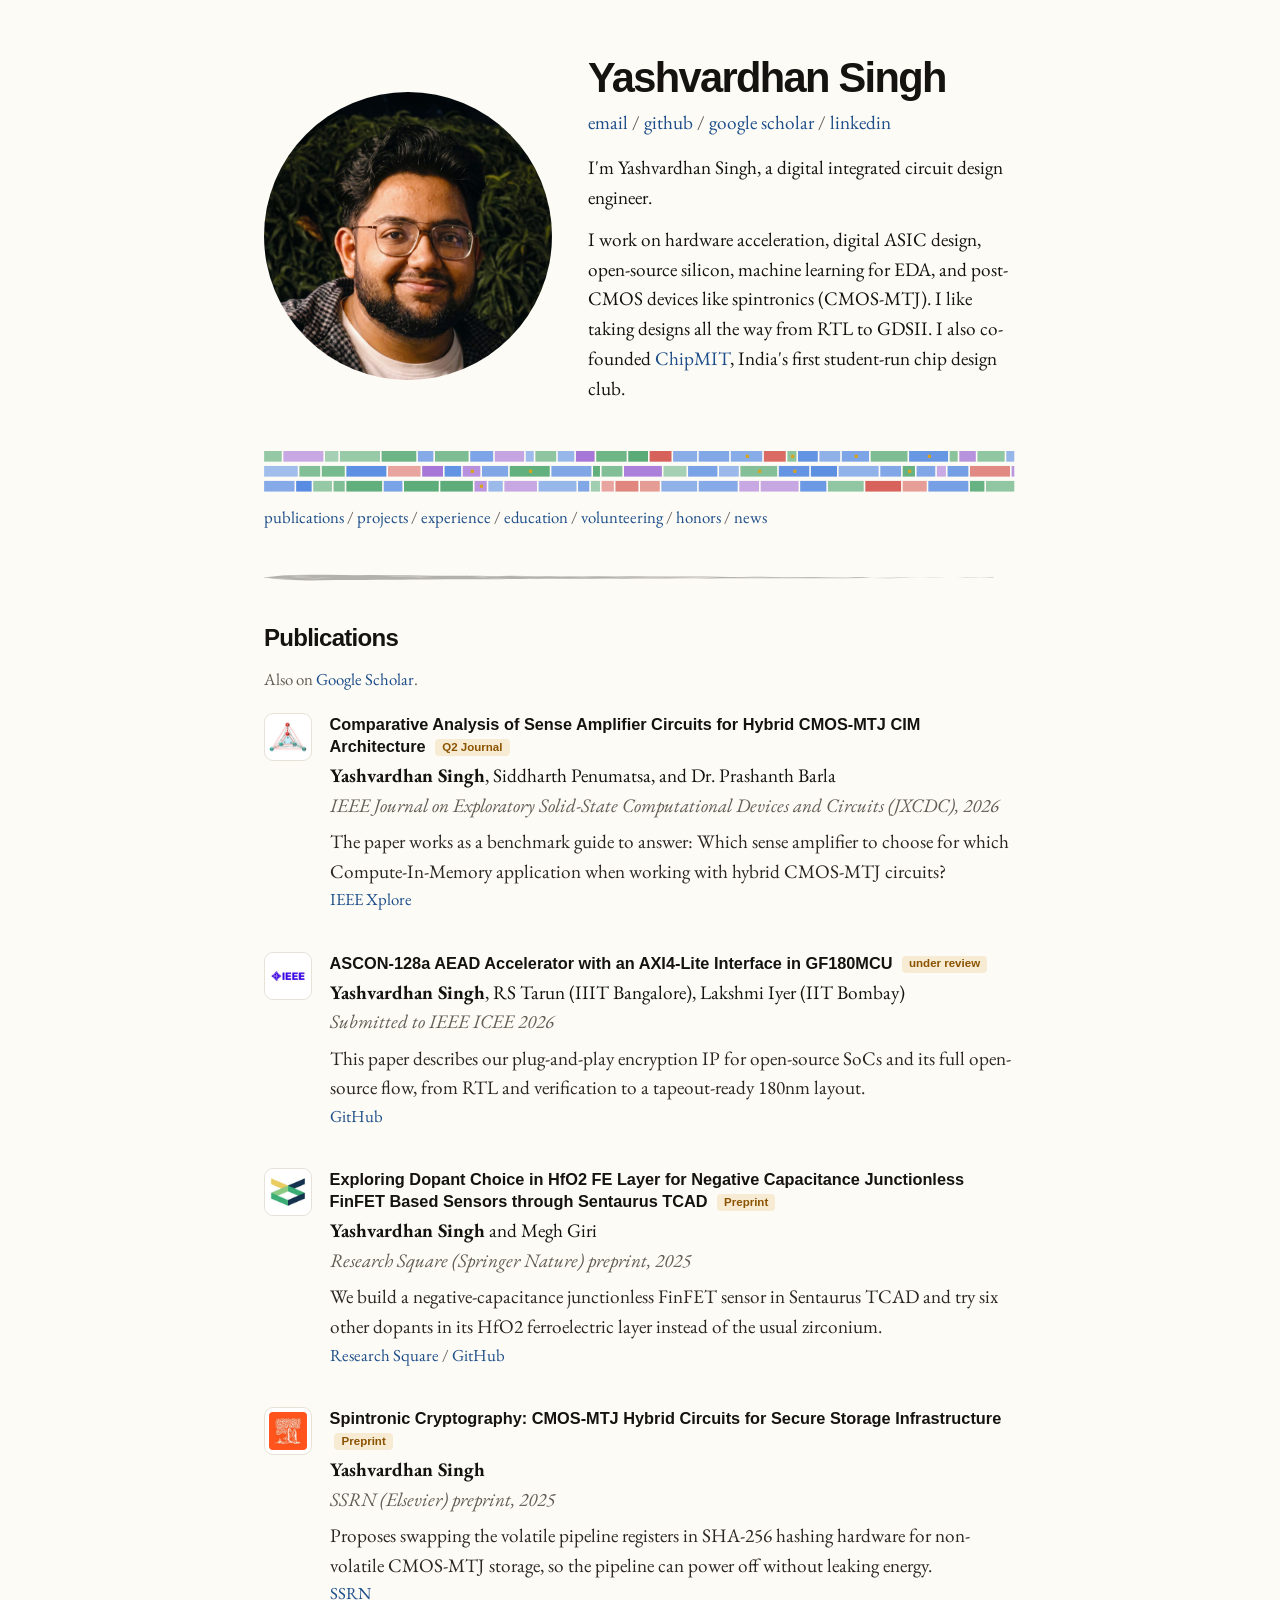
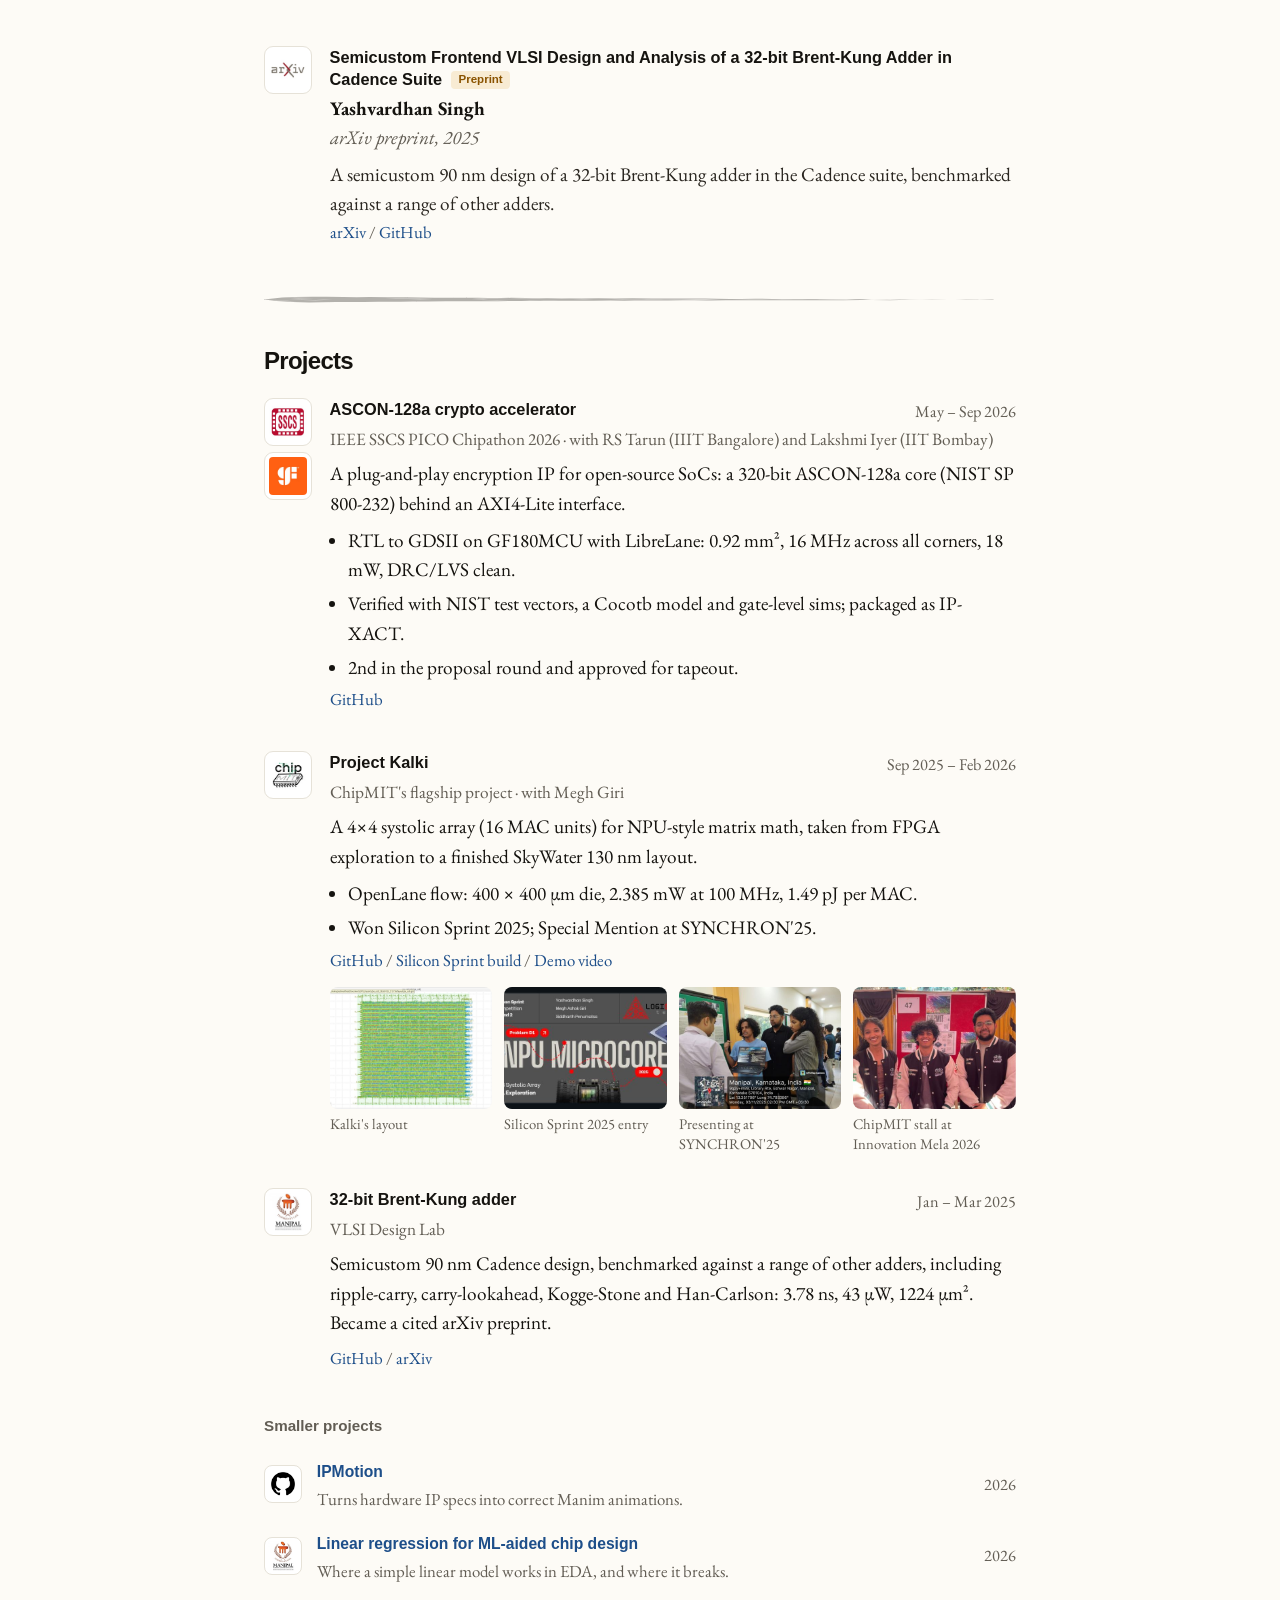
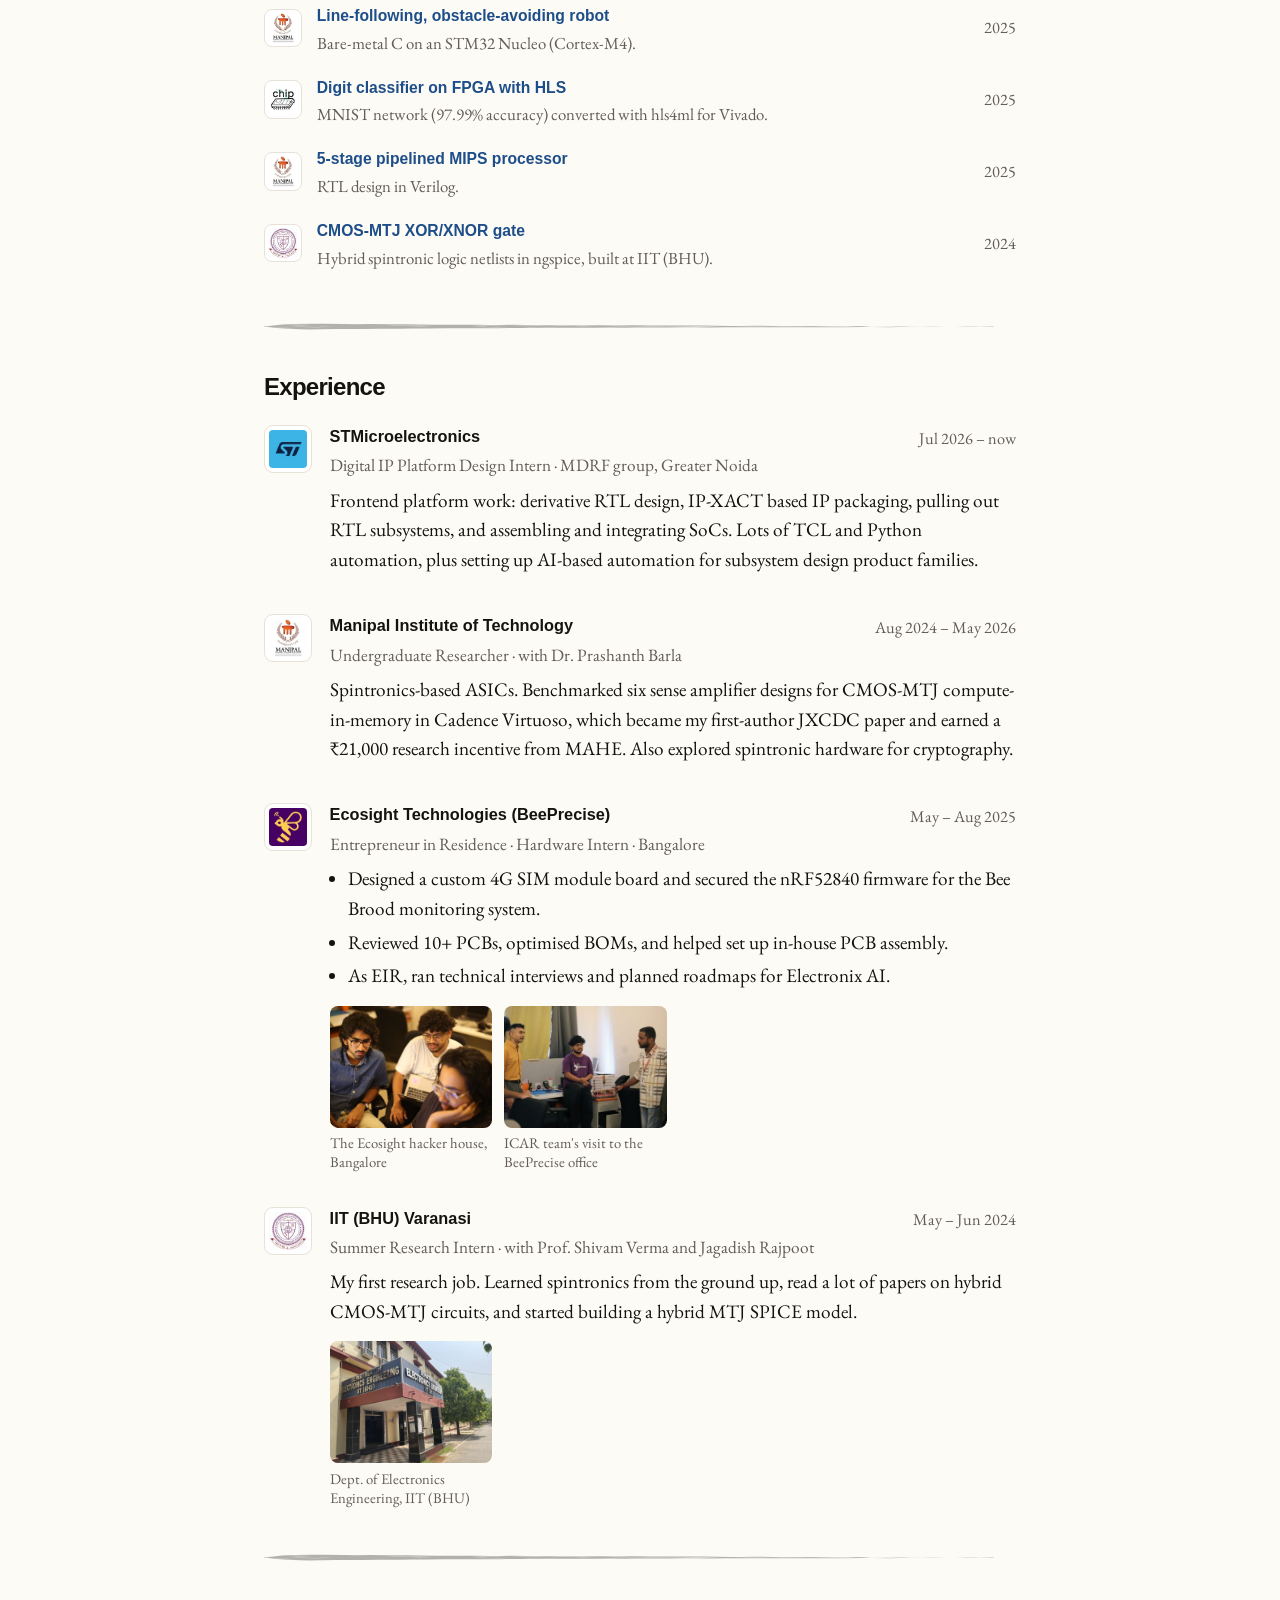
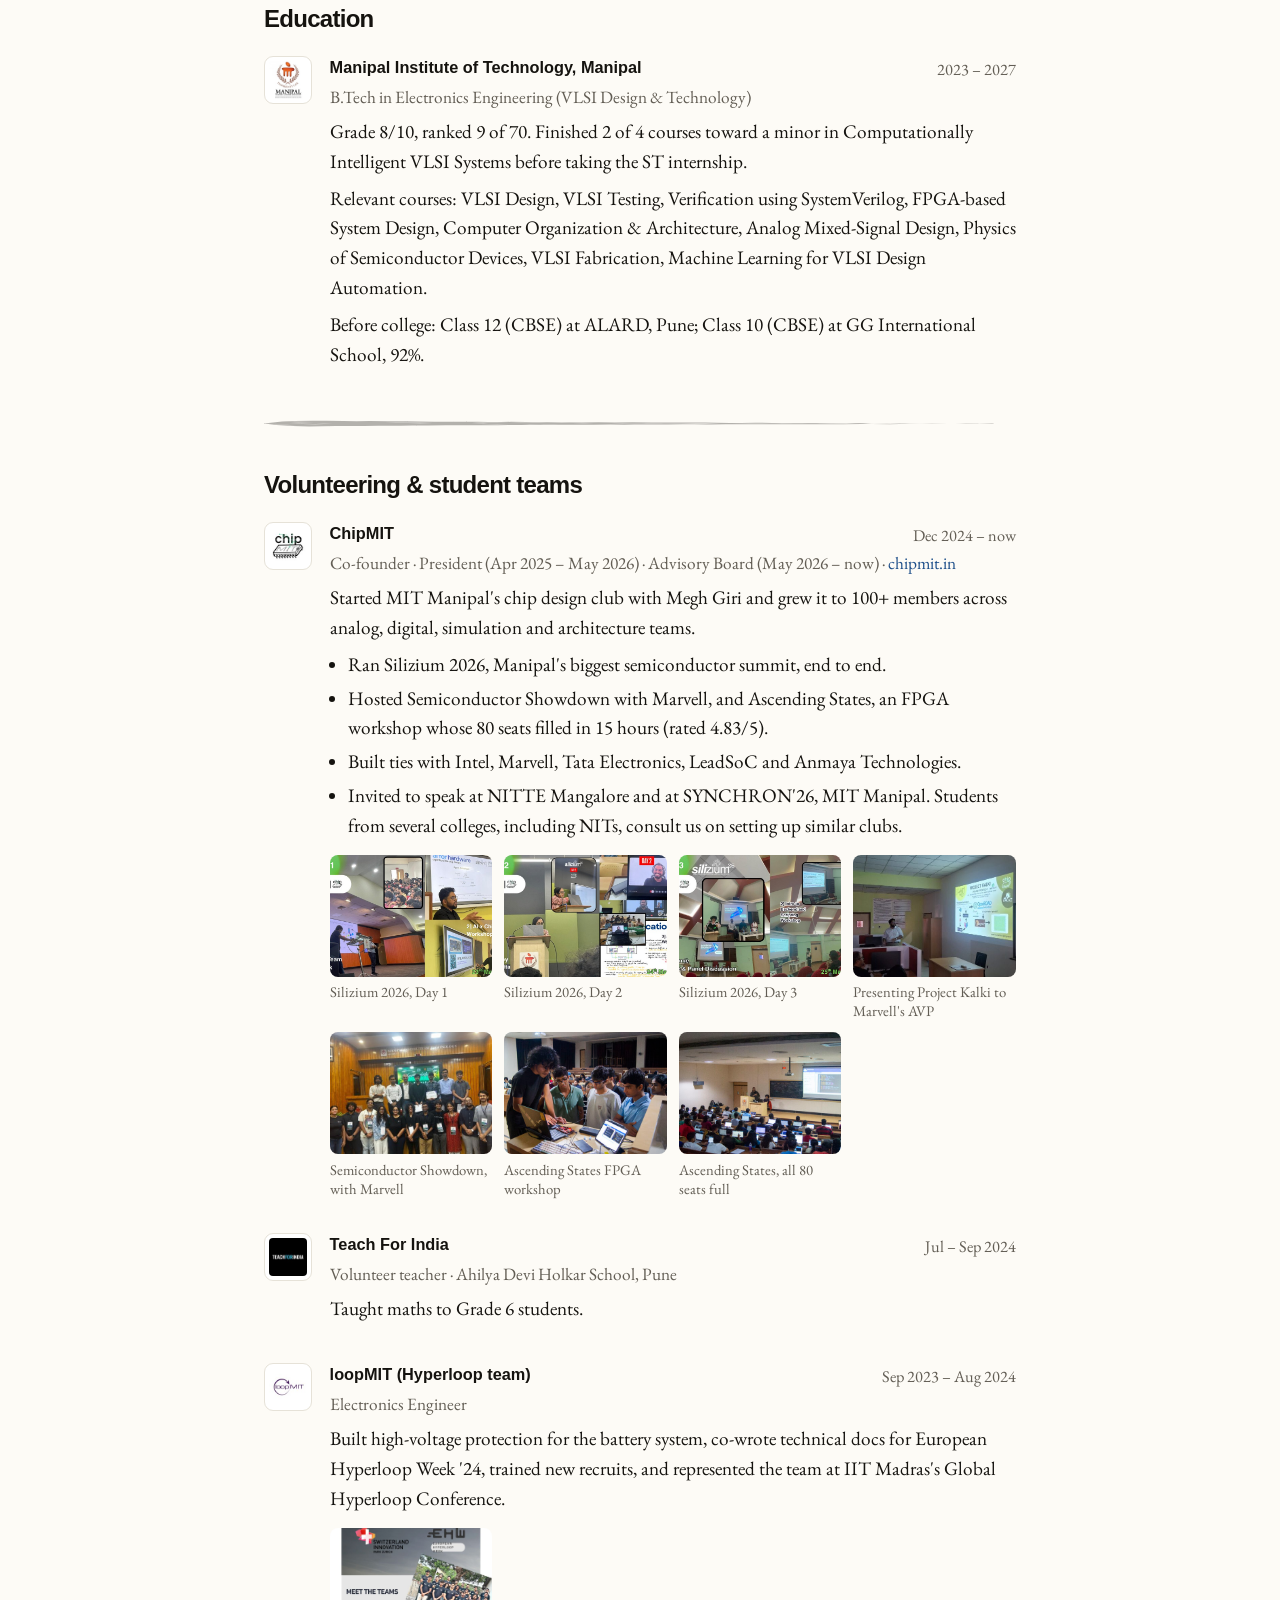
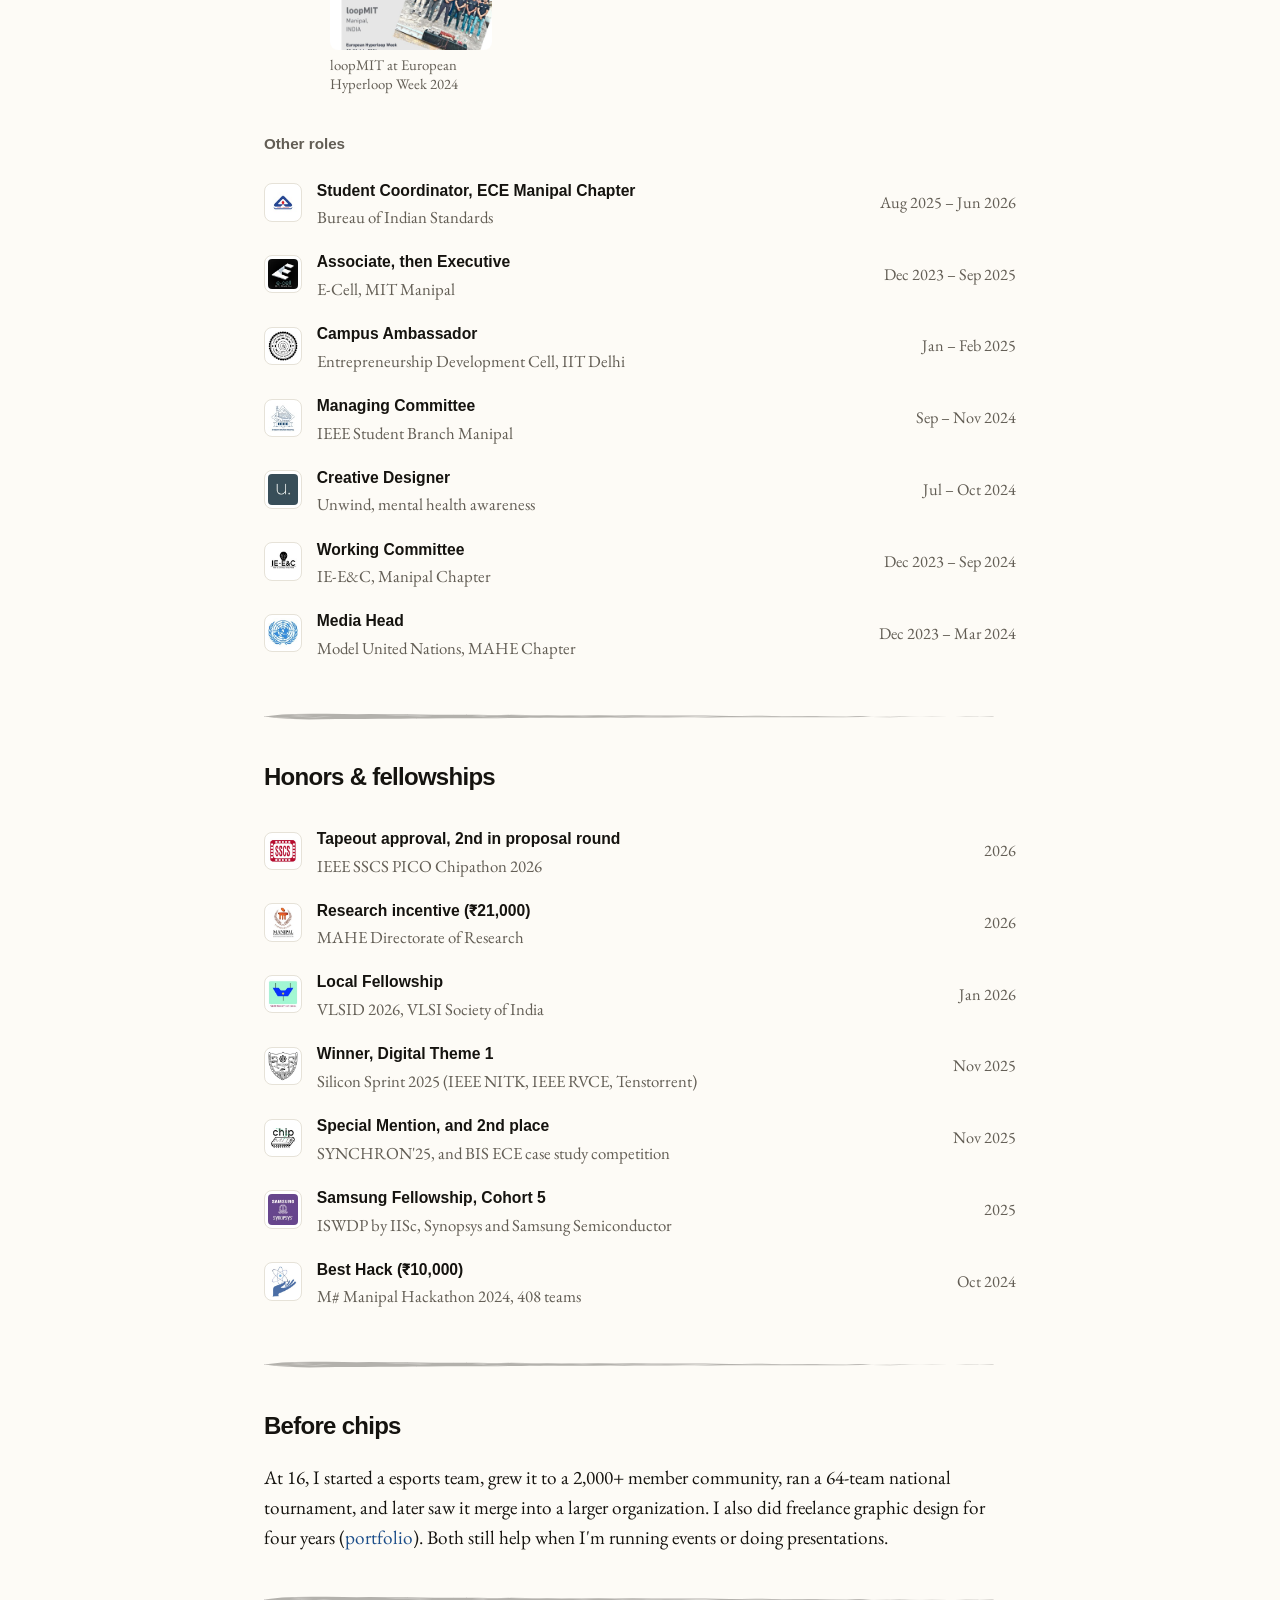
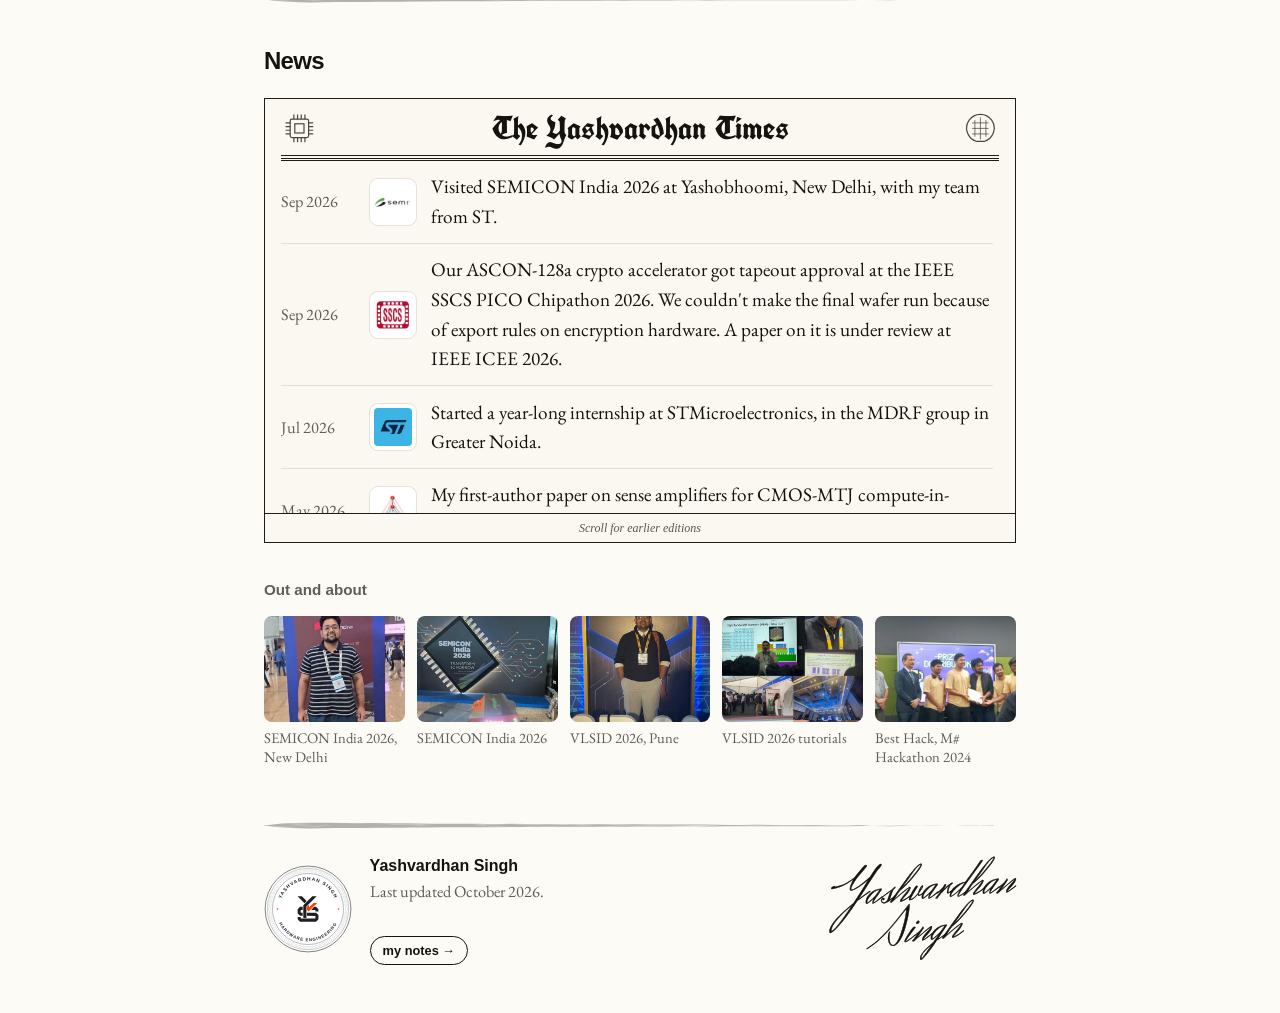
==== commit e14a8fd4: "Add notes page (sidebar, graph, reader) and notes editor" ====
--- a/index.html
+++ b/index.html
@@ -285,9 +285,10 @@
 <div class="photoblock"><h4>Out and about</h4><div class="gallery"><figure data-p="photos/semicon-1.jpg"><figcaption>SEMICON India 2026, New Delhi</figcaption></figure><figure data-p="photos/semicon-2.jpg"><figcaption>SEMICON India 2026</figcaption></figure><figure data-p="photos/vlsid-1.jpg"><figcaption>VLSID 2026, Pune</figcaption></figure><figure data-p="photos/vlsid-2.jpg"><figcaption>VLSID 2026 tutorials</figcaption></figure><figure data-p="photos/mhash-1.jpg"><figcaption>Best Hack, M# Hackathon 2024</figcaption></figure></div></div>
 </section>
 
-<footer><svg class="badge" xmlns="http://www.w3.org/2000/svg" viewBox="0 0 240 240" role="img" aria-label="Yashvardhan Singh logo"><defs><path id="ys-top" d="M42 120A78 78 0 0 1 198 120"/><path id="ys-bot" d="M32 120A88 88 0 0 0 208 120"/></defs><circle cx="120" cy="120" r="117" fill="#fff" stroke="#1E1F22" stroke-width="1.5"/><circle cx="120" cy="120" r="111" fill="none" stroke="#1E1F22" stroke-width="0.6"/><g fill="none" stroke="#9AA0A8" stroke-width="0.6"><rect x="-3" y="-3" width="6" height="6" transform="rotate(0 120 120) translate(120 16)"/><rect x="-3" y="-3" width="6" height="6" transform="rotate(6 120 120) translate(120 16)"/><rect x="-3" y="-3" width="6" height="6" transform="rotate(12 120 120) translate(120 16)"/><rect x="-3" y="-3" width="6" height="6" transform="rotate(18 120 120) translate(120 16)"/><rect x="-3" y="-3" width="6" height="6" transform="rotate(24 120 120) translate(120 16)"/><rect x="-3" y="-3" width="6" height="6" transform="rotate(30 120 120) translate(120 16)"/><rect x="-3" y="-3" width="6" height="6" transform="rotate(36 120 120) translate(120 16)"/><rect x="-3" y="-3" width="6" height="6" transform="rotate(42 120 120) translate(120 16)"/><rect x="-3" y="-3" width="6" height="6" transform="rotate(48 120 120) translate(120 16)"/><rect x="-3" y="-3" width="6" height="6" transform="rotate(54 120 120) translate(120 16)"/><rect x="-3" y="-3" width="6" height="6" transform="rotate(60 120 120) translate(120 16)"/><rect x="-3" y="-3" width="6" height="6" transform="rotate(66 120 120) translate(120 16)"/><rect x="-3" y="-3" width="6" height="6" transform="rotate(72 120 120) translate(120 16)"/><rect x="-3" y="-3" width="6" height="6" transform="rotate(78 120 120) translate(120 16)"/><rect x="-3" y="-3" width="6" height="6" transform="rotate(84 120 120) translate(120 16)"/><rect x="-3" y="-3" width="6" height="6" transform="rotate(90 120 120) translate(120 16)"/><rect x="-3" y="-3" width="6" height="6" transform="rotate(96 120 120) translate(120 16)"/><rect x="-3" y="-3" width="6" height="6" transform="rotate(102 120 120) translate(120 16)"/><rect x="-3" y="-3" width="6" height="6" transform="rotate(108 120 120) translate(120 16)"/><rect x="-3" y="-3" width="6" height="6" transform="rotate(114 120 120) translate(120 16)"/><rect x="-3" y="-3" width="6" height="6" transform="rotate(120 120 120) translate(120 16)"/><rect x="-3" y="-3" width="6" height="6" transform="rotate(126 120 120) translate(120 16)"/><rect x="-3" y="-3" width="6" height="6" transform="rotate(132 120 120) translate(120 16)"/><rect x="-3" y="-3" width="6" height="6" transform="rotate(138 120 120) translate(120 16)"/><rect x="-3" y="-3" width="6" height="6" transform="rotate(144 120 120) translate(120 16)"/><rect x="-3" y="-3" width="6" height="6" transform="rotate(150 120 120) translate(120 16)"/><rect x="-3" y="-3" width="6" height="6" transform="rotate(156 120 120) translate(120 16)"/><rect x="-3" y="-3" width="6" height="6" transform="rotate(162 120 120) translate(120 16)"/><rect x="-3" y="-3" width="6" height="6" transform="rotate(168 120 120) translate(120 16)"/><rect x="-3" y="-3" width="6" height="6" transform="rotate(174 120 120) translate(120 16)"/><rect x="-3" y="-3" width="6" height="6" transform="rotate(180 120 120) translate(120 16)"/><rect x="-3" y="-3" width="6" height="6" transform="rotate(186 120 120) translate(120 16)"/><rect x="-3" y="-3" width="6" height="6" transform="rotate(192 120 120) translate(120 16)"/><rect x="-3" y="-3" width="6" height="6" transform="rotate(198 120 120) translate(120 16)"/><rect x="-3" y="-3" width="6" height="6" transform="rotate(204 120 120) translate(120 16)"/><rect x="-3" y="-3" width="6" height="6" transform="rotate(210 120 120) translate(120 16)"/><rect x="-3" y="-3" width="6" height="6" transform="rotate(216 120 120) translate(120 16)"/><rect x="-3" y="-3" width="6" height="6" transform="rotate(222 120 120) translate(120 16)"/><rect x="-3" y="-3" width="6" height="6" transform="rotate(228 120 120) translate(120 16)"/><rect x="-3" y="-3" width="6" height="6" transform="rotate(234 120 120) translate(120 16)"/><rect x="-3" y="-3" width="6" height="6" transform="rotate(240 120 120) translate(120 16)"/><rect x="-3" y="-3" width="6" height="6" transform="rotate(246 120 120) translate(120 16)"/><rect x="-3" y="-3" width="6" height="6" transform="rotate(252 120 120) translate(120 16)"/><rect x="-3" y="-3" width="6" height="6" transform="rotate(258 120 120) translate(120 16)"/><rect x="-3" y="-3" width="6" height="6" transform="rotate(264 120 120) translate(120 16)"/><rect x="-3" y="-3" width="6" height="6" transform="rotate(270 120 120) translate(120 16)"/><rect x="-3" y="-3" width="6" height="6" transform="rotate(276 120 120) translate(120 16)"/><rect x="-3" y="-3" width="6" height="6" transform="rotate(282 120 120) translate(120 16)"/><rect x="-3" y="-3" width="6" height="6" transform="rotate(288 120 120) translate(120 16)"/><rect x="-3" y="-3" width="6" height="6" transform="rotate(294 120 120) translate(120 16)"/><rect x="-3" y="-3" width="6" height="6" transform="rotate(300 120 120) translate(120 16)"/><rect x="-3" y="-3" width="6" height="6" transform="rotate(306 120 120) translate(120 16)"/><rect x="-3" y="-3" width="6" height="6" transform="rotate(312 120 120) translate(120 16)"/><rect x="-3" y="-3" width="6" height="6" transform="rotate(318 120 120) translate(120 16)"/><rect x="-3" y="-3" width="6" height="6" transform="rotate(324 120 120) translate(120 16)"/><rect x="-3" y="-3" width="6" height="6" transform="rotate(330 120 120) translate(120 16)"/><rect x="-3" y="-3" width="6" height="6" transform="rotate(336 120 120) translate(120 16)"/><rect x="-3" y="-3" width="6" height="6" transform="rotate(342 120 120) translate(120 16)"/><rect x="-3" y="-3" width="6" height="6" transform="rotate(348 120 120) translate(120 16)"/><rect x="-3" y="-3" width="6" height="6" transform="rotate(354 120 120) translate(120 16)"/></g><circle cx="120" cy="120" r="97" fill="none" stroke="#1E1F22" stroke-width="0.8"/><g font-family="Helvetica Neue, Helvetica, Arial, sans-serif" font-weight="700" fill="#1E1F22" text-anchor="middle"><text font-size="13" letter-spacing="2.6"><textPath href="#ys-top" startOffset="50%">YASHVARDHAN SINGH</textPath></text><text font-size="11.5" letter-spacing="2.2"><textPath href="#ys-bot" startOffset="50%">HARDWARE ENGINEERING</textPath></text></g><circle cx="37" cy="120" r="2.2" fill="#FF3B00"/><circle cx="203" cy="120" r="2.2" fill="#FF3B00"/><g transform="translate(91.5 85.25) scale(0.57)"><path fill="#1E1F22" d="M0.5 99 0.5 110.5 12 122 88.5 122 100 110.5 100 90 89 79 45 79 45 93.5 84 94 85.5 95.5 85.5 105 85 106 83 107 17.5 107 15 105 15 99ZM65 65.5 83.5 65.5 85.5 67.5 85.5 73.5 100 73.5 100 62 88.5 50.5 79.5 50.5ZM24.5 50.5 12 50.5 0.5 62.5 0.5 82 12 93.5 24.5 93.5 24.5 79 17.5 79 15 76.5 15.5 66 17 65.5 24.5 65.5ZM91.5 0 70.5 0 27.5 43 27.5 104 42.5 104 42.5 49.5ZM0 0 33 33.5 43.5 23 21 0Z"/><path fill="#FF3B00" d="M94 32 77 32 55 53.5 54.5 41 45 50.5 45.5 66 52.5 73.5Z"/></g></svg><div><a class="admin-link" href="admin.html">Yashvardhan Singh</a><br>Last updated October 2026.</div><p class="sig" role="img" aria-label="Signature: Yashvardhan Singh"><span>Yashvardhan</span><span>Singh</span></p></footer>
+<footer><svg class="badge" xmlns="http://www.w3.org/2000/svg" viewBox="0 0 240 240" role="img" aria-label="Yashvardhan Singh logo"><defs><path id="ys-top" d="M42 120A78 78 0 0 1 198 120"/><path id="ys-bot" d="M32 120A88 88 0 0 0 208 120"/></defs><circle cx="120" cy="120" r="117" fill="#fff" stroke="#1E1F22" stroke-width="1.5"/><circle cx="120" cy="120" r="111" fill="none" stroke="#1E1F22" stroke-width="0.6"/><g fill="none" stroke="#9AA0A8" stroke-width="0.6"><rect x="-3" y="-3" width="6" height="6" transform="rotate(0 120 120) translate(120 16)"/><rect x="-3" y="-3" width="6" height="6" transform="rotate(6 120 120) translate(120 16)"/><rect x="-3" y="-3" width="6" height="6" transform="rotate(12 120 120) translate(120 16)"/><rect x="-3" y="-3" width="6" height="6" transform="rotate(18 120 120) translate(120 16)"/><rect x="-3" y="-3" width="6" height="6" transform="rotate(24 120 120) translate(120 16)"/><rect x="-3" y="-3" width="6" height="6" transform="rotate(30 120 120) translate(120 16)"/><rect x="-3" y="-3" width="6" height="6" transform="rotate(36 120 120) translate(120 16)"/><rect x="-3" y="-3" width="6" height="6" transform="rotate(42 120 120) translate(120 16)"/><rect x="-3" y="-3" width="6" height="6" transform="rotate(48 120 120) translate(120 16)"/><rect x="-3" y="-3" width="6" height="6" transform="rotate(54 120 120) translate(120 16)"/><rect x="-3" y="-3" width="6" height="6" transform="rotate(60 120 120) translate(120 16)"/><rect x="-3" y="-3" width="6" height="6" transform="rotate(66 120 120) translate(120 16)"/><rect x="-3" y="-3" width="6" height="6" transform="rotate(72 120 120) translate(120 16)"/><rect x="-3" y="-3" width="6" height="6" transform="rotate(78 120 120) translate(120 16)"/><rect x="-3" y="-3" width="6" height="6" transform="rotate(84 120 120) translate(120 16)"/><rect x="-3" y="-3" width="6" height="6" transform="rotate(90 120 120) translate(120 16)"/><rect x="-3" y="-3" width="6" height="6" transform="rotate(96 120 120) translate(120 16)"/><rect x="-3" y="-3" width="6" height="6" transform="rotate(102 120 120) translate(120 16)"/><rect x="-3" y="-3" width="6" height="6" transform="rotate(108 120 120) translate(120 16)"/><rect x="-3" y="-3" width="6" height="6" transform="rotate(114 120 120) translate(120 16)"/><rect x="-3" y="-3" width="6" height="6" transform="rotate(120 120 120) translate(120 16)"/><rect x="-3" y="-3" width="6" height="6" transform="rotate(126 120 120) translate(120 16)"/><rect x="-3" y="-3" width="6" height="6" transform="rotate(132 120 120) translate(120 16)"/><rect x="-3" y="-3" width="6" height="6" transform="rotate(138 120 120) translate(120 16)"/><rect x="-3" y="-3" width="6" height="6" transform="rotate(144 120 120) translate(120 16)"/><rect x="-3" y="-3" width="6" height="6" transform="rotate(150 120 120) translate(120 16)"/><rect x="-3" y="-3" width="6" height="6" transform="rotate(156 120 120) translate(120 16)"/><rect x="-3" y="-3" width="6" height="6" transform="rotate(162 120 120) translate(120 16)"/><rect x="-3" y="-3" width="6" height="6" transform="rotate(168 120 120) translate(120 16)"/><rect x="-3" y="-3" width="6" height="6" transform="rotate(174 120 120) translate(120 16)"/><rect x="-3" y="-3" width="6" height="6" transform="rotate(180 120 120) translate(120 16)"/><rect x="-3" y="-3" width="6" height="6" transform="rotate(186 120 120) translate(120 16)"/><rect x="-3" y="-3" width="6" height="6" transform="rotate(192 120 120) translate(120 16)"/><rect x="-3" y="-3" width="6" height="6" transform="rotate(198 120 120) translate(120 16)"/><rect x="-3" y="-3" width="6" height="6" transform="rotate(204 120 120) translate(120 16)"/><rect x="-3" y="-3" width="6" height="6" transform="rotate(210 120 120) translate(120 16)"/><rect x="-3" y="-3" width="6" height="6" transform="rotate(216 120 120) translate(120 16)"/><rect x="-3" y="-3" width="6" height="6" transform="rotate(222 120 120) translate(120 16)"/><rect x="-3" y="-3" width="6" height="6" transform="rotate(228 120 120) translate(120 16)"/><rect x="-3" y="-3" width="6" height="6" transform="rotate(234 120 120) translate(120 16)"/><rect x="-3" y="-3" width="6" height="6" transform="rotate(240 120 120) translate(120 16)"/><rect x="-3" y="-3" width="6" height="6" transform="rotate(246 120 120) translate(120 16)"/><rect x="-3" y="-3" width="6" height="6" transform="rotate(252 120 120) translate(120 16)"/><rect x="-3" y="-3" width="6" height="6" transform="rotate(258 120 120) translate(120 16)"/><rect x="-3" y="-3" width="6" height="6" transform="rotate(264 120 120) translate(120 16)"/><rect x="-3" y="-3" width="6" height="6" transform="rotate(270 120 120) translate(120 16)"/><rect x="-3" y="-3" width="6" height="6" transform="rotate(276 120 120) translate(120 16)"/><rect x="-3" y="-3" width="6" height="6" transform="rotate(282 120 120) translate(120 16)"/><rect x="-3" y="-3" width="6" height="6" transform="rotate(288 120 120) translate(120 16)"/><rect x="-3" y="-3" width="6" height="6" transform="rotate(294 120 120) translate(120 16)"/><rect x="-3" y="-3" width="6" height="6" transform="rotate(300 120 120) translate(120 16)"/><rect x="-3" y="-3" width="6" height="6" transform="rotate(306 120 120) translate(120 16)"/><rect x="-3" y="-3" width="6" height="6" transform="rotate(312 120 120) translate(120 16)"/><rect x="-3" y="-3" width="6" height="6" transform="rotate(318 120 120) translate(120 16)"/><rect x="-3" y="-3" width="6" height="6" transform="rotate(324 120 120) translate(120 16)"/><rect x="-3" y="-3" width="6" height="6" transform="rotate(330 120 120) translate(120 16)"/><rect x="-3" y="-3" width="6" height="6" transform="rotate(336 120 120) translate(120 16)"/><rect x="-3" y="-3" width="6" height="6" transform="rotate(342 120 120) translate(120 16)"/><rect x="-3" y="-3" width="6" height="6" transform="rotate(348 120 120) translate(120 16)"/><rect x="-3" y="-3" width="6" height="6" transform="rotate(354 120 120) translate(120 16)"/></g><circle cx="120" cy="120" r="97" fill="none" stroke="#1E1F22" stroke-width="0.8"/><g font-family="Helvetica Neue, Helvetica, Arial, sans-serif" font-weight="700" fill="#1E1F22" text-anchor="middle"><text font-size="13" letter-spacing="2.6"><textPath href="#ys-top" startOffset="50%">YASHVARDHAN SINGH</textPath></text><text font-size="11.5" letter-spacing="2.2"><textPath href="#ys-bot" startOffset="50%">HARDWARE ENGINEERING</textPath></text></g><circle cx="37" cy="120" r="2.2" fill="#FF3B00"/><circle cx="203" cy="120" r="2.2" fill="#FF3B00"/><g transform="translate(91.5 85.25) scale(0.57)"><path fill="#1E1F22" d="M0.5 99 0.5 110.5 12 122 88.5 122 100 110.5 100 90 89 79 45 79 45 93.5 84 94 85.5 95.5 85.5 105 85 106 83 107 17.5 107 15 105 15 99ZM65 65.5 83.5 65.5 85.5 67.5 85.5 73.5 100 73.5 100 62 88.5 50.5 79.5 50.5ZM24.5 50.5 12 50.5 0.5 62.5 0.5 82 12 93.5 24.5 93.5 24.5 79 17.5 79 15 76.5 15.5 66 17 65.5 24.5 65.5ZM91.5 0 70.5 0 27.5 43 27.5 104 42.5 104 42.5 49.5ZM0 0 33 33.5 43.5 23 21 0Z"/><path fill="#FF3B00" d="M94 32 77 32 55 53.5 54.5 41 45 50.5 45.5 66 52.5 73.5Z"/></g></svg><div><a class="admin-link" href="admin.html">Yashvardhan Singh</a><br>Last updated October 2026.<br><span id="visits" data-gc="yashvardhansingh"></span><br><a class="notes-link" href="notes.html">my notes &rarr;</a></div><p class="sig" role="img" aria-label="Signature: Yashvardhan Singh"><span>Yashvardhan</span><span>Singh</span></p></footer>
 </main>
 <div class="lb" id="lb" hidden role="dialog" aria-modal="true" aria-label="Photo viewer"><span class="lb-count" id="lb-count"></span><button class="lb-close" id="lb-close" aria-label="Close">&times;</button><button class="lb-prev" id="lb-prev" aria-label="Previous photo">&lsaquo;</button><figure><img id="lb-img" alt=""><figcaption id="lb-cap"></figcaption></figure><button class="lb-next" id="lb-next" aria-label="Next photo">&rsaquo;</button></div>
 <script src="site.js"></script>
+<script data-goatcounter="https://yashvardhansingh.goatcounter.com/count" async src="https://gc.zgo.at/count.js"></script>
 </body>
 </html>
--- a/style.css
+++ b/style.css
@@ -150,3 +150,87 @@
   .lb .lb-prev, .lb .lb-next { top: auto; bottom: 1rem; transform: none; }
 }
 @media (prefers-reduced-motion: reduce) { .gallery img { transition: none; } .gallery a:hover img { transform: none; } }
+
+/* ---------- "my notes" button in the homepage footer ---------- */
+.notes-link { display: inline-block; margin-top: 0.4rem; font-family: var(--head); font-weight: 700; font-size: 0.8rem; padding: 0.25rem 0.75rem; border: 1px solid var(--ink); border-radius: 999px; color: var(--ink); }
+.notes-link:hover { background: var(--ink); color: var(--bg); text-decoration: none; }
+
+/* ---------- notes app: sidebar | graph | reading pane ---------- */
+body.nt-page { height: 100vh; overflow: hidden; }
+.nt-app { height: 100vh; display: grid; grid-template-columns: 17rem minmax(0, 0.85fr) minmax(0, 1.25fr); grid-template-rows: auto minmax(0, 1fr); grid-template-areas: "top top top" "side graph main"; }
+.nt-app.no-side { grid-template-columns: 0 minmax(0, 0.85fr) minmax(0, 1.25fr); }
+.nt-app.no-graph { grid-template-columns: 17rem 0 minmax(0, 1fr); }
+.nt-app.no-side.no-graph { grid-template-columns: 0 0 minmax(0, 1fr); }
+.nt-app.no-side .nt-side, .nt-app.no-graph .nt-gpane { display: none; }
+.nt-top { grid-area: top; display: flex; align-items: center; gap: 0.7rem; padding: 0.65rem 1.1rem; border-bottom: 1px solid var(--rule); background: var(--bg); }
+.nt-home { font-family: var(--head); font-weight: 800; letter-spacing: -0.02em; color: var(--ink); }
+.nt-sep { color: var(--muted); }
+.nt-title { font-family: var(--head); font-weight: 700; color: var(--ink); }
+.nt-home:hover, .nt-title:hover { text-decoration: none; color: var(--link); }
+#nt-q { margin-left: auto; width: 15rem; font: inherit; font-size: 1rem; padding: 0.3rem 0.8rem; border: 1px solid var(--rule); border-radius: 999px; background: #fff; color: var(--ink); }
+.nt-btn { font-family: var(--head); font-size: 0.8rem; font-weight: 700; padding: 0.35rem 0.8rem; border: 1px solid var(--ink); border-radius: 999px; background: transparent; color: var(--ink); cursor: pointer; }
+.nt-btn[aria-pressed="true"] { background: var(--ink); color: var(--bg); }
+
+.nt-side { grid-area: side; overflow-y: auto; padding: 1rem 0.7rem 2rem 0.9rem; border-right: 1px solid var(--rule); background: #FAF7F0; font-size: 1.02rem; }
+.nt-side ul { list-style: none; margin: 0; padding: 0 0 0 0.85rem; }
+.nt-tree > ul { padding-left: 0; }
+.nt-dir > details > ul { margin-left: 0.4rem; border-left: 1px solid var(--rule); }
+.nt-side summary { cursor: pointer; list-style: none; padding: 0.18rem 0.2rem; font-family: var(--head); font-weight: 700; font-size: 0.88rem; color: #2C2822; }
+.nt-side summary::-webkit-details-marker { display: none; }
+.nt-side summary::before { content: "\25B8"; display: inline-block; width: 1rem; color: var(--muted); }
+.nt-side details[open] > summary::before { content: "\25BE"; }
+.nt-side summary span { font-weight: 400; font-size: 0.78rem; color: var(--muted); }
+.nt-side li a { display: block; padding: 0.12rem 0.5rem; border-radius: 5px; color: var(--ink); }
+.nt-side li a:hover { background: #F0EBE0; text-decoration: none; }
+.nt-side li a.on { background: #E8E1D2; font-weight: 600; }
+
+.nt-gpane { grid-area: graph; position: relative; min-width: 0; border-right: 1px solid var(--rule); background: #FFFDF8; }
+#nt-graph { display: block; width: 100%; height: 100%; cursor: grab; touch-action: none; }
+.nt-hint { position: absolute; left: 0.9rem; bottom: 0.6rem; margin: 0; font-size: 0.82rem; color: var(--muted); pointer-events: none; }
+
+main.nt-main { grid-area: main; overflow-y: auto; max-width: none; margin: 0; padding: 2.2rem 2.6rem 5rem; }
+.nt-read { max-width: 42rem; margin: 0 auto; }
+.nt-view h1 { font-size: 2.2rem; font-weight: 800; letter-spacing: -0.035em; line-height: 1.1; margin: 0.15rem 0 0.4rem; }
+.nt-path { margin: 0; font-family: var(--head); font-size: 0.75rem; font-weight: 700; letter-spacing: 0.05em; text-transform: uppercase; color: var(--muted); }
+.nt-meta { margin: 0 0 1.5rem; color: var(--muted); font-size: 1.02rem; }
+.nt-tag { display: inline-block; margin-right: 0.3rem; padding: 0.05rem 0.45rem; border-radius: 4px; background: #E7EDF5; color: var(--link); font-family: var(--head); font-size: 0.72rem; font-weight: 700; }
+.nt-body h2 { font-size: 1.35rem; margin: 2rem 0 0.6rem; }
+.nt-body h3 { font-size: 1.12rem; margin: 1.5rem 0 0.5rem; }
+.nt-body h4 { font-size: 1rem; margin: 1.2rem 0 0.4rem; }
+.nt-body p { margin: 0 0 0.9rem; }
+.nt-body ul, .nt-body ol { margin: 0 0 1rem; padding-left: 1.3rem; }
+.nt-body li { margin-bottom: 0.25rem; }
+.nt-body code { font-family: "JetBrains Mono", Consolas, "Courier New", monospace; font-size: 0.82em; background: #F0EADD; padding: 0.08em 0.3em; border-radius: 4px; }
+.nt-body pre { margin: 1rem 0; padding: 0.9rem 1.1rem; overflow-x: auto; border-radius: 8px; background: #1F1C17; color: #F3EEE3; font-size: 0.92rem; line-height: 1.45; }
+.nt-body pre code { background: none; padding: 0; color: inherit; font-size: inherit; }
+.nt-body blockquote { margin: 1rem 0; padding: 0.4rem 1rem; border-left: 3px solid #D8A31E; background: #FAF4E6; color: #3A352D; }
+.nt-body blockquote p { margin: 0.3rem 0; }
+.nt-body table { display: block; overflow-x: auto; margin: 1rem 0; border-collapse: collapse; font-size: 1.02rem; }
+.nt-body th, .nt-body td { border: 1px solid var(--rule); padding: 0.35rem 0.7rem; text-align: left; vertical-align: top; }
+.nt-body th { background: #F3EEE3; font-family: var(--head); font-size: 0.85rem; }
+.nt-body img { max-width: 100%; border-radius: 6px; }
+.nt-body hr { border: 0; border-top: 1px solid var(--rule); margin: 2rem 0; }
+.nt-body .math { overflow-x: auto; }
+.wl { border-bottom: 1px dashed currentColor; }
+.wl:hover { text-decoration: none; border-bottom-style: solid; }
+.wl.missing { color: var(--muted); border-bottom: 1px dotted var(--muted); cursor: help; }
+.nt-back { margin-top: 2.5rem; padding-top: 1rem; border-top: 1px solid var(--rule); font-size: 1.05rem; }
+.nt-back h4 { margin: 0 0 0.4rem; }
+.nt-back ul { margin: 0; padding-left: 1.2rem; }
+.nt-h { margin: 1.8rem 0 0.5rem; }
+.nt-list { list-style: none; margin: 0; padding: 0; }
+.nt-list li { display: flex; justify-content: space-between; gap: 1rem; padding: 0.35rem 0; border-bottom: 1px solid var(--rule); }
+.nt-back-home { margin-top: 2.5rem; }
+
+@media (max-width: 900px) {
+  body.nt-page { height: auto; overflow: auto; }
+  .nt-app, .nt-app.no-side, .nt-app.no-graph, .nt-app.no-side.no-graph { height: auto; min-height: 100vh; grid-template-columns: minmax(0, 1fr); grid-template-rows: auto auto; grid-template-areas: "top" "main"; }
+  .nt-side, .nt-gpane, .nt-app.no-side .nt-side, .nt-app.no-graph .nt-gpane { display: none; }
+  .nt-app.m-side .nt-side { display: block; grid-area: main; border-right: 0; }
+  .nt-app.m-graph .nt-gpane { display: block; grid-area: main; height: 75vh; border-right: 0; }
+  .nt-app.m-side .nt-main, .nt-app.m-graph .nt-main { display: none; }
+  .nt-top { flex-wrap: wrap; position: sticky; top: 0; z-index: 5; }
+  .nt-sep, .nt-title { display: none; }
+  #nt-q { order: 5; width: 100%; margin-left: 0; }
+  main.nt-main { padding: 1.4rem 1.2rem 4rem; }
+}
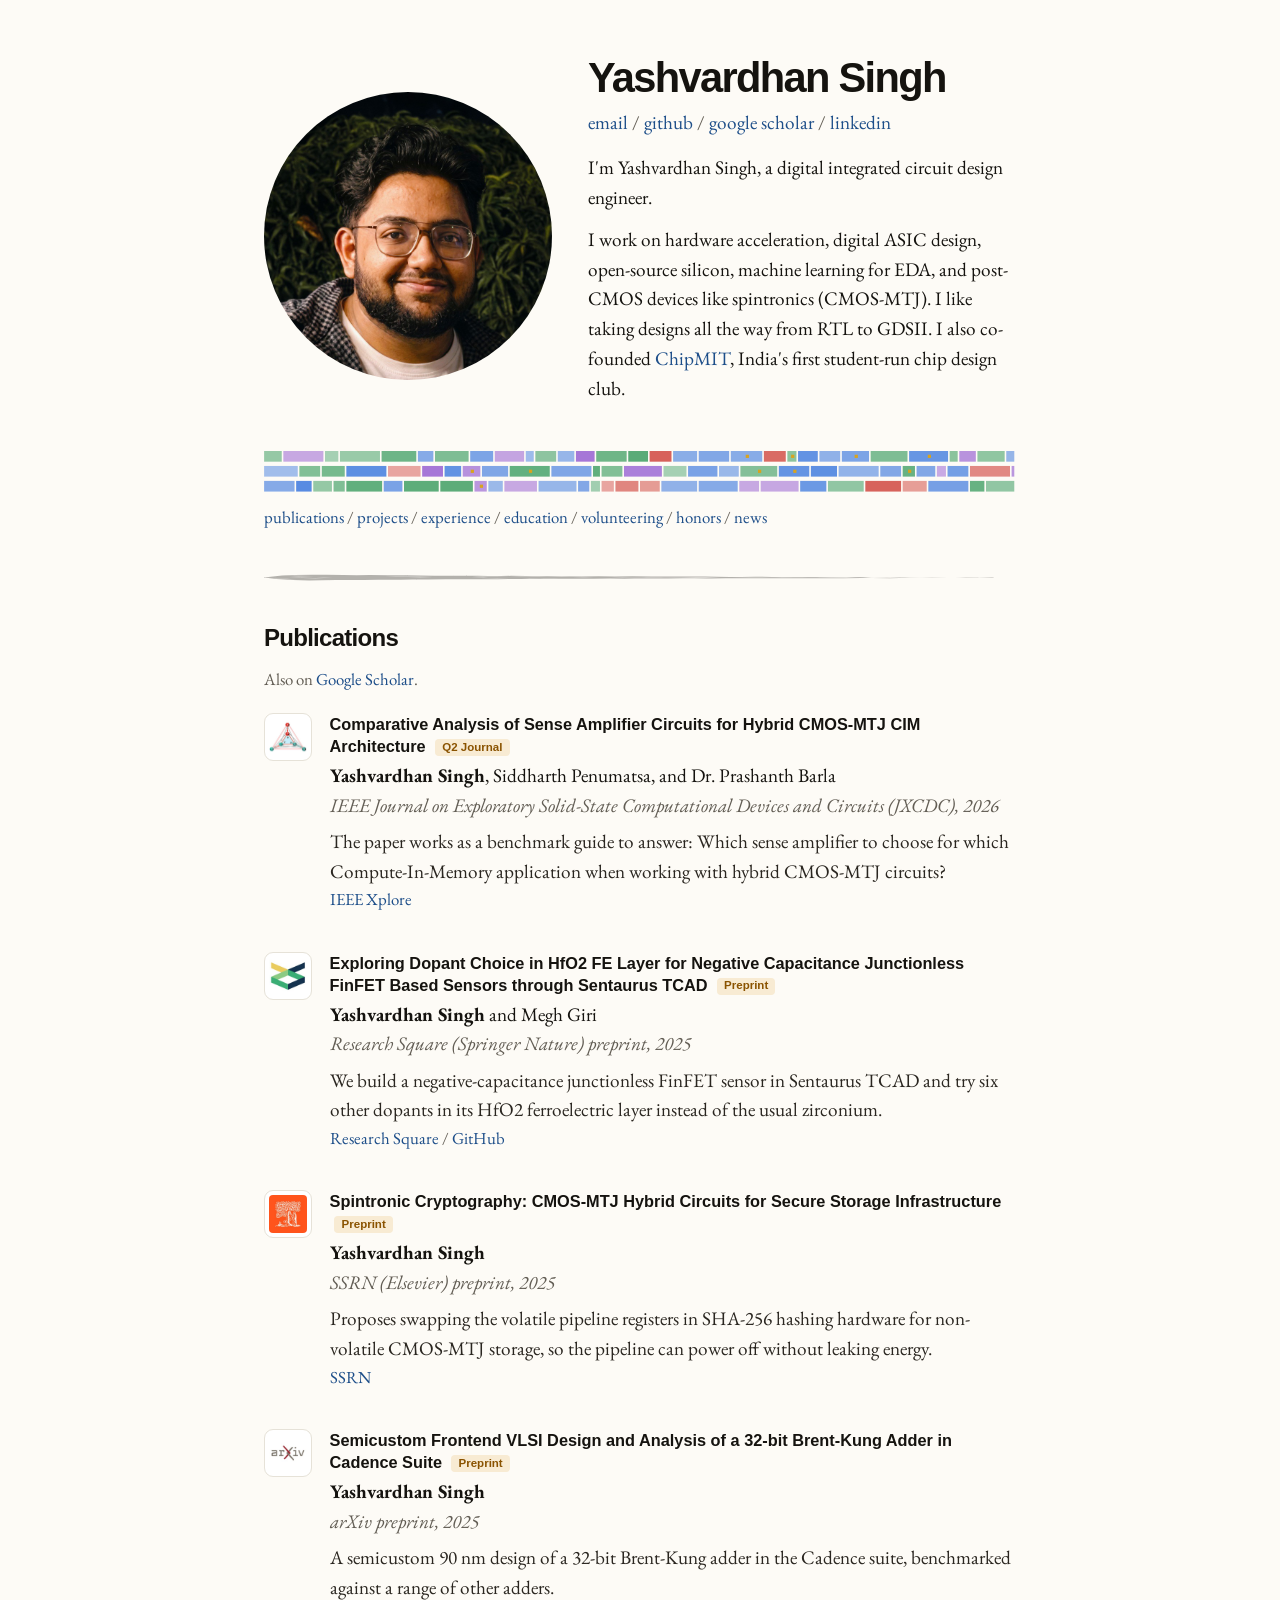
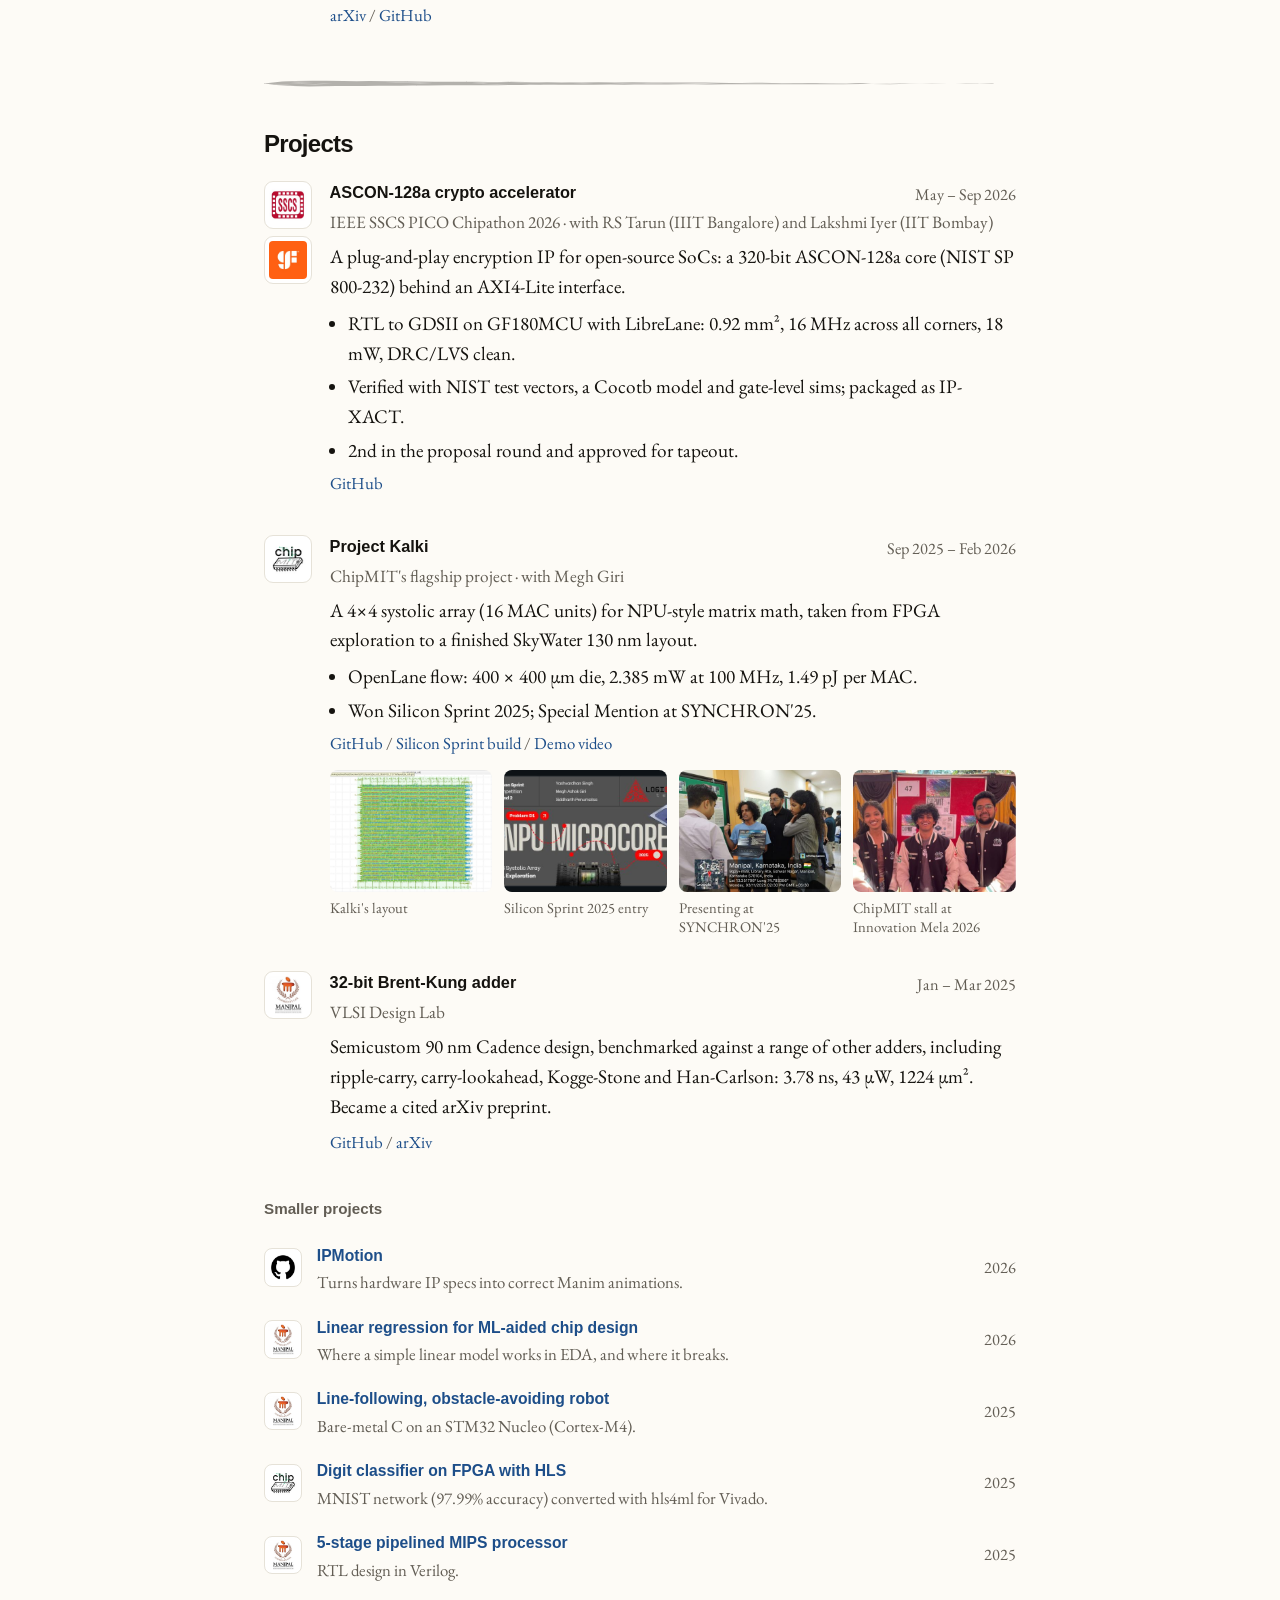
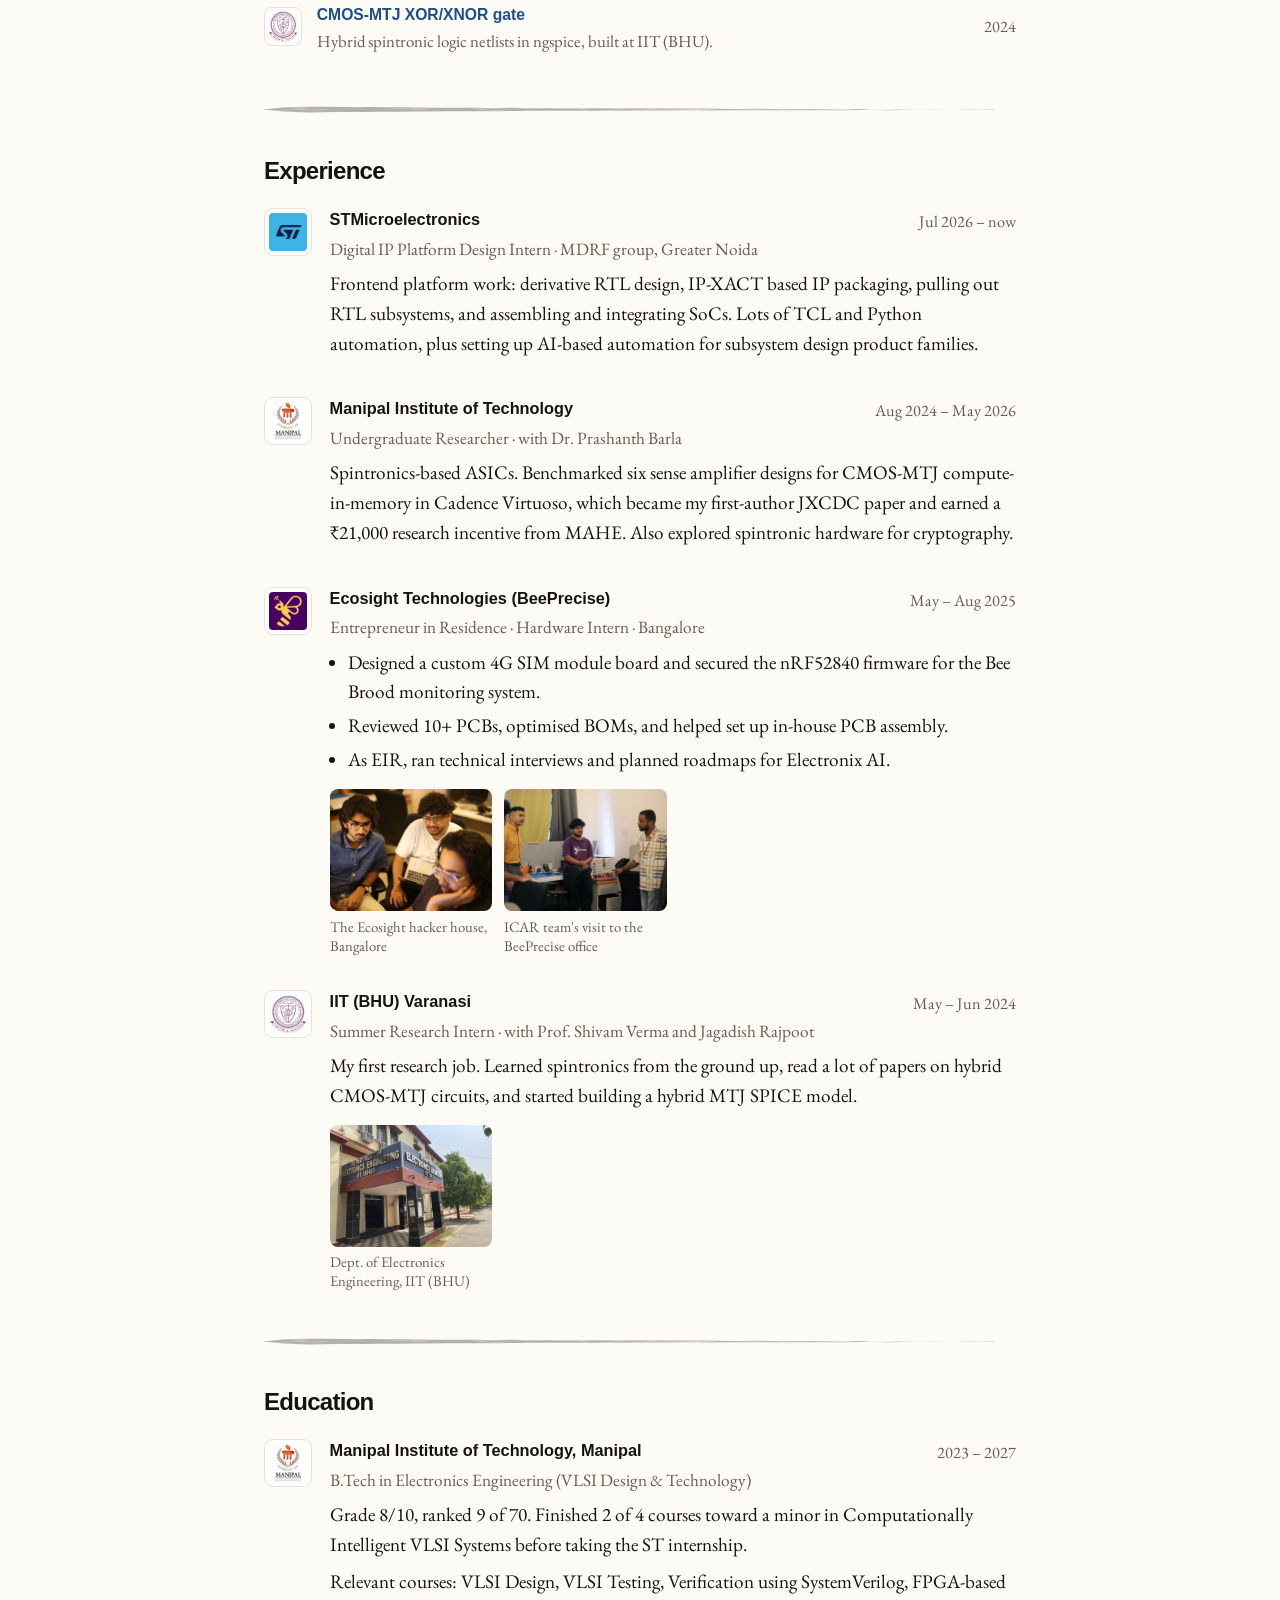
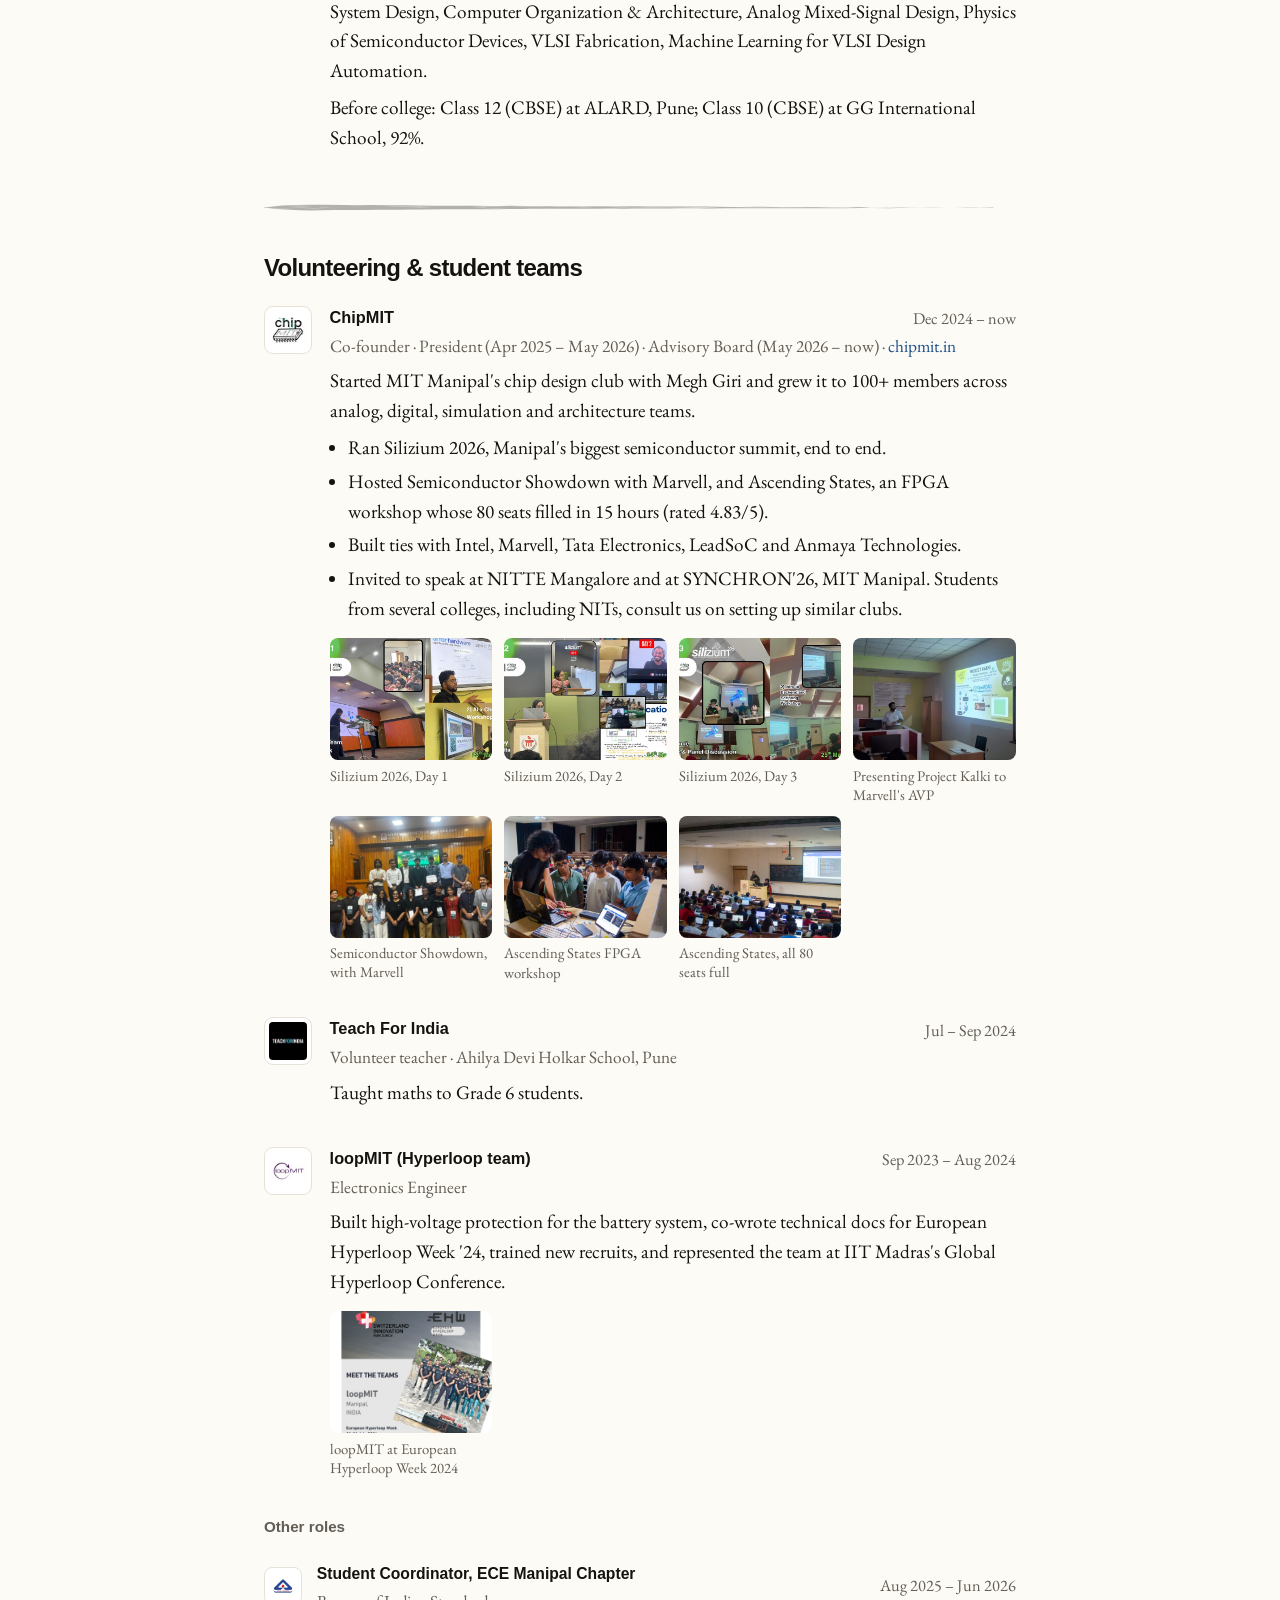
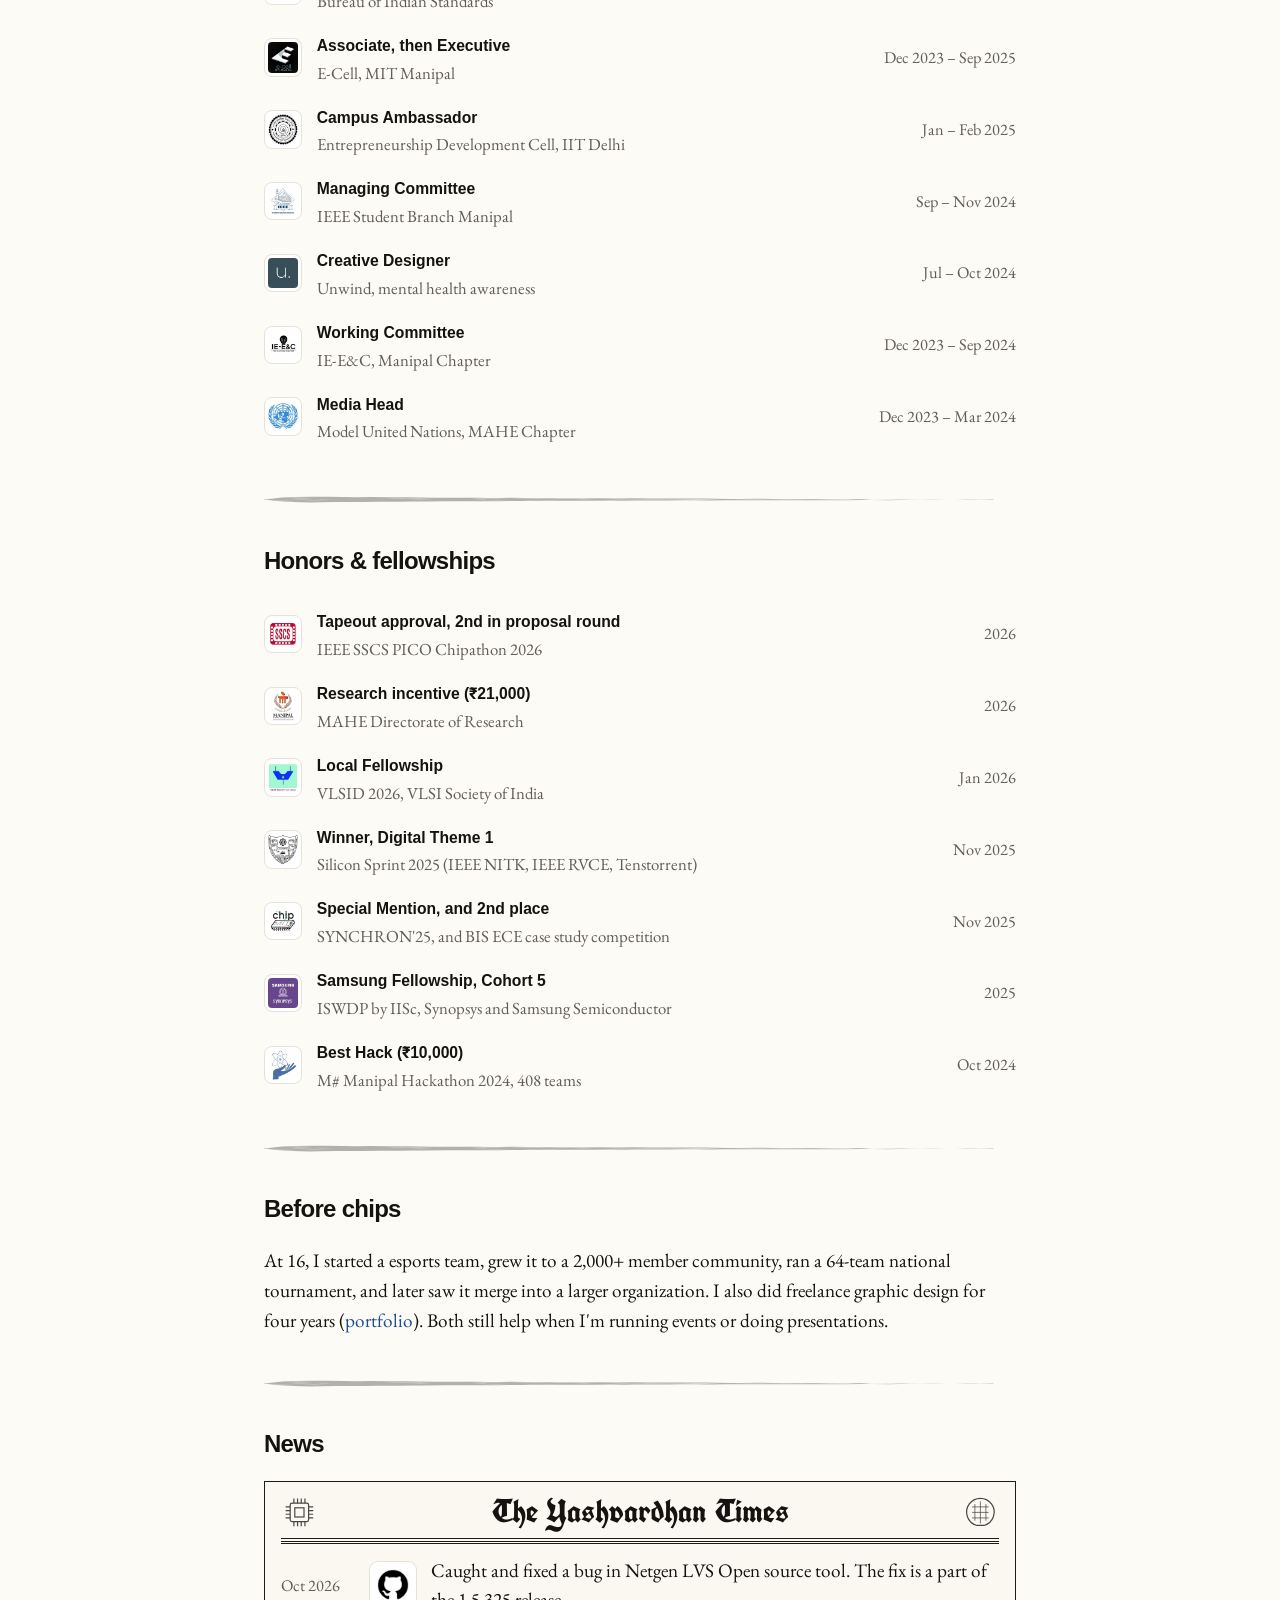
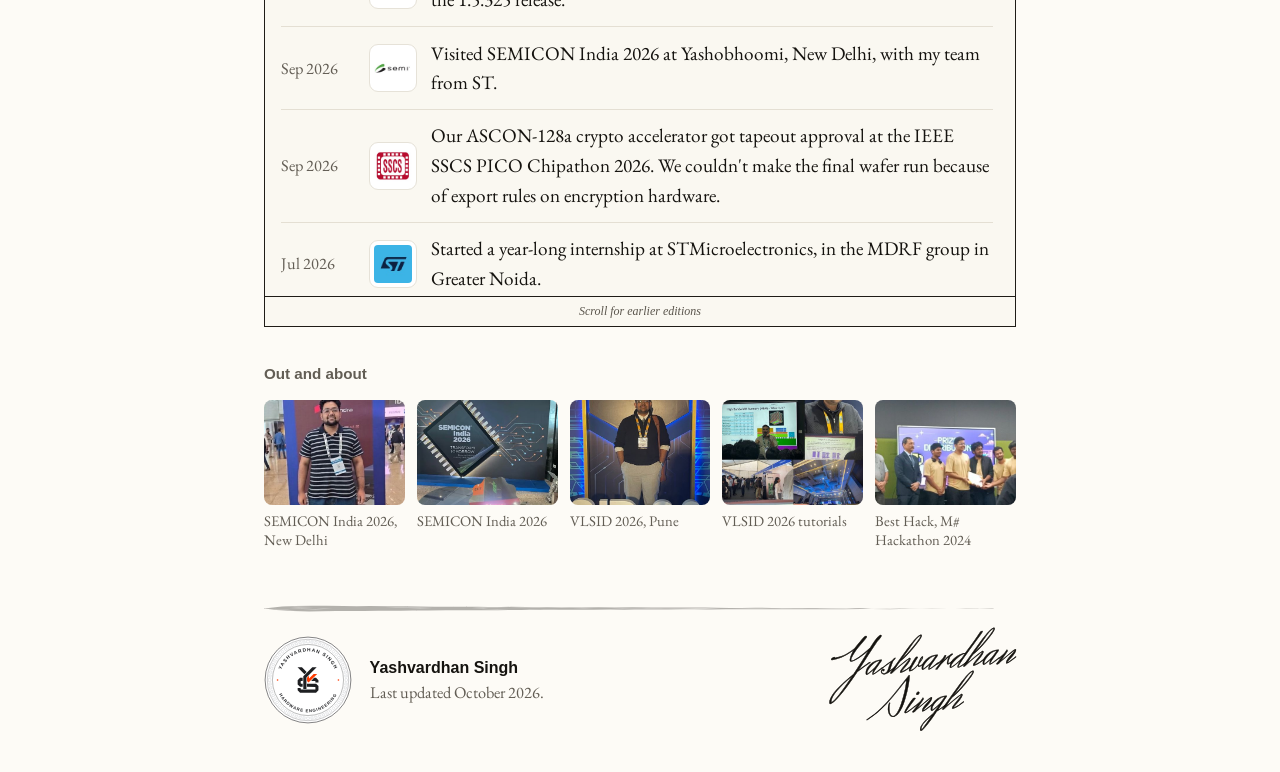
==== commit b25636a5: "Update website (editor)" ====
--- a/index.html
+++ b/index.html
@@ -189,7 +189,6 @@
 <h2>Publications</h2>
 <p class="section-note">Also on <a href="https://scholar.google.com/citations?user=YZYt6oYAAAAJ&amp;hl=en">Google Scholar</a>.</p>
 <div class="entry"><img class="lg" src="logos/jxcdc.png" alt="IEEE JXCDC" loading="lazy"><div><h3><a href="https://ieeexplore.ieee.org/document/11506373">Comparative Analysis of Sense Amplifier Circuits for Hybrid CMOS-MTJ CIM Architecture</a> <span class="tag">Q2 Journal</span></h3><p class="authors"><b>Yashvardhan Singh</b>, Siddharth Penumatsa, and Dr. Prashanth Barla</p><p class="venue">IEEE Journal on Exploratory Solid-State Computational Devices and Circuits (JXCDC), 2026</p><p class="summary">The paper works as a benchmark guide to answer: Which sense amplifier to choose for which Compute-In-Memory application when working with hybrid CMOS-MTJ circuits?</p><p class="links"><a href="https://ieeexplore.ieee.org/document/11506373">IEEE Xplore</a></p></div></div>
-<div class="entry"><img class="lg" src="logos/ieee.png" alt="IEEE" loading="lazy"><div><h3>ASCON-128a AEAD Accelerator with an AXI4-Lite Interface in GF180MCU <span class="tag">under review</span></h3><p class="authors"><b>Yashvardhan Singh</b>, RS Tarun (IIIT Bangalore), Lakshmi Iyer (IIT Bombay)</p><p class="venue">Submitted to IEEE ICEE 2026</p><p class="summary">This paper describes our plug-and-play encryption IP for open-source SoCs and its full open-source flow, from RTL and verification to a tapeout-ready 180nm layout.</p><p class="links"><a href="https://github.com/yashv373/ascon128">GitHub</a></p></div></div>
 <div class="entry"><img class="lg" src="logos/rsq.png" alt="Research Square" loading="lazy"><div><h3><a href="https://www.researchsquare.com/article/rs-7896806/v1">Exploring Dopant Choice in HfO2 FE Layer for Negative Capacitance Junctionless FinFET Based Sensors through Sentaurus TCAD</a> <span class="tag">Preprint</span></h3><p class="authors"><b>Yashvardhan Singh</b> and Megh Giri</p><p class="venue">Research Square (Springer Nature) preprint, 2025</p><p class="summary">We build a negative-capacitance junctionless FinFET sensor in Sentaurus TCAD and try six other dopants in its HfO2 ferroelectric layer instead of the usual zirconium.</p><p class="links"><a href="https://www.researchsquare.com/article/rs-7896806/v1">Research Square</a> / <a href="https://github.com/yashv373/NC-JL-FinFET-Sensors-TCAD">GitHub</a></p></div></div>
 <div class="entry"><img class="lg" src="logos/ssrn.png" alt="SSRN (Elsevier)" loading="lazy"><div><h3><a href="https://papers.ssrn.com/sol3/papers.cfm?abstract_id=5611750">Spintronic Cryptography: CMOS-MTJ Hybrid Circuits for Secure Storage Infrastructure</a> <span class="tag">Preprint</span></h3><p class="authors"><b>Yashvardhan Singh</b></p><p class="venue">SSRN (Elsevier) preprint, 2025</p><p class="summary">Proposes swapping the volatile pipeline registers in SHA-256 hashing hardware for non-volatile CMOS-MTJ storage, so the pipeline can power off without leaking energy. </p><p class="links"><a href="https://papers.ssrn.com/sol3/papers.cfm?abstract_id=5611750">SSRN</a></p></div></div>
 <div class="entry"><img class="lg" src="logos/arxiv.png" alt="arXiv" loading="lazy"><div><h3><a href="https://arxiv.org/abs/2503.18070">Semicustom Frontend VLSI Design and Analysis of a 32-bit Brent-Kung Adder in Cadence Suite</a> <span class="tag">Preprint</span></h3><p class="authors"><b>Yashvardhan Singh</b></p><p class="venue">arXiv preprint, 2025</p><p class="summary">A semicustom 90 nm design of a 32-bit Brent-Kung adder in the Cadence suite, benchmarked against a range of other adders.</p><p class="links"><a href="https://arxiv.org/abs/2503.18070">arXiv</a> / <a href="https://github.com/yashv373/32-Bit-Brent-Kung-Adder">GitHub</a></p></div></div>
@@ -259,8 +258,9 @@
 <div class="paper-top"><div class="ear" aria-hidden="true"><svg viewBox="0 0 40 40" fill="none" stroke="currentColor" stroke-width="1.3"><rect x="10" y="10" width="20" height="20" rx="2"/><rect x="15" y="15" width="10" height="10"/><path d="M14 5v5M18 5v5M22 5v5M26 5v5M14 30v5M18 30v5M22 30v5M26 30v5M5 14h5M5 18h5M5 22h5M5 26h5M30 14h5M30 18h5M30 22h5M30 26h5"/></svg></div><p class="masthead">The Yashvardhan Times</p><div class="ear right" aria-hidden="true"><svg viewBox="0 0 40 40" fill="none" stroke="currentColor" stroke-width="1.3"><path d="M16 34.2A15 15 0 1 1 24 34.2Z"/><path stroke-width="0.8" d="M11 14h18M11 20h18M11 26h18M14 11v18M20 8v24M26 11v18"/></svg></div></div>
 <div class="paper-bar"></div>
 <ul class="stories" tabindex="0" aria-label="News">
+<li><span class="when">Oct 2026</span><img class="lg" src="logos/github.png" alt="GitHub" loading="lazy"><span>Caught and fixed a bug in Netgen LVS Open source tool. The fix is a part of the 1.5.325 release. </span></li>
 <li><span class="when">Sep 2026</span><img class="lg" src="logos/semi.png" alt="SEMI" loading="lazy"><span>Visited SEMICON India 2026 at Yashobhoomi, New Delhi, with my team from ST.</span></li>
-<li><span class="when">Sep 2026</span><img class="lg" src="logos/sscs.png" alt="IEEE Solid-State Circuits Society" loading="lazy"><span>Our ASCON-128a crypto accelerator got tapeout approval at the IEEE SSCS PICO Chipathon 2026. We couldn't make the final wafer run because of export rules on encryption hardware. A paper on it is under review at IEEE ICEE 2026.</span></li>
+<li><span class="when">Sep 2026</span><img class="lg" src="logos/sscs.png" alt="IEEE Solid-State Circuits Society" loading="lazy"><span>Our ASCON-128a crypto accelerator got tapeout approval at the IEEE SSCS PICO Chipathon 2026. We couldn't make the final wafer run because of export rules on encryption hardware. </span></li>
 <li><span class="when">Jul 2026</span><img class="lg" src="logos/st.png" alt="STMicroelectronics" loading="lazy"><span>Started a year-long internship at STMicroelectronics, in the MDRF group in Greater Noida.</span></li>
 <li><span class="when">May 2026</span><img class="lg" src="logos/jxcdc.png" alt="IEEE JXCDC" loading="lazy"><span>My first-author paper on sense amplifiers for CMOS-MTJ compute-in-memory is out in <a href="https://ieeexplore.ieee.org/document/11506373">IEEE JXCDC</a>.</span></li>
 <li><span class="when">May 2026</span><img class="lg" src="logos/chipmit.png" alt="ChipMIT" loading="lazy"><span>Handed over as President of ChipMIT and joined its Advisory Board.</span></li>
@@ -285,7 +285,7 @@
 <div class="photoblock"><h4>Out and about</h4><div class="gallery"><figure data-p="photos/semicon-1.jpg"><figcaption>SEMICON India 2026, New Delhi</figcaption></figure><figure data-p="photos/semicon-2.jpg"><figcaption>SEMICON India 2026</figcaption></figure><figure data-p="photos/vlsid-1.jpg"><figcaption>VLSID 2026, Pune</figcaption></figure><figure data-p="photos/vlsid-2.jpg"><figcaption>VLSID 2026 tutorials</figcaption></figure><figure data-p="photos/mhash-1.jpg"><figcaption>Best Hack, M# Hackathon 2024</figcaption></figure></div></div>
 </section>
 
-<footer><svg class="badge" xmlns="http://www.w3.org/2000/svg" viewBox="0 0 240 240" role="img" aria-label="Yashvardhan Singh logo"><defs><path id="ys-top" d="M42 120A78 78 0 0 1 198 120"/><path id="ys-bot" d="M32 120A88 88 0 0 0 208 120"/></defs><circle cx="120" cy="120" r="117" fill="#fff" stroke="#1E1F22" stroke-width="1.5"/><circle cx="120" cy="120" r="111" fill="none" stroke="#1E1F22" stroke-width="0.6"/><g fill="none" stroke="#9AA0A8" stroke-width="0.6"><rect x="-3" y="-3" width="6" height="6" transform="rotate(0 120 120) translate(120 16)"/><rect x="-3" y="-3" width="6" height="6" transform="rotate(6 120 120) translate(120 16)"/><rect x="-3" y="-3" width="6" height="6" transform="rotate(12 120 120) translate(120 16)"/><rect x="-3" y="-3" width="6" height="6" transform="rotate(18 120 120) translate(120 16)"/><rect x="-3" y="-3" width="6" height="6" transform="rotate(24 120 120) translate(120 16)"/><rect x="-3" y="-3" width="6" height="6" transform="rotate(30 120 120) translate(120 16)"/><rect x="-3" y="-3" width="6" height="6" transform="rotate(36 120 120) translate(120 16)"/><rect x="-3" y="-3" width="6" height="6" transform="rotate(42 120 120) translate(120 16)"/><rect x="-3" y="-3" width="6" height="6" transform="rotate(48 120 120) translate(120 16)"/><rect x="-3" y="-3" width="6" height="6" transform="rotate(54 120 120) translate(120 16)"/><rect x="-3" y="-3" width="6" height="6" transform="rotate(60 120 120) translate(120 16)"/><rect x="-3" y="-3" width="6" height="6" transform="rotate(66 120 120) translate(120 16)"/><rect x="-3" y="-3" width="6" height="6" transform="rotate(72 120 120) translate(120 16)"/><rect x="-3" y="-3" width="6" height="6" transform="rotate(78 120 120) translate(120 16)"/><rect x="-3" y="-3" width="6" height="6" transform="rotate(84 120 120) translate(120 16)"/><rect x="-3" y="-3" width="6" height="6" transform="rotate(90 120 120) translate(120 16)"/><rect x="-3" y="-3" width="6" height="6" transform="rotate(96 120 120) translate(120 16)"/><rect x="-3" y="-3" width="6" height="6" transform="rotate(102 120 120) translate(120 16)"/><rect x="-3" y="-3" width="6" height="6" transform="rotate(108 120 120) translate(120 16)"/><rect x="-3" y="-3" width="6" height="6" transform="rotate(114 120 120) translate(120 16)"/><rect x="-3" y="-3" width="6" height="6" transform="rotate(120 120 120) translate(120 16)"/><rect x="-3" y="-3" width="6" height="6" transform="rotate(126 120 120) translate(120 16)"/><rect x="-3" y="-3" width="6" height="6" transform="rotate(132 120 120) translate(120 16)"/><rect x="-3" y="-3" width="6" height="6" transform="rotate(138 120 120) translate(120 16)"/><rect x="-3" y="-3" width="6" height="6" transform="rotate(144 120 120) translate(120 16)"/><rect x="-3" y="-3" width="6" height="6" transform="rotate(150 120 120) translate(120 16)"/><rect x="-3" y="-3" width="6" height="6" transform="rotate(156 120 120) translate(120 16)"/><rect x="-3" y="-3" width="6" height="6" transform="rotate(162 120 120) translate(120 16)"/><rect x="-3" y="-3" width="6" height="6" transform="rotate(168 120 120) translate(120 16)"/><rect x="-3" y="-3" width="6" height="6" transform="rotate(174 120 120) translate(120 16)"/><rect x="-3" y="-3" width="6" height="6" transform="rotate(180 120 120) translate(120 16)"/><rect x="-3" y="-3" width="6" height="6" transform="rotate(186 120 120) translate(120 16)"/><rect x="-3" y="-3" width="6" height="6" transform="rotate(192 120 120) translate(120 16)"/><rect x="-3" y="-3" width="6" height="6" transform="rotate(198 120 120) translate(120 16)"/><rect x="-3" y="-3" width="6" height="6" transform="rotate(204 120 120) translate(120 16)"/><rect x="-3" y="-3" width="6" height="6" transform="rotate(210 120 120) translate(120 16)"/><rect x="-3" y="-3" width="6" height="6" transform="rotate(216 120 120) translate(120 16)"/><rect x="-3" y="-3" width="6" height="6" transform="rotate(222 120 120) translate(120 16)"/><rect x="-3" y="-3" width="6" height="6" transform="rotate(228 120 120) translate(120 16)"/><rect x="-3" y="-3" width="6" height="6" transform="rotate(234 120 120) translate(120 16)"/><rect x="-3" y="-3" width="6" height="6" transform="rotate(240 120 120) translate(120 16)"/><rect x="-3" y="-3" width="6" height="6" transform="rotate(246 120 120) translate(120 16)"/><rect x="-3" y="-3" width="6" height="6" transform="rotate(252 120 120) translate(120 16)"/><rect x="-3" y="-3" width="6" height="6" transform="rotate(258 120 120) translate(120 16)"/><rect x="-3" y="-3" width="6" height="6" transform="rotate(264 120 120) translate(120 16)"/><rect x="-3" y="-3" width="6" height="6" transform="rotate(270 120 120) translate(120 16)"/><rect x="-3" y="-3" width="6" height="6" transform="rotate(276 120 120) translate(120 16)"/><rect x="-3" y="-3" width="6" height="6" transform="rotate(282 120 120) translate(120 16)"/><rect x="-3" y="-3" width="6" height="6" transform="rotate(288 120 120) translate(120 16)"/><rect x="-3" y="-3" width="6" height="6" transform="rotate(294 120 120) translate(120 16)"/><rect x="-3" y="-3" width="6" height="6" transform="rotate(300 120 120) translate(120 16)"/><rect x="-3" y="-3" width="6" height="6" transform="rotate(306 120 120) translate(120 16)"/><rect x="-3" y="-3" width="6" height="6" transform="rotate(312 120 120) translate(120 16)"/><rect x="-3" y="-3" width="6" height="6" transform="rotate(318 120 120) translate(120 16)"/><rect x="-3" y="-3" width="6" height="6" transform="rotate(324 120 120) translate(120 16)"/><rect x="-3" y="-3" width="6" height="6" transform="rotate(330 120 120) translate(120 16)"/><rect x="-3" y="-3" width="6" height="6" transform="rotate(336 120 120) translate(120 16)"/><rect x="-3" y="-3" width="6" height="6" transform="rotate(342 120 120) translate(120 16)"/><rect x="-3" y="-3" width="6" height="6" transform="rotate(348 120 120) translate(120 16)"/><rect x="-3" y="-3" width="6" height="6" transform="rotate(354 120 120) translate(120 16)"/></g><circle cx="120" cy="120" r="97" fill="none" stroke="#1E1F22" stroke-width="0.8"/><g font-family="Helvetica Neue, Helvetica, Arial, sans-serif" font-weight="700" fill="#1E1F22" text-anchor="middle"><text font-size="13" letter-spacing="2.6"><textPath href="#ys-top" startOffset="50%">YASHVARDHAN SINGH</textPath></text><text font-size="11.5" letter-spacing="2.2"><textPath href="#ys-bot" startOffset="50%">HARDWARE ENGINEERING</textPath></text></g><circle cx="37" cy="120" r="2.2" fill="#FF3B00"/><circle cx="203" cy="120" r="2.2" fill="#FF3B00"/><g transform="translate(91.5 85.25) scale(0.57)"><path fill="#1E1F22" d="M0.5 99 0.5 110.5 12 122 88.5 122 100 110.5 100 90 89 79 45 79 45 93.5 84 94 85.5 95.5 85.5 105 85 106 83 107 17.5 107 15 105 15 99ZM65 65.5 83.5 65.5 85.5 67.5 85.5 73.5 100 73.5 100 62 88.5 50.5 79.5 50.5ZM24.5 50.5 12 50.5 0.5 62.5 0.5 82 12 93.5 24.5 93.5 24.5 79 17.5 79 15 76.5 15.5 66 17 65.5 24.5 65.5ZM91.5 0 70.5 0 27.5 43 27.5 104 42.5 104 42.5 49.5ZM0 0 33 33.5 43.5 23 21 0Z"/><path fill="#FF3B00" d="M94 32 77 32 55 53.5 54.5 41 45 50.5 45.5 66 52.5 73.5Z"/></g></svg><div><a class="admin-link" href="admin.html">Yashvardhan Singh</a><br>Last updated October 2026.<br><span id="visits" data-gc="yashvardhansingh"></span><br><a class="notes-link" href="notes.html">my notes &rarr;</a></div><p class="sig" role="img" aria-label="Signature: Yashvardhan Singh"><span>Yashvardhan</span><span>Singh</span></p></footer>
+<footer><svg class="badge" xmlns="http://www.w3.org/2000/svg" viewBox="0 0 240 240" role="img" aria-label="Yashvardhan Singh logo"><defs><path id="ys-top" d="M42 120A78 78 0 0 1 198 120"/><path id="ys-bot" d="M32 120A88 88 0 0 0 208 120"/></defs><circle cx="120" cy="120" r="117" fill="#fff" stroke="#1E1F22" stroke-width="1.5"/><circle cx="120" cy="120" r="111" fill="none" stroke="#1E1F22" stroke-width="0.6"/><g fill="none" stroke="#9AA0A8" stroke-width="0.6"><rect x="-3" y="-3" width="6" height="6" transform="rotate(0 120 120) translate(120 16)"/><rect x="-3" y="-3" width="6" height="6" transform="rotate(6 120 120) translate(120 16)"/><rect x="-3" y="-3" width="6" height="6" transform="rotate(12 120 120) translate(120 16)"/><rect x="-3" y="-3" width="6" height="6" transform="rotate(18 120 120) translate(120 16)"/><rect x="-3" y="-3" width="6" height="6" transform="rotate(24 120 120) translate(120 16)"/><rect x="-3" y="-3" width="6" height="6" transform="rotate(30 120 120) translate(120 16)"/><rect x="-3" y="-3" width="6" height="6" transform="rotate(36 120 120) translate(120 16)"/><rect x="-3" y="-3" width="6" height="6" transform="rotate(42 120 120) translate(120 16)"/><rect x="-3" y="-3" width="6" height="6" transform="rotate(48 120 120) translate(120 16)"/><rect x="-3" y="-3" width="6" height="6" transform="rotate(54 120 120) translate(120 16)"/><rect x="-3" y="-3" width="6" height="6" transform="rotate(60 120 120) translate(120 16)"/><rect x="-3" y="-3" width="6" height="6" transform="rotate(66 120 120) translate(120 16)"/><rect x="-3" y="-3" width="6" height="6" transform="rotate(72 120 120) translate(120 16)"/><rect x="-3" y="-3" width="6" height="6" transform="rotate(78 120 120) translate(120 16)"/><rect x="-3" y="-3" width="6" height="6" transform="rotate(84 120 120) translate(120 16)"/><rect x="-3" y="-3" width="6" height="6" transform="rotate(90 120 120) translate(120 16)"/><rect x="-3" y="-3" width="6" height="6" transform="rotate(96 120 120) translate(120 16)"/><rect x="-3" y="-3" width="6" height="6" transform="rotate(102 120 120) translate(120 16)"/><rect x="-3" y="-3" width="6" height="6" transform="rotate(108 120 120) translate(120 16)"/><rect x="-3" y="-3" width="6" height="6" transform="rotate(114 120 120) translate(120 16)"/><rect x="-3" y="-3" width="6" height="6" transform="rotate(120 120 120) translate(120 16)"/><rect x="-3" y="-3" width="6" height="6" transform="rotate(126 120 120) translate(120 16)"/><rect x="-3" y="-3" width="6" height="6" transform="rotate(132 120 120) translate(120 16)"/><rect x="-3" y="-3" width="6" height="6" transform="rotate(138 120 120) translate(120 16)"/><rect x="-3" y="-3" width="6" height="6" transform="rotate(144 120 120) translate(120 16)"/><rect x="-3" y="-3" width="6" height="6" transform="rotate(150 120 120) translate(120 16)"/><rect x="-3" y="-3" width="6" height="6" transform="rotate(156 120 120) translate(120 16)"/><rect x="-3" y="-3" width="6" height="6" transform="rotate(162 120 120) translate(120 16)"/><rect x="-3" y="-3" width="6" height="6" transform="rotate(168 120 120) translate(120 16)"/><rect x="-3" y="-3" width="6" height="6" transform="rotate(174 120 120) translate(120 16)"/><rect x="-3" y="-3" width="6" height="6" transform="rotate(180 120 120) translate(120 16)"/><rect x="-3" y="-3" width="6" height="6" transform="rotate(186 120 120) translate(120 16)"/><rect x="-3" y="-3" width="6" height="6" transform="rotate(192 120 120) translate(120 16)"/><rect x="-3" y="-3" width="6" height="6" transform="rotate(198 120 120) translate(120 16)"/><rect x="-3" y="-3" width="6" height="6" transform="rotate(204 120 120) translate(120 16)"/><rect x="-3" y="-3" width="6" height="6" transform="rotate(210 120 120) translate(120 16)"/><rect x="-3" y="-3" width="6" height="6" transform="rotate(216 120 120) translate(120 16)"/><rect x="-3" y="-3" width="6" height="6" transform="rotate(222 120 120) translate(120 16)"/><rect x="-3" y="-3" width="6" height="6" transform="rotate(228 120 120) translate(120 16)"/><rect x="-3" y="-3" width="6" height="6" transform="rotate(234 120 120) translate(120 16)"/><rect x="-3" y="-3" width="6" height="6" transform="rotate(240 120 120) translate(120 16)"/><rect x="-3" y="-3" width="6" height="6" transform="rotate(246 120 120) translate(120 16)"/><rect x="-3" y="-3" width="6" height="6" transform="rotate(252 120 120) translate(120 16)"/><rect x="-3" y="-3" width="6" height="6" transform="rotate(258 120 120) translate(120 16)"/><rect x="-3" y="-3" width="6" height="6" transform="rotate(264 120 120) translate(120 16)"/><rect x="-3" y="-3" width="6" height="6" transform="rotate(270 120 120) translate(120 16)"/><rect x="-3" y="-3" width="6" height="6" transform="rotate(276 120 120) translate(120 16)"/><rect x="-3" y="-3" width="6" height="6" transform="rotate(282 120 120) translate(120 16)"/><rect x="-3" y="-3" width="6" height="6" transform="rotate(288 120 120) translate(120 16)"/><rect x="-3" y="-3" width="6" height="6" transform="rotate(294 120 120) translate(120 16)"/><rect x="-3" y="-3" width="6" height="6" transform="rotate(300 120 120) translate(120 16)"/><rect x="-3" y="-3" width="6" height="6" transform="rotate(306 120 120) translate(120 16)"/><rect x="-3" y="-3" width="6" height="6" transform="rotate(312 120 120) translate(120 16)"/><rect x="-3" y="-3" width="6" height="6" transform="rotate(318 120 120) translate(120 16)"/><rect x="-3" y="-3" width="6" height="6" transform="rotate(324 120 120) translate(120 16)"/><rect x="-3" y="-3" width="6" height="6" transform="rotate(330 120 120) translate(120 16)"/><rect x="-3" y="-3" width="6" height="6" transform="rotate(336 120 120) translate(120 16)"/><rect x="-3" y="-3" width="6" height="6" transform="rotate(342 120 120) translate(120 16)"/><rect x="-3" y="-3" width="6" height="6" transform="rotate(348 120 120) translate(120 16)"/><rect x="-3" y="-3" width="6" height="6" transform="rotate(354 120 120) translate(120 16)"/></g><circle cx="120" cy="120" r="97" fill="none" stroke="#1E1F22" stroke-width="0.8"/><g font-family="Helvetica Neue, Helvetica, Arial, sans-serif" font-weight="700" fill="#1E1F22" text-anchor="middle"><text font-size="13" letter-spacing="2.6"><textPath href="#ys-top" startOffset="50%">YASHVARDHAN SINGH</textPath></text><text font-size="11.5" letter-spacing="2.2"><textPath href="#ys-bot" startOffset="50%">HARDWARE ENGINEERING</textPath></text></g><circle cx="37" cy="120" r="2.2" fill="#FF3B00"/><circle cx="203" cy="120" r="2.2" fill="#FF3B00"/><g transform="translate(91.5 85.25) scale(0.57)"><path fill="#1E1F22" d="M0.5 99 0.5 110.5 12 122 88.5 122 100 110.5 100 90 89 79 45 79 45 93.5 84 94 85.5 95.5 85.5 105 85 106 83 107 17.5 107 15 105 15 99ZM65 65.5 83.5 65.5 85.5 67.5 85.5 73.5 100 73.5 100 62 88.5 50.5 79.5 50.5ZM24.5 50.5 12 50.5 0.5 62.5 0.5 82 12 93.5 24.5 93.5 24.5 79 17.5 79 15 76.5 15.5 66 17 65.5 24.5 65.5ZM91.5 0 70.5 0 27.5 43 27.5 104 42.5 104 42.5 49.5ZM0 0 33 33.5 43.5 23 21 0Z"/><path class="egg" fill="#FF3B00" d="M94 32 77 32 55 53.5 54.5 41 45 50.5 45.5 66 52.5 73.5Z"/></g></svg><div><a class="admin-link" href="admin.html">Yashvardhan Singh</a><br>Last updated October 2026.<br><span id="visits" data-gc="yashvardhansingh"></span></div><p class="sig" role="img" aria-label="Signature: Yashvardhan Singh"><span>Yashvardhan</span><span>Singh</span></p></footer>
 </main>
 <div class="lb" id="lb" hidden role="dialog" aria-modal="true" aria-label="Photo viewer"><span class="lb-count" id="lb-count"></span><button class="lb-close" id="lb-close" aria-label="Close">&times;</button><button class="lb-prev" id="lb-prev" aria-label="Previous photo">&lsaquo;</button><figure><img id="lb-img" alt=""><figcaption id="lb-cap"></figcaption></figure><button class="lb-next" id="lb-next" aria-label="Next photo">&rsaquo;</button></div>
 <script src="site.js"></script>
--- a/style.css
+++ b/style.css
@@ -151,9 +151,8 @@
 }
 @media (prefers-reduced-motion: reduce) { .gallery img { transition: none; } .gallery a:hover img { transform: none; } }
 
-/* ---------- "my notes" button in the homepage footer ---------- */
-.notes-link { display: inline-block; margin-top: 0.4rem; font-family: var(--head); font-weight: 700; font-size: 0.8rem; padding: 0.25rem 0.75rem; border: 1px solid var(--ink); border-radius: 999px; color: var(--ink); }
-.notes-link:hover { background: var(--ink); color: var(--bg); text-decoration: none; }
+/* the footer logo's orange tick is a quiet way into the notes */
+.badge .egg { cursor: default; }
 
 /* ---------- notes app: sidebar | graph | reading pane ---------- */
 body.nt-page { height: 100vh; overflow: hidden; }
@@ -234,3 +233,21 @@
   #nt-q { order: 5; width: 100%; margin-left: 0; }
   main.nt-main { padding: 1.4rem 1.2rem 4rem; }
 }
+
+/* ---------- notes: search results, graph mode chips, home list ---------- */
+.nt-results { padding-top: 0.2rem; }
+.nt-rcount { margin: 0 0 0.5rem; font-size: 0.85rem; color: var(--muted); }
+.nt-hit { display: block; padding: 0.45rem 0.55rem; margin-bottom: 0.15rem; border-radius: 6px; color: var(--ink); line-height: 1.3; }
+.nt-hit:hover, .nt-hit.first { background: #F0EBE0; text-decoration: none; }
+.nt-hit b { display: block; font-family: var(--head); font-size: 0.9rem; }
+.nt-hit span { display: block; font-size: 0.8rem; color: var(--muted); }
+.nt-hit em { display: block; font-style: normal; font-size: 0.88rem; color: #3A352D; margin-top: 0.15rem; }
+.nt-hit mark { background: #F8E3A8; color: inherit; border-radius: 2px; }
+.nt-empty { color: var(--muted); font-size: 0.95rem; }
+.nt-gbar { position: absolute; top: 0.7rem; right: 0.8rem; display: flex; gap: 0.35rem; }
+.nt-chip { font-family: var(--head); font-size: 0.72rem; font-weight: 700; padding: 0.25rem 0.65rem; border: 1px solid var(--rule); border-radius: 999px; background: #fff; color: var(--muted); cursor: pointer; }
+.nt-chip[aria-pressed="true"] { border-color: var(--ink); color: var(--ink); }
+.nt-chip[hidden] { display: none; }
+.nt-all ul { margin: 0.2rem 0 1rem; padding-left: 1.2rem; }
+.nt-all .nt-path { margin-top: 0.8rem; }
+kbd { font-family: var(--head); font-size: 0.75em; padding: 0.05em 0.35em; border: 1px solid var(--rule); border-bottom-width: 2px; border-radius: 4px; background: #fff; }
